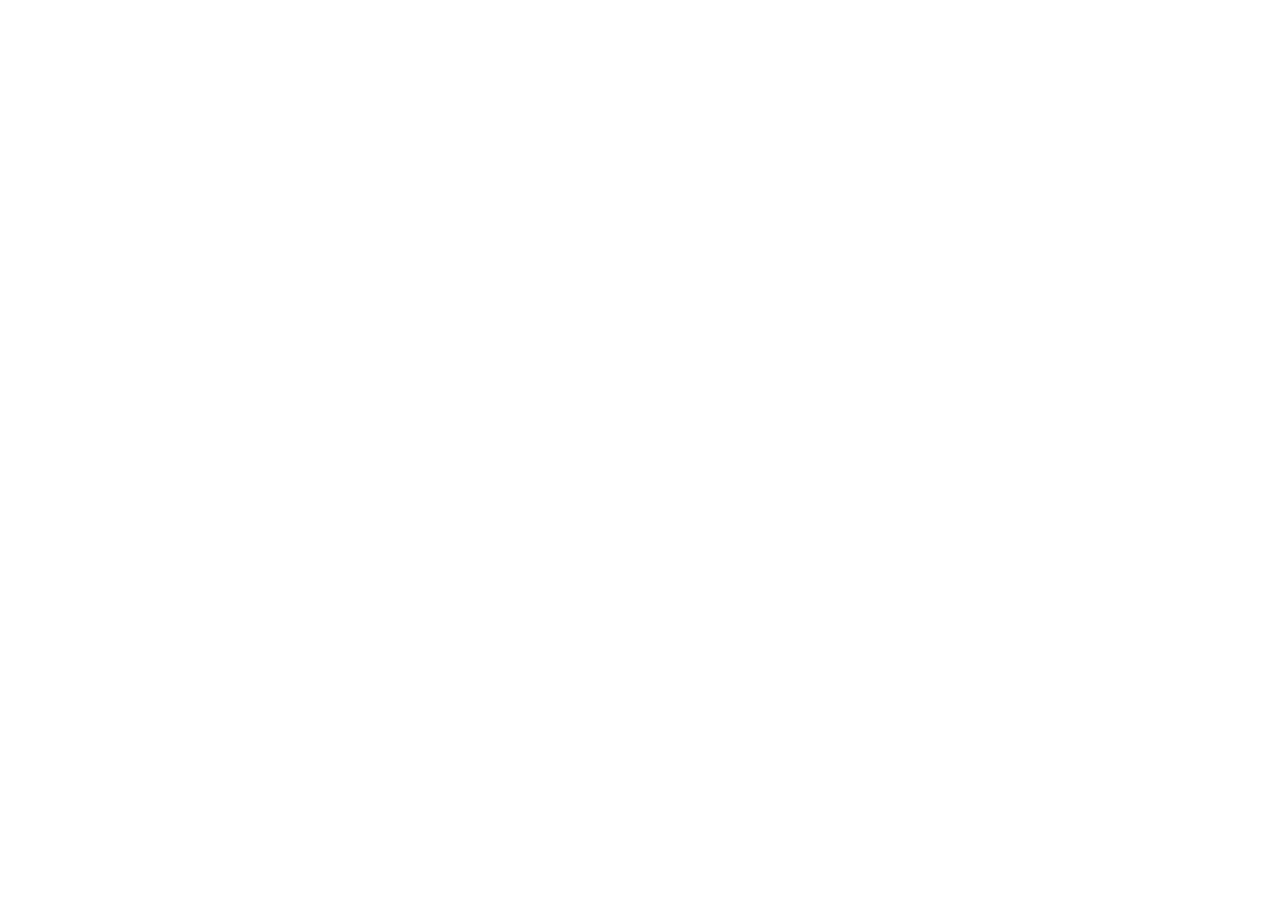
==== frontend/index.html @ 1f9ef104 "feat: frontend completo em React com identidade visual do Centro Paula Souza, mapa de reservas e pai" ====
<!doctype html>
<html lang="pt-BR">
  <head>
    <meta charset="UTF-8" />
    <meta name="viewport" content="width=device-width, initial-scale=1.0" />
    <meta name="description" content="Sistema Oficial de Agendamento de Laboratórios de Informática da Fatec Araçatuba - Centro Paula Souza / Governo do Estado de São Paulo." />
    <title>Agendamento de Laboratórios | Fatec Araçatuba - Centro Paula Souza</title>
    <link rel="preconnect" href="https://fonts.googleapis.com">
    <link rel="preconnect" href="https://fonts.gstatic.com" crossorigin>
    <link href="https://fonts.googleapis.com/css2?family=Inter:wght@300;400;500;600;700;800;900&display=swap" rel="stylesheet">
  </head>
  <body>
    <div id="root"></div>
    <script type="module" src="/src/main.jsx"></script>
  </body>
</html>
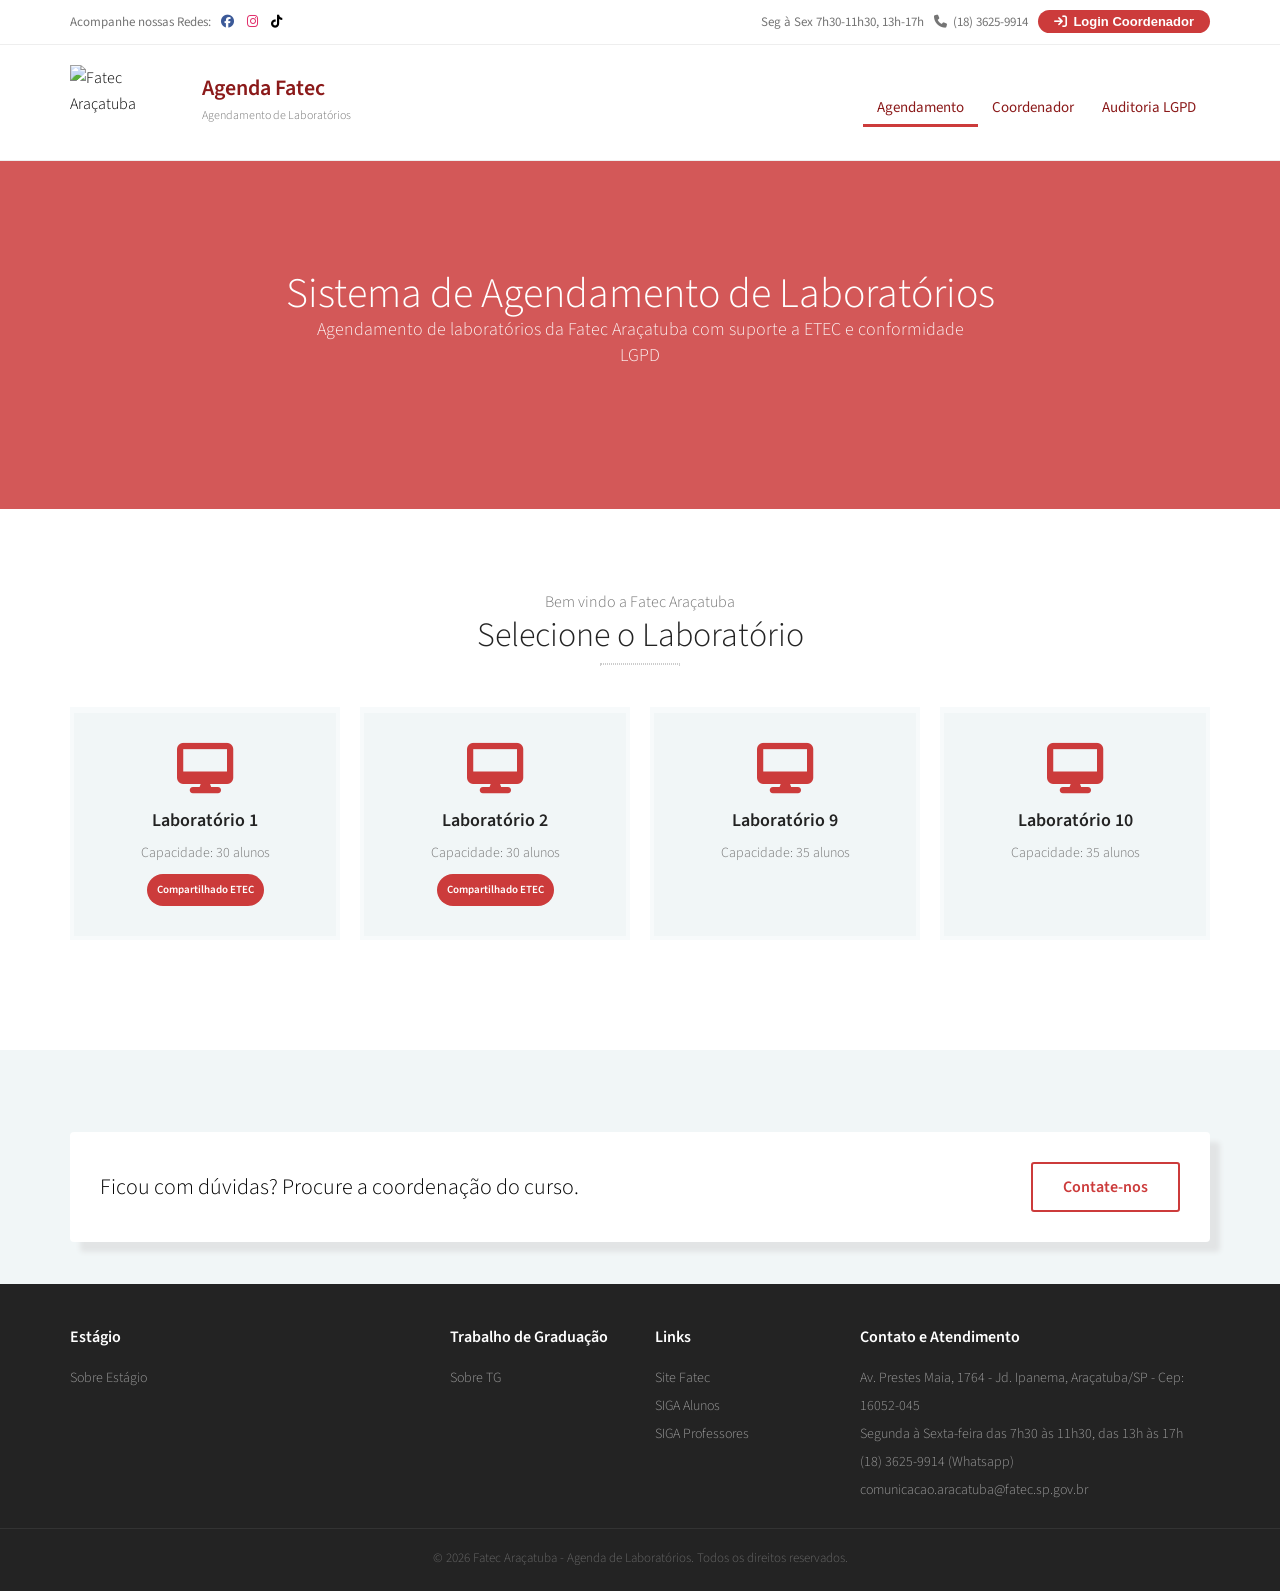
==== commit 8fcc9251: "feat(frontend): adiciona interface web com login do coordenador" ====
--- a/frontend/index.html
+++ b/frontend/index.html
@@ -1,16 +1,1028 @@
-<!doctype html>
+<!DOCTYPE html>
 <html lang="pt-BR">
-  <head>
-    <meta charset="UTF-8" />
-    <meta name="viewport" content="width=device-width, initial-scale=1.0" />
-    <meta name="description" content="Sistema Oficial de Agendamento de Laboratórios de Informática da Fatec Araçatuba - Centro Paula Souza / Governo do Estado de São Paulo." />
-    <title>Agendamento de Laboratórios | Fatec Araçatuba - Centro Paula Souza</title>
-    <link rel="preconnect" href="https://fonts.googleapis.com">
-    <link rel="preconnect" href="https://fonts.gstatic.com" crossorigin>
-    <link href="https://fonts.googleapis.com/css2?family=Inter:wght@300;400;500;600;700;800;900&display=swap" rel="stylesheet">
-  </head>
-  <body>
-    <div id="root"></div>
-    <script type="module" src="/src/main.jsx"></script>
-  </body>
+<head>
+  <meta charset="UTF-8">
+  <meta name="viewport" content="width=device-width, initial-scale=1.0">
+  <title>Agenda Fatec Araçatuba - Agendamento de Laboratórios</title>
+  <link rel="preconnect" href="https://fonts.googleapis.com">
+  <link href="https://fonts.googleapis.com/css?family=Source+Sans+Pro:300,400,400i,600,700" rel="stylesheet">
+  <link rel="stylesheet" href="https://cdnjs.cloudflare.com/ajax/libs/font-awesome/6.5.0/css/all.min.css">
+  <style>
+    * { margin: 0; padding: 0; box-sizing: border-box; }
+    body {
+      font-family: 'Source Sans Pro', sans-serif;
+      font-size: 16px;
+      font-weight: 300;
+      line-height: 26px;
+      color: #000;
+      background: #fff;
+    }
+    a { text-decoration: none !important; transition: all .3s ease-in-out; }
+    h1,h2,h3,h4,h5,h6 { color: #232323; font-family: 'Source Sans Pro', sans-serif; }
+
+    /* TOPBAR - identico ao site */
+    .topbar {
+      border-bottom: 1px solid #eee;
+      background-color: #fff;
+      padding: 9px 15px;
+    }
+    .topbar .container { display: flex; justify-content: space-between; align-items: center; flex-wrap: wrap; max-width: 1170px; margin: 0 auto; }
+    .topbar ul { list-style: none; margin: 0; padding: 0; display: flex; align-items: center; gap: 10px; }
+    .topbar li, .topbar a { color: #757575; font-size: 13px; font-weight: 400; }
+    .topbar .fa-facebook { color: #3b5998; }
+    .topbar .fa-instagram { color: #e1306c; }
+    .topbar .fa-tiktok { color: #000; }
+    .topbar i { margin-right: 3px; }
+    .buttonLogin {
+      background-color: #cc3b3b;
+      color: white;
+      padding: 4px 16px;
+      border: none;
+      border-radius: 20px;
+      font-size: 13px;
+      font-weight: bold;
+      cursor: pointer;
+      transition: background-color 0.3s;
+    }
+    .buttonLogin:hover { background-color: #8a0101; }
+
+    /* HEADER - identico ao site */
+    .site-header {
+      padding: 20px 0;
+      background-color: #fff;
+      border-bottom: 1px solid #eee;
+    }
+    .site-header .container { max-width: 1170px; margin: 0 auto; display: flex; align-items: center; justify-content: space-between; }
+    .logo-area { display: flex; align-items: center; gap: 12px; }
+    .logo-area img { height: 75px; width: 120px; }
+    .logo-text h1 { font-size: 22px; color: #8b1a1a; margin: 0; line-height: 1.1; font-weight: 600; }
+    .logo-text small { font-size: 12px; color: #757575; }
+    nav.main-nav { display: flex; gap: 0; }
+    nav.main-nav a {
+      color: #8b1a1a !important;
+      font-size: 15px;
+      font-weight: 400;
+      padding: 17px 14px 3px;
+      border-bottom: 3px solid transparent;
+      display: inline-block;
+      position: relative;
+    }
+    nav.main-nav a:hover, nav.main-nav a.active {
+      border-bottom-color: #cc3b3b;
+    }
+
+    /* HERO / SPOTLIGHT - estilo Fatec */
+    .hero {
+      background: url('https://fatecaracatuba.edu.br/novo/resources/img/fatec2.jpg') center/cover no-repeat;
+      position: relative;
+      padding: 120px 0;
+      text-align: center;
+    }
+    .hero::before {
+      content: '';
+      position: absolute;
+      inset: 0;
+      background: rgba(204,59,59,.85);
+    }
+    .hero .container { position: relative; z-index: 1; max-width: 1170px; margin: 0 auto; }
+    .hero h2 { color: #fff; font-size: 42px; font-weight: 300; margin-bottom: 10px; }
+    .hero p { color: rgba(255,255,255,.9); font-size: 18px; max-width: 650px; margin: 0 auto 20px; }
+
+    /* SECTIONS */
+    .section { padding: 80px 0; background: #fff; }
+    .section.lb { background: #f1f6f7; }
+    .section-title { text-align: center; margin-bottom: 42px; }
+    .section-title small { font-size: 16px; color: #767676; display: block; margin-bottom: 4px; }
+    .section-title h3 { font-size: 34px; font-weight: 300; margin: 0 0 10px; line-height: 1; }
+    .section-title hr { width: 80px; margin: 10px auto 20px; border: 1px dotted #ccc; }
+
+    /* CONTAINER */
+    .container { max-width: 1170px; margin: 0 auto; padding: 0 15px; }
+
+    /* LAB GRID */
+    .lab-grid { display: grid; grid-template-columns: repeat(4, 1fr); gap: 20px; margin-bottom: 30px; }
+    .lab-card {
+      background: #f1f6f7;
+      border: 4px solid #f7fafb;
+      border-top: 6px solid #f7fafb;
+      padding: 30px 20px;
+      text-align: center;
+      cursor: pointer;
+      transition: all .3s ease-in-out;
+      position: relative;
+      overflow: hidden;
+    }
+    .lab-card:hover {
+      border-color: #f7fafb;
+      border-top-color: #cc3b3b;
+      box-shadow: 0 10px 5px 0px rgba(226,228,229,.5);
+    }
+    .lab-card.selected {
+      border-color: #cc3b3b;
+      border-top-color: #cc3b3b;
+      background: #fff;
+      box-shadow: 0 10px 5px 0px rgba(226,228,229,.5);
+    }
+    .lab-card .lab-icon { font-size: 50px; color: #cc3b3b; margin-bottom: 15px; }
+    .lab-card h4 { color: #232323; margin: 0 0 6px; font-size: 18px; font-weight: 600; }
+    .lab-card p { color: #757575; font-size: 14px; margin: 0; }
+    .badge-etec {
+      background: #cc3b3b;
+      color: #fff;
+      font-size: 11px;
+      padding: 3px 10px;
+      border-radius: 20px;
+      margin-top: 8px;
+      display: inline-block;
+      font-weight: 600;
+    }
+
+    /* DATE BAR */
+    .date-bar {
+      display: flex;
+      align-items: center;
+      gap: 14px;
+      flex-wrap: wrap;
+      margin-bottom: 24px;
+      background: #f1f6f7;
+      padding: 16px 24px;
+      border-radius: 4px;
+    }
+    .date-bar label { font-weight: 600; color: #232323; font-size: 15px; }
+    .date-bar input[type="date"] {
+      border: 1px solid #e4e5e6;
+      border-radius: 4px;
+      padding: 8px 14px;
+      font-size: 14px;
+      font-family: inherit;
+      background: #fff;
+    }
+    .date-bar input[type="date"]:focus { outline: none; border-color: #8b1a1a; }
+
+    /* SCHEDULE TABLE */
+    .schedule-table { width: 100%; border-collapse: collapse; font-size: 14px; }
+    .schedule-table th {
+      background: #8b1a1a;
+      color: #fff;
+      padding: 12px 14px;
+      text-align: left;
+      font-weight: 600;
+      font-size: 14px;
+    }
+    .schedule-table td {
+      padding: 12px 14px;
+      border-bottom: 1px solid #f1f1f1;
+      vertical-align: middle;
+    }
+    .schedule-table tr:hover td { background: #f9f9f9; }
+    .status-badge {
+      padding: 4px 12px;
+      border-radius: 3px;
+      font-size: 12px;
+      font-weight: 600;
+      display: inline-block;
+    }
+    .status-livre { background: #fff3e0; color: #e65100; }
+    .status-ocupado { background: #fce4ec; color: #c62828; }
+    .status-conflito { background: #fce4ec; color: #b71c1c; }
+    .status-confirmada { background: #fbe9e7; color: #d84315; }
+    .btn-reservar {
+      background: #cc3b3b;
+      color: #fff;
+      border: none;
+      padding: 7px 16px;
+      border-radius: 3px;
+      cursor: pointer;
+      font-size: 13px;
+      font-weight: 600;
+      transition: background .2s;
+    }
+    .btn-reservar:hover { background: #a02e2e; }
+
+    /* CARD */
+    .card {
+      background: #fff;
+      border-radius: 4px;
+      box-shadow: 10px 10px 5px 0px rgba(226,228,229,1);
+      overflow: hidden;
+    }
+    .card-header {
+      background: #cc3b3b;
+      color: #fff;
+      padding: 16px 24px;
+      font-weight: 600;
+      font-size: 17px;
+      display: flex;
+      align-items: center;
+      gap: 10px;
+    }
+    .card-body { padding: 24px; }
+
+    /* MODAL */
+    .modal-overlay { display: none; position: fixed; inset: 0; background: rgba(0,0,0,.5); z-index: 1000; align-items: center; justify-content: center; }
+    .modal-overlay.active { display: flex; }
+    .modal {
+      background: #fff;
+      border-radius: 4px;
+      width: 90%;
+      max-width: 520px;
+      max-height: 90vh;
+      overflow-y: auto;
+      box-shadow: 0 10px 40px rgba(0,0,0,.25);
+    }
+    .modal-header {
+      background: #cc3b3b;
+      color: #fff;
+      padding: 18px 24px;
+      display: flex;
+      justify-content: space-between;
+      align-items: center;
+    }
+    .modal-header h3 { font-size: 18px; margin: 0; font-weight: 600; }
+    .modal-close { background: none; border: none; color: #fff; font-size: 24px; cursor: pointer; }
+    .modal-body { padding: 24px; }
+    .modal-body label { display: block; font-weight: 600; margin-bottom: 4px; color: #232323; font-size: 14px; }
+    .modal-body input, .modal-body select, .modal-body textarea {
+      width: 100%;
+      border: 1px solid #e4e5e6;
+      border-radius: 4px;
+      padding: 10px 14px;
+      font-size: 14px;
+      font-family: inherit;
+      margin-bottom: 16px;
+      background: #f1f6f7;
+    }
+    .modal-body input:focus, .modal-body select:focus, .modal-body textarea:focus { outline: none; border-color: #8b1a1a; background: #fff; }
+    .modal-footer { padding: 0 24px 24px; display: flex; gap: 10px; justify-content: flex-end; }
+    .btn-primary {
+      background: #cc3b3b;
+      color: #fff;
+      border: none;
+      padding: 10px 28px;
+      border-radius: 3px;
+      font-weight: 600;
+      cursor: pointer;
+      font-size: 14px;
+      transition: background .2s;
+    }
+    .btn-primary:hover { background: #a02e2e; }
+    .btn-secondary {
+      background: #e4e5e6;
+      color: #232323;
+      border: none;
+      padding: 10px 28px;
+      border-radius: 3px;
+      font-weight: 600;
+      cursor: pointer;
+      font-size: 14px;
+    }
+    .btn-secondary:hover { background: #d0d0d0; }
+
+    /* TABS */
+    .tabs { display: flex; gap: 0; border-bottom: 2px solid #e4e5e6; }
+    .tab-btn {
+      padding: 14px 28px;
+      border: none;
+      background: #f1f6f7;
+      color: #757575;
+      font-weight: 600;
+      cursor: pointer;
+      font-size: 15px;
+      transition: all .2s;
+      border-bottom: 3px solid transparent;
+      margin-bottom: -2px;
+    }
+    .tab-btn.active { background: #fff; color: #8b1a1a; border-bottom-color: #cc3b3b; }
+    .tab-content { display: none; background: #fff; padding: 24px; border-radius: 0 0 4px 4px; }
+    .tab-content.active { display: block; }
+
+    /* AUDIT TABLE */
+    .audit-table { width: 100%; border-collapse: collapse; font-size: 13px; }
+    .audit-table th { background: #8b1a1a; color: #fff; padding: 10px 14px; text-align: left; font-weight: 600; }
+    .audit-table td { padding: 10px 14px; border-bottom: 1px solid #f1f1f1; }
+    .audit-table tr:hover td { background: #f9f9f9; }
+
+    /* CONFLICT CARD */
+    .conflict-card {
+      border: 2px solid #c62828;
+      border-radius: 4px;
+      padding: 20px;
+      margin-bottom: 16px;
+      background: #fce4ec;
+    }
+    .conflict-card h4 { color: #b71c1c; margin: 0 0 10px; font-size: 17px; font-weight: 600; }
+    .conflict-card p { margin: 4px 0; font-size: 14px; color: #555; }
+    .conflict-actions { display: flex; gap: 8px; margin-top: 14px; }
+    .btn-approve { background: #2e7d32; color: #fff; border: none; padding: 7px 18px; border-radius: 3px; cursor: pointer; font-weight: 600; font-size: 13px; }
+    .btn-reject { background: #c62828; color: #fff; border: none; padding: 7px 18px; border-radius: 3px; cursor: pointer; font-weight: 600; font-size: 13px; }
+
+    /* FOOTER - identico ao site */
+    .footer {
+      background: #232323;
+      color: #ccc;
+      padding: 40px 0 20px;
+    }
+    .footer .container { max-width: 1170px; margin: 0 auto; display: grid; grid-template-columns: 2fr 1fr 1fr 2fr; gap: 30px; }
+    .footer h4 { color: #fff; font-size: 16px; margin-bottom: 14px; font-weight: 600; }
+    .footer p, .footer li { font-size: 14px; line-height: 2; color: #999; }
+    .footer ul { list-style: none; padding: 0; }
+    .footer a { color: #999; text-decoration: none; }
+    .footer a:hover { color: #fff; }
+    .footer-bottom {
+      text-align: center;
+      border-top: 1px solid #333;
+      margin-top: 24px;
+      padding-top: 16px;
+      font-size: 13px;
+      color: #666;
+    }
+
+    /* TOAST */
+    .toast {
+      position: fixed;
+      bottom: 24px;
+      right: 24px;
+      background: #cc3b3b;
+      color: #fff;
+      padding: 14px 28px;
+      border-radius: 4px;
+      font-weight: 600;
+      box-shadow: 0 4px 16px rgba(0,0,0,.2);
+      z-index: 2000;
+      display: none;
+    }
+    .toast.error { background: #c62828; }
+    .toast.show { display: block; animation: slideUp .3s ease; }
+    @keyframes slideUp { from { transform: translateY(20px); opacity: 0; } to { transform: translateY(0); opacity: 1; } }
+
+    /* CALLOUT */
+    .callout {
+      padding: 30px;
+      background-color: #fff;
+      box-shadow: 10px 10px 5px 0px rgba(226,228,229,1);
+      border-radius: 4px;
+      margin-top: 40px;
+    }
+    .callout p { font-size: 22px; margin: 0; }
+    .btn-transparent {
+      display: inline-block;
+      border: 2px solid #cc3b3b;
+      color: #cc3b3b;
+      padding: 10px 30px;
+      border-radius: 3px;
+      font-weight: 600;
+      transition: all .3s;
+    }
+    .btn-transparent:hover { background: #cc3b3b; color: #fff; }
+
+    /* RESPONSIVE */
+    @media (max-width: 992px) {
+      .lab-grid { grid-template-columns: repeat(2, 1fr); }
+      .footer .container { grid-template-columns: 1fr 1fr; }
+      nav.main-nav { display: none; }
+    }
+    @media (max-width: 576px) {
+      .lab-grid { grid-template-columns: 1fr; }
+      .hero h2 { font-size: 28px; }
+      .schedule-table { font-size: 12px; }
+      .footer .container { grid-template-columns: 1fr; }
+    }
+
+    /* LOGIN MODAL */
+    .login-icon { text-align: center; margin-bottom: 20px; }
+    .login-icon i { font-size: 60px; color: #cc3b3b; }
+    .login-error { background: #fce4ec; color: #c62828; padding: 10px 14px; border-radius: 4px; font-size: 13px; margin-bottom: 14px; display: none; border-left: 4px solid #c62828; }
+    .login-error.show { display: block; }
+    .login-hint { text-align: center; margin-top: 14px; font-size: 12px; color: #999; }
+
+    /* USER BADGE */
+    .user-badge {
+      display: flex;
+      align-items: center;
+      gap: 8px;
+      background: #fce4ec;
+      padding: 4px 14px 4px 10px;
+      border-radius: 20px;
+      font-size: 13px;
+      font-weight: 600;
+      color: #8b1a1a;
+    }
+    .user-badge i { font-size: 14px; }
+    .user-badge .btn-logout {
+      background: none;
+      border: none;
+      color: #c62828;
+      font-size: 12px;
+      cursor: pointer;
+      padding: 0 0 0 8px;
+      border-left: 1px solid #e4e5e6;
+      margin-left: 4px;
+    }
+    .user-badge .btn-logout:hover { color: #8a0101; }
+  </style>
+</head>
+<body>
+
+<!-- TOPBAR -->
+<div class="topbar">
+  <div class="container">
+    <ul>
+      <li>Acompanhe nossas Redes:</li>
+      <li><a href="https://www.facebook.com/fatecaracatuba/" target="_blank"><i class="fab fa-facebook"></i></a></li>
+      <li><a href="https://www.instagram.com/fatec177/" target="_blank"><i class="fab fa-instagram"></i></a></li>
+      <li><a href="https://www.tiktok.com/@fatec177" target="_blank"><i class="fab fa-tiktok"></i></a></li>
+    </ul>
+    <ul>
+      <li><i class="fa fa-clock-o"></i> Seg à Sex 7h30-11h30, 13h-17h</li>
+      <li><i class="fa fa-phone"></i> (18) 3625-9914</li>
+      <li id="loginArea"><button class="buttonLogin" onclick="abrirLogin()"><i class="fa fa-sign-in"></i> Login Coordenador</button></li>
+    </ul>
+  </div>
+</div>
+
+<!-- HEADER -->
+<header class="site-header">
+  <div class="container">
+    <div class="logo-area">
+      <img src="https://fatecaracatuba.edu.br/novo/resources/img/logo-fatec.png" alt="Fatec Araçatuba">
+      <div class="logo-text">
+        <h1>Agenda Fatec</h1>
+        <small>Agendamento de Laboratórios</small>
+      </div>
+    </div>
+    <nav class="main-nav">
+      <a href="#" class="active" onclick="showSection('agendamento')">Agendamento</a>
+      <a href="#" onclick="showSection('coordenador')">Coordenador</a>
+      <a href="#" onclick="showSection('auditoria')">Auditoria LGPD</a>
+    </nav>
+  </div>
+</header>
+
+<!-- HERO -->
+<section class="hero">
+  <div class="container">
+    <h2>Sistema de Agendamento de Laboratórios</h2>
+    <p>Agendamento de laboratórios da Fatec Araçatuba com suporte a ETEC e conformidade LGPD</p>
+  </div>
+</section>
+
+<!-- AGENDAMENTO -->
+<section class="section" id="sec-agendamento">
+  <div class="container">
+    <div class="section-title">
+      <small>Bem vindo a Fatec Araçatuba</small>
+      <h3>Selecione o Laboratório</h3>
+      <hr>
+    </div>
+    <div class="lab-grid" id="labGrid"></div>
+
+    <div class="date-bar" id="dateBar" style="display:none;">
+      <label><i class="fa fa-calendar"></i> Data:</label>
+      <input type="date" id="inputDate" onchange="carregarGrade()">
+      <span id="dateInfo" style="color:#757575; font-size:14px;"></span>
+    </div>
+
+    <div id="gradeContainer" style="display:none;">
+      <div class="card">
+        <div class="card-header"><i class="fa fa-table"></i> Grade de Horários - <span id="labNomeGrade"></span></div>
+        <div class="card-body" style="overflow-x:auto;">
+          <table class="schedule-table" id="scheduleTable">
+            <thead>
+              <tr>
+                <th>Horário</th>
+                <th>Turno</th>
+                <th>Status</th>
+                <th>Ocupação</th>
+                <th>Ação</th>
+              </tr>
+            </thead>
+            <tbody id="scheduleBody"></tbody>
+          </table>
+        </div>
+      </div>
+    </div>
+  </div>
+</section>
+
+<!-- PAINEL COORDENADOR -->
+<section class="section lb" id="sec-coordenador" style="display:none;">
+  <div class="container">
+    <div class="section-title">
+      <small>Gestão de Reservas</small>
+      <h3>Painel do Coordenador</h3>
+      <hr>
+    </div>
+    <div class="tabs">
+      <button class="tab-btn active" onclick="showTab(this, 'tab-conflitos')">Conflitos Pendentes</button>
+      <button class="tab-btn" onclick="showTab(this, 'tab-reservas')">Todas as Reservas</button>
+    </div>
+    <div class="tab-content active" id="tab-conflitos">
+      <div id="conflitosList"></div>
+    </div>
+    <div class="tab-content" id="tab-reservas">
+      <table class="audit-table">
+        <thead>
+          <tr><th>Laboratório</th><th>Professor</th><th>Disciplina</th><th>Data/Horário</th><th>Status</th></tr>
+        </thead>
+        <tbody id="reservasTable"></tbody>
+      </table>
+    </div>
+  </div>
+</section>
+
+<!-- AUDITORIA LGPD -->
+<section class="section" id="sec-auditoria" style="display:none;">
+  <div class="container">
+    <div class="section-title">
+      <small>Conformidade</small>
+      <h3>Trilha de Auditoria LGPD</h3>
+      <hr>
+    </div>
+    <div class="card">
+      <div class="card-body" style="overflow-x:auto;">
+        <table class="audit-table">
+          <thead>
+            <tr><th>Data/Hora</th><th>Usuário</th><th>Ação</th><th>Entidade</th><th>Detalhes</th><th>IP</th></tr>
+          </thead>
+          <tbody id="auditTable"></tbody>
+        </table>
+      </div>
+    </div>
+  </div>
+</section>
+
+<!-- CALLOUT -->
+<section class="section lb" style="padding: 42px 0 !important;">
+  <div class="container">
+    <div class="callout" style="display:flex; align-items:center; justify-content:space-between; flex-wrap:wrap; gap:20px;">
+      <p style="flex:1;">Ficou com dúvidas? Procure a coordenação do curso.</p>
+      <a href="https://fatecaracatuba.edu.br/novo/contato" class="btn-transparent" target="_blank">Contate-nos</a>
+    </div>
+  </div>
+</section>
+
+<!-- MODAL RESERVA -->
+<div class="modal-overlay" id="modalReserva">
+  <div class="modal">
+    <div class="modal-header">
+      <h3><i class="fa fa-plus-circle"></i> Nova Reserva</h3>
+      <button class="modal-close" onclick="fecharModal('modalReserva')">&times;</button>
+    </div>
+    <div class="modal-body">
+      <input type="hidden" id="reservaSlotId">
+      <input type="hidden" id="reservaData">
+      <p id="reservaInfo" style="background:#fce4ec; padding:12px; border-radius:4px; font-size:14px; margin-bottom:16px; border-left:4px solid #cc3b3b;"></p>
+      <label>Finalidade / Disciplina *</label>
+      <input type="text" id="reservaFinalidade" placeholder="Ex: Estruturas de Dados">
+      <label>Nome do Professor *</label>
+      <input type="text" id="reservaProfessor" placeholder="Ex: Prof. Carlos Eduardo">
+      <label>E-mail Institucional *</label>
+      <input type="email" id="reservaEmail" placeholder="Ex: carlos.eduardo@fatec.sp.gov.br">
+      <label>Observação</label>
+      <textarea id="reservaObs" rows="2" placeholder="Ex: Necessita projetor"></textarea>
+      <label style="display:flex; align-items:center; gap:8px; cursor:pointer;">
+        <input type="checkbox" id="reservaRecorrente" style="width:auto; margin:0;"> Agendamento Recorrente (semanal)
+      </label>
+      <div id="recorrenciaOpts" style="display:none; margin-top:8px;">
+        <label>Quantas semanas? (máx. 4)</label>
+        <input type="number" id="reservaSemanas" min="1" max="4" value="2">
+      </div>
+    </div>
+    <div class="modal-footer">
+      <button class="btn-secondary" onclick="fecharModal('modalReserva')">Cancelar</button>
+      <button class="btn-primary" onclick="confirmarReserva()"><i class="fa fa-check"></i> Confirmar</button>
+    </div>
+  </div>
+</div>
+
+<!-- MODAL CONFLITO -->
+<div class="modal-overlay" id="modalConflito">
+  <div class="modal">
+    <div class="modal-header" style="background:#c62828;">
+      <h3><i class="fa fa-exclamation-triangle"></i> Resolver Conflito</h3>
+      <button class="modal-close" onclick="fecharModal('modalConflito')">&times;</button>
+    </div>
+    <div class="modal-body">
+      <input type="hidden" id="conflitoReservaId">
+      <p id="conflitoInfo" style="background:#fce4ec; padding:12px; border-radius:4px; font-size:14px; margin-bottom:16px; border-left:4px solid #c62828;"></p>
+      <label>Decisão *</label>
+      <select id="conflitoDecisao">
+        <option value="">Selecione...</option>
+        <option value="1">Confirmar Reserva</option>
+        <option value="3">Cancelar Reserva</option>
+      </select>
+      <label>Justificativa *</label>
+      <textarea id="conflitoJustificativa" rows="3" placeholder="Descreva o motivo da decisão..."></textarea>
+    </div>
+    <div class="modal-footer">
+      <button class="btn-secondary" onclick="fecharModal('modalConflito')">Fechar</button>
+      <button class="btn-primary" style="background:#c62828;" onclick="resolverConflito()"><i class="fa fa-gavel"></i> Aplicar</button>
+    </div>
+  </div>
+</div>
+
+<!-- MODAL LOGIN COORDENADOR -->
+<div class="modal-overlay" id="modalLogin">
+  <div class="modal" style="max-width:400px;">
+    <div class="modal-header">
+      <h3><i class="fa fa-lock"></i> Acesso Coordenador</h3>
+      <button class="modal-close" onclick="fecharModal('modalLogin')">&times;</button>
+    </div>
+    <div class="modal-body">
+      <div class="login-icon"><i class="fa fa-user-shield"></i></div>
+      <div class="login-error" id="loginError">E-mail ou senha inválidos.</div>
+      <label>E-mail Institucional *</label>
+      <input type="email" id="loginEmail" placeholder="Ex: coordenador@fatec.sp.gov.br">
+      <label>Senha *</label>
+      <input type="password" id="loginSenha" placeholder="Digite sua senha">
+      <button class="btn-primary" style="width:100%; margin-top:8px;" onclick="fazerLogin()"><i class="fa fa-sign-in"></i> Entrar</button>
+      <p class="login-hint">Para teste: <strong>coordenador@fatec.sp.gov.br</strong> / <strong>123456</strong></p>
+    </div>
+  </div>
+</div>
+
+<!-- TOAST -->
+<div class="toast" id="toast"></div>
+
+<!-- FOOTER -->
+<footer class="footer">
+  <div class="container">
+    <div>
+      <h4>Estágio</h4>
+      <ul>
+        <li><a href="https://fatecaracatuba.edu.br/novo/estagio" target="_blank">Sobre Estágio</a></li>
+      </ul>
+    </div>
+    <div>
+      <h4>Trabalho de Graduação</h4>
+      <ul>
+        <li><a href="https://fatecaracatuba.edu.br/novo/trabalho-de-graduacao" target="_blank">Sobre TG</a></li>
+      </ul>
+    </div>
+    <div>
+      <h4>Links</h4>
+      <ul>
+        <li><a href="https://fatecaracatuba.edu.br/novo" target="_blank">Site Fatec</a></li>
+        <li><a href="https://siga.cps.sp.gov.br/sigaaluno/applogin.aspx" target="_blank">SIGA Alunos</a></li>
+        <li><a href="https://siga.cps.sp.gov.br/fatec/login.aspx" target="_blank">SIGA Professores</a></li>
+      </ul>
+    </div>
+    <div>
+      <h4>Contato e Atendimento</h4>
+      <p><i class="glyphicon glyphicon-pushpin"></i> Av. Prestes Maia, 1764 - Jd. Ipanema, Araçatuba/SP - Cep: 16052-045</p>
+      <p><i class="glyphicon glyphicon-time"></i> Segunda à Sexta-feira das 7h30 às 11h30, das 13h às 17h</p>
+      <p><i class="glyphicon glyphicon-phone"></i> (18) 3625-9914 (Whatsapp)</p>
+      <p><i class="glyphicon glyphicon-envelope"></i> comunicacao.aracatuba@fatec.sp.gov.br</p>
+    </div>
+  </div>
+  <div class="footer-bottom">
+    &copy; 2026 Fatec Araçatuba - Agenda de Laboratórios. Todos os direitos reservados.
+  </div>
+</footer>
+
+<script>
+const API = 'http://localhost:5000/api';
+
+const laboratorios = [
+  { id: 1, nome: 'Laboratório 1', compartilhadoEtec: true, capacidade: 30, ativo: true },
+  { id: 2, nome: 'Laboratório 2', compartilhadoEtec: true, capacidade: 30, ativo: true },
+  { id: 9, nome: 'Laboratório 9', compartilhadoEtec: false, capacidade: 35, ativo: true },
+  { id: 10, nome: 'Laboratório 10', compartilhadoEtec: false, capacidade: 35, ativo: true },
+];
+
+const slotsPadrao = [
+  { id: 1, turno: 'Manhã', horaInicio: '07:30', horaFim: '08:20', descricao: 'Manhã - Bloco 1' },
+  { id: 2, turno: 'Manhã', horaInicio: '08:20', horaFim: '09:10', descricao: 'Manhã - Bloco 2' },
+  { id: 3, turno: 'Manhã', horaInicio: '09:20', horaFim: '10:10', descricao: 'Manhã - Bloco 3' },
+  { id: 4, turno: 'Manhã', horaInicio: '10:10', horaFim: '11:00', descricao: 'Manhã - Bloco 4' },
+  { id: 5, turno: 'Manhã', horaInicio: '11:10', horaFim: '12:00', descricao: 'Manhã - Bloco 5' },
+  { id: 6, turno: 'Manhã', horaInicio: '12:00', horaFim: '12:50', descricao: 'Manhã - Bloco 6' },
+  { id: 7, turno: 'Noite', horaInicio: '18:40', horaFim: '19:30', descricao: 'Noite - Bloco 1' },
+  { id: 8, turno: 'Noite', horaInicio: '19:30', horaFim: '20:20', descricao: 'Noite - Bloco 2' },
+  { id: 9, turno: 'Noite', horaInicio: '20:20', horaFim: '21:10', descricao: 'Noite - Bloco 3' },
+  { id: 10, turno: 'Noite', horaInicio: '21:20', horaFim: '22:10', descricao: 'Noite - Bloco 4' },
+  { id: 11, turno: 'Noite', horaInicio: '22:10', horaFim: '23:00', descricao: 'Noite - Bloco 5' },
+];
+
+const slotsEtec = [
+  { id: 101, turno: 'Tarde', horaInicio: '13:15', horaFim: '14:05', descricao: 'ETEC - Bloco 1' },
+  { id: 102, turno: 'Tarde', horaInicio: '14:05', horaFim: '14:55', descricao: 'ETEC - Bloco 2' },
+  { id: 103, turno: 'Tarde', horaInicio: '15:10', horaFim: '16:00', descricao: 'ETEC - Bloco 3' },
+];
+
+let reservas = [
+  { id: '1', laboratorioId: 1, usuarioNome: 'Prof. Carlos Eduardo', finalidade: 'Estruturas de Dados', dataInicio: hojeStr() + 'T07:30:00', dataFim: hojeStr() + 'T08:20:00', status: 1 },
+  { id: '2', laboratorioId: 2, usuarioNome: 'Profa. Juliana Santos', finalidade: 'Banco de Dados SQL', dataInicio: hojeStr() + 'T19:30:00', dataFim: hojeStr() + 'T21:10:00', status: 1 },
+  { id: '3', laboratorioId: 9, usuarioNome: 'Prof. Carlos Eduardo', finalidade: 'Inteligência Artificial', dataInicio: hojeStr() + 'T20:20:00', dataFim: hojeStr() + 'T22:10:00', status: 2 },
+];
+
+let auditorias = [
+  { id: 1, usuarioEmail: 'carlos.eduardo@fatec.sp.gov.br', acao: 'CRIACAO_RESERVA', entidadeAfetada: 'Reserva', registroId: '1', detalhes: 'Reserva criada para Lab 1 (Estruturas de Dados).', ipOrigem: '189.19.45.12', dataHoraUtc: new Date(Date.now() - 3600000).toISOString() },
+  { id: 2, usuarioEmail: 'marcelo.oliveira@fatec.sp.gov.br', acao: 'RESOLUCAO_CONFLITO', entidadeAfetada: 'Reserva', registroId: '3', detalhes: 'Conflito identificado para deliberação institucional.', ipOrigem: '189.19.45.2', dataHoraUtc: new Date().toISOString() },
+];
+
+let labSelecionado = null;
+let coordenadorLogado = false;
+let coordenadorEmail = '';
+const SESSAO_DURACAO = 24 * 60 * 60 * 1000; // 1 dia
+
+// Usuários mock (simula o SIGA)
+const usuariosCoord = [
+  { email: 'coordenador@fatec.sp.gov.br', senha: '123456', nome: 'Prof. Marcelo Oliveira', perfil: 'Coordenador' },
+  { email: 'admin@fatec.sp.gov.br', senha: 'admin', nome: 'Admin Sistema', perfil: 'Administrador' },
+];
+
+function hojeStr() { return new Date().toISOString().split('T')[0]; }
+
+// Verifica se a sessão ainda é válida
+function verificarSessao() {
+  const loginTime = localStorage.getItem('fatec_login_time');
+  if (!loginTime) return false;
+  if (Date.now() - parseInt(loginTime) > SESSAO_DURACAO) {
+    localStorage.removeItem('fatec_login_time');
+    localStorage.removeItem('fatec_user');
+    return false;
+  }
+  return true;
+}
+
+// Restaura sessão salva se ainda válida
+function restaurarSessao() {
+  if (verificarSessao()) {
+    const user = JSON.parse(localStorage.getItem('fatec_user'));
+    if (user) {
+      coordenadorLogado = true;
+      coordenadorEmail = user.email;
+    }
+  }
+}
+
+// === LOGIN ===
+function abrirLogin() {
+  document.getElementById('loginEmail').value = localStorage.getItem('fatec_email') || '';
+  document.getElementById('loginSenha').value = '';
+  document.getElementById('loginError').classList.remove('show');
+  document.getElementById('modalLogin').classList.add('active');
+  setTimeout(() => {
+    const emailSalvo = localStorage.getItem('fatec_email');
+    if (emailSalvo) document.getElementById('loginSenha').focus();
+    else document.getElementById('loginEmail').focus();
+  }, 100);
+}
+
+function fazerLogin() {
+  const email = document.getElementById('loginEmail').value.trim().toLowerCase();
+  const senha = document.getElementById('loginSenha').value;
+  const user = usuariosCoord.find(u => u.email === email && u.senha === senha);
+
+  if (!user) {
+    document.getElementById('loginError').classList.add('show');
+    return;
+  }
+
+  localStorage.setItem('fatec_email', email);
+  localStorage.setItem('fatec_user', JSON.stringify(user));
+  localStorage.setItem('fatec_login_time', String(Date.now()));
+
+  coordenadorLogado = true;
+  coordenadorEmail = user.email;
+  fecharModal('modalLogin');
+  renderUserBadge();
+  showToast(`Bem-vindo, ${user.nome}!`);
+  showSection('coordenador');
+  document.querySelectorAll('nav.main-nav a').forEach(a => a.classList.remove('active'));
+  document.querySelectorAll('nav.main-nav a')[1].classList.add('active');
+}
+
+function logout() {
+  coordenadorLogado = false;
+  coordenadorEmail = '';
+  localStorage.removeItem('fatec_user');
+  localStorage.removeItem('fatec_login_time');
+  renderUserBadge();
+  showSection('agendamento');
+  document.querySelectorAll('nav.main-nav a').forEach(a => a.classList.remove('active'));
+  document.querySelectorAll('nav.main-nav a')[0].classList.add('active');
+  showToast('Logout realizado com sucesso.');
+}
+
+function renderUserBadge() {
+  const area = document.getElementById('loginArea');
+  if (coordenadorLogado) {
+    const user = usuariosCoord.find(u => u.email === coordenadorEmail);
+    area.innerHTML = `<span class="user-badge"><i class="fa fa-user-shield"></i> ${user?.nome || coordenadorEmail} <button class="btn-logout" onclick="logout()" title="Sair"><i class="fa fa-sign-out"></i></button></span>`;
+  } else {
+    const emailSalvo = localStorage.getItem('fatec_email');
+    const label = emailSalvo ? 'Entrar' : 'Login Coordenador';
+    area.innerHTML = `<button class="buttonLogin" onclick="abrirLogin()"><i class="fa fa-sign-in"></i> ${label}</button>`;
+  }
+}
+
+// Enter no login
+document.getElementById('loginSenha').addEventListener('keydown', function(e) { if (e.key === 'Enter') fazerLogin(); });
+
+function renderLabs() {
+  document.getElementById('labGrid').innerHTML = laboratorios.map(l => `
+    <div class="lab-card ${labSelecionado === l.id ? 'selected' : ''}" onclick="selecionarLab(${l.id})">
+      <div class="lab-icon"><i class="fa fa-desktop"></i></div>
+      <h4>${l.nome}</h4>
+      <p>Capacidade: ${l.capacidade} alunos</p>
+      ${l.compartilhadoEtec ? '<span class="badge-etec">Compartilhado ETEC</span>' : ''}
+    </div>
+  `).join('');
+}
+
+function selecionarLab(id) {
+  labSelecionado = id;
+  renderLabs();
+  document.getElementById('dateBar').style.display = 'flex';
+  document.getElementById('gradeContainer').style.display = 'none';
+  document.getElementById('inputDate').value = hojeStr();
+  carregarGrade();
+}
+
+function carregarGrade() {
+  if (!labSelecionado) return;
+  const data = document.getElementById('inputDate').value;
+  if (!data) return;
+  const lab = laboratorios.find(l => l.id === labSelecionado);
+  let slots = [...slotsPadrao];
+  if (lab.compartilhadoEtec) slots = [...slots, ...slotsEtec];
+
+  document.getElementById('gradeContainer').style.display = 'block';
+  document.getElementById('labNomeGrade').textContent = lab.nome;
+  document.getElementById('dateInfo').textContent = new Date(data + 'T12:00:00').toLocaleDateString('pt-BR', { weekday: 'long', day: '2-digit', month: 'long', year: 'numeric' });
+
+  document.getElementById('scheduleBody').innerHTML = slots.map(s => {
+    const ini = data + 'T' + s.horaInicio + ':00';
+    const fim = data + 'T' + s.horaFim + ':00';
+    const r = reservas.find(r => r.laboratorioId === labSelecionado && r.status !== 3 && r.dataInicio < fim && r.dataFim > ini);
+    const livre = !r;
+    const sClass = livre ? 'status-livre' : (r.status === 2 ? 'status-conflito' : 'status-ocupado');
+    const sText = livre ? 'Livre' : (r.status === 2 ? 'Conflito' : 'Ocupado');
+    return `<tr>
+      <td><strong>${s.horaInicio} - ${s.horaFim}</strong></td>
+      <td>${s.turno}</td>
+      <td><span class="status-badge ${sClass}">${sText}</span></td>
+      <td>${livre ? '-' : r.usuarioNome + ' - ' + r.finalidade}</td>
+      <td>${livre
+        ? `<button class="btn-reservar" onclick="abrirModalReserva(${s.id},'${data}','${s.horaInicio}','${s.horaFim}','${s.descricao}')"><i class="fa fa-plus"></i> Reservar</button>`
+        : r.status === 2
+          ? `<button class="btn-reservar" style="background:#c62828;" onclick="verConflito('${r.id}')"><i class="fa fa-exclamation"></i> Ver</button>`
+          : '<span style="color:#999;">-</span>'
+      }</td>
+    </tr>`;
+  }).join('');
+}
+
+function abrirModalReserva(slotId, data, hI, hF, desc) {
+  document.getElementById('reservaSlotId').value = slotId;
+  document.getElementById('reservaData').value = data;
+  document.getElementById('reservaInfo').innerHTML = `<i class="fa fa-calendar"></i> <strong>${data}</strong> | <strong>${hI} - ${hF}</strong> | ${desc}`;
+  document.getElementById('reservaFinalidade').value = '';
+  document.getElementById('reservaProfessor').value = '';
+  document.getElementById('reservaEmail').value = '';
+  document.getElementById('reservaObs').value = '';
+  document.getElementById('reservaRecorrente').checked = false;
+  document.getElementById('recorrenciaOpts').style.display = 'none';
+  document.getElementById('modalReserva').classList.add('active');
+}
+
+document.getElementById('reservaRecorrente').addEventListener('change', function() {
+  document.getElementById('recorrenciaOpts').style.display = this.checked ? 'block' : 'none';
+});
+
+function confirmarReserva() {
+  const fin = document.getElementById('reservaFinalidade').value.trim();
+  const prof = document.getElementById('reservaProfessor').value.trim();
+  const email = document.getElementById('reservaEmail').value.trim();
+  if (!fin || !prof || !email) { showToast('Preencha todos os campos obrigatórios.', true); return; }
+
+  const data = document.getElementById('reservaData').value;
+  const slotId = parseInt(document.getElementById('reservaSlotId').value);
+  const slots = laboratorios.find(l => l.id === labSelecionado)?.compartilhadoEtec ? [...slotsPadrao, ...slotsEtec] : [...slotsPadrao];
+  const slot = slots.find(s => s.id === slotId);
+  if (!slot) return;
+
+  const rec = document.getElementById('reservaRecorrente').checked;
+  const sem = rec ? parseInt(document.getElementById('reservaSemanas').value) || 1 : 1;
+  if (sem > 4) { showToast('Máximo de 4 semanas para recorrência.', true); return; }
+
+  for (let i = 0; i < sem; i++) {
+    const d = new Date(data + 'T12:00:00');
+    d.setDate(d.getDate() + (i * 7));
+    const ds = d.toISOString().split('T')[0];
+    const ini = ds + 'T' + slot.horaInicio + ':00';
+    const fim = ds + 'T' + slot.horaFim + ':00';
+    if (reservas.some(r => r.laboratorioId === labSelecionado && r.status !== 3 && r.dataInicio < fim && r.dataFim > ini)) {
+      showToast(`Conflito no dia ${d.toLocaleDateString('pt-BR')}: horário já ocupado.`, true); return;
+    }
+    reservas.push({ id: String(Date.now()+i), laboratorioId: labSelecionado, usuarioNome: prof, usuarioEmail: email, finalidade: fin, dataInicio: ini, dataFim: fim, status: 1, observacao: document.getElementById('reservaObs').value });
+    auditorias.unshift({ id: Date.now()+i, usuarioEmail: email, acao: 'CRIACAO_RESERVA', entidadeAfetada: 'Reserva', registroId: String(Date.now()+i), detalhes: `Reserva criada para Lab ${labSelecionado} (${fin}) - ${ds}.`, ipOrigem: '127.0.0.1', dataHoraUtc: new Date().toISOString() });
+  }
+  fecharModal('modalReserva');
+  showToast(`Reserva confirmada!${sem > 1 ? ' ' + sem + ' semanas.' : ''}`);
+  carregarGrade(); renderCoordenador(); renderAuditoria();
+}
+
+function renderCoordenador() {
+  const conflitos = reservas.filter(r => r.status === 2);
+  document.getElementById('conflitosList').innerHTML = conflitos.length === 0
+    ? '<p style="color:#888;text-align:center;padding:30px;">Nenhum conflito pendente.</p>'
+    : conflitos.map(r => {
+      const lab = laboratorios.find(l => l.id === r.laboratorioId);
+      const df = new Date(r.dataInicio).toLocaleDateString('pt-BR');
+      const hf = r.dataInicio.split('T')[1].substring(0,5) + ' - ' + r.dataFim.split('T')[1].substring(0,5);
+      return `<div class="conflict-card">
+        <h4><i class="fa fa-exclamation-triangle"></i> Conflito - ${lab?.nome || 'Lab '+r.laboratorioId}</h4>
+        <p><strong>Professor:</strong> ${r.usuarioNome}</p>
+        <p><strong>Disciplina:</strong> ${r.finalidade}</p>
+        <p><strong>Data:</strong> ${df} | ${hf}</p>
+        <div class="conflict-actions">
+          <button class="btn-approve" onclick="abrirModalConflito('${r.id}','${r.usuarioNome}','${r.finalidade}','${df}')"><i class="fa fa-check"></i> Resolver</button>
+        </div>
+      </div>`;
+    }).join('');
+
+  document.getElementById('reservasTable').innerHTML = reservas.map(r => {
+    const lab = laboratorios.find(l => l.id === r.laboratorioId);
+    const df = new Date(r.dataInicio).toLocaleDateString('pt-BR');
+    const hf = r.dataInicio.split('T')[1].substring(0,5)+' - '+r.dataFim.split('T')[1].substring(0,5);
+    const sm = {1:['Confirmada','status-confirmada'],2:['Conflito','status-conflito'],3:['Cancelada','status-ocupado']};
+    const [st,sc] = sm[r.status]||['?',''];
+    return `<tr><td>${lab?.nome||'Lab '+r.laboratorioId}</td><td>${r.usuarioNome}</td><td>${r.finalidade}</td><td>${df} ${hf}</td><td><span class="status-badge ${sc}">${st}</span></td></tr>`;
+  }).join('');
+}
+
+function verConflito() {
+  if (!coordenadorLogado) { abrirLogin(); return; }
+  showSection('coordenador');
+  setTimeout(()=>document.querySelector('.tab-btn').click(),100);
+}
+
+function abrirModalConflito(id, prof, fin, data) {
+  document.getElementById('conflitoReservaId').value = id;
+  document.getElementById('conflitoInfo').innerHTML = `<strong>${prof}</strong> - ${fin} em ${data}`;
+  document.getElementById('conflitoDecisao').value = '';
+  document.getElementById('conflitoJustificativa').value = '';
+  document.getElementById('modalConflito').classList.add('active');
+}
+
+function resolverConflito() {
+  const id = document.getElementById('conflitoReservaId').value;
+  const dec = document.getElementById('conflitoDecisao').value;
+  const just = document.getElementById('conflitoJustificativa').value.trim();
+  if (!dec || !just) { showToast('Preencha decisão e justificativa.', true); return; }
+  const r = reservas.find(r => r.id === id);
+  if (r) { r.status = parseInt(dec); r.justificativa = just; auditorias.unshift({id:Date.now(),usuarioEmail:'coordenador@fatec.sp.gov.br',acao:'RESOLUCAO_CONFLITO',entidadeAfetada:'Reserva',registroId:id,detalhes:`Conflito resolvido: status ${dec}. ${just}`,ipOrigem:'127.0.0.1',dataHoraUtc:new Date().toISOString()}); }
+  fecharModal('modalConflito');
+  showToast('Conflito resolvido com sucesso!');
+  carregarGrade(); renderCoordenador(); renderAuditoria();
+}
+
+function renderAuditoria() {
+  document.getElementById('auditTable').innerHTML = auditorias.map(a => {
+    const dt = new Date(a.dataHoraUtc).toLocaleString('pt-BR');
+    return `<tr><td>${dt}</td><td>${a.usuarioEmail}</td><td><span class="status-badge status-confirmada">${a.acao}</span></td><td>${a.entidadeAfetada}</td><td>${a.detalhes}</td><td>${a.ipOrigem}</td></tr>`;
+  }).join('');
+}
+
+function showSection(name) {
+  if (name === 'coordenador' && !coordenadorLogado) {
+    abrirLogin();
+    return;
+  }
+  document.querySelectorAll('.section').forEach(s => s.style.display = 'none');
+  document.getElementById('sec-' + name).style.display = 'block';
+  document.querySelectorAll('nav.main-nav a').forEach(a => a.classList.remove('active'));
+  event.target.classList.add('active');
+  if (name === 'coordenador') renderCoordenador();
+  if (name === 'auditoria') renderAuditoria();
+}
+
+function showTab(btn, tabId) {
+  document.querySelectorAll('.tab-btn').forEach(b => b.classList.remove('active'));
+  document.querySelectorAll('.tab-content').forEach(t => t.classList.remove('active'));
+  btn.classList.add('active');
+  document.getElementById(tabId).classList.add('active');
+}
+
+function fecharModal(id) { document.getElementById(id).classList.remove('active'); }
+
+function showToast(msg, err) {
+  const t = document.getElementById('toast');
+  t.textContent = msg;
+  t.className = 'toast show' + (err ? ' error' : '');
+  setTimeout(() => t.className = 'toast', 3500);
+}
+
+restaurarSessao();
+renderLabs(); renderAuditoria(); renderCoordenador(); renderUserBadge();
+
+fetch(API + '/laboratorios', { signal: AbortSignal.timeout(2000) })
+  .then(r => r.json())
+  .then(d => { if (d?.length) { laboratorios.length = 0; d.forEach(l => laboratorios.push(l)); renderLabs(); } })
+  .catch(() => {});
+</script>
+</body>
 </html>
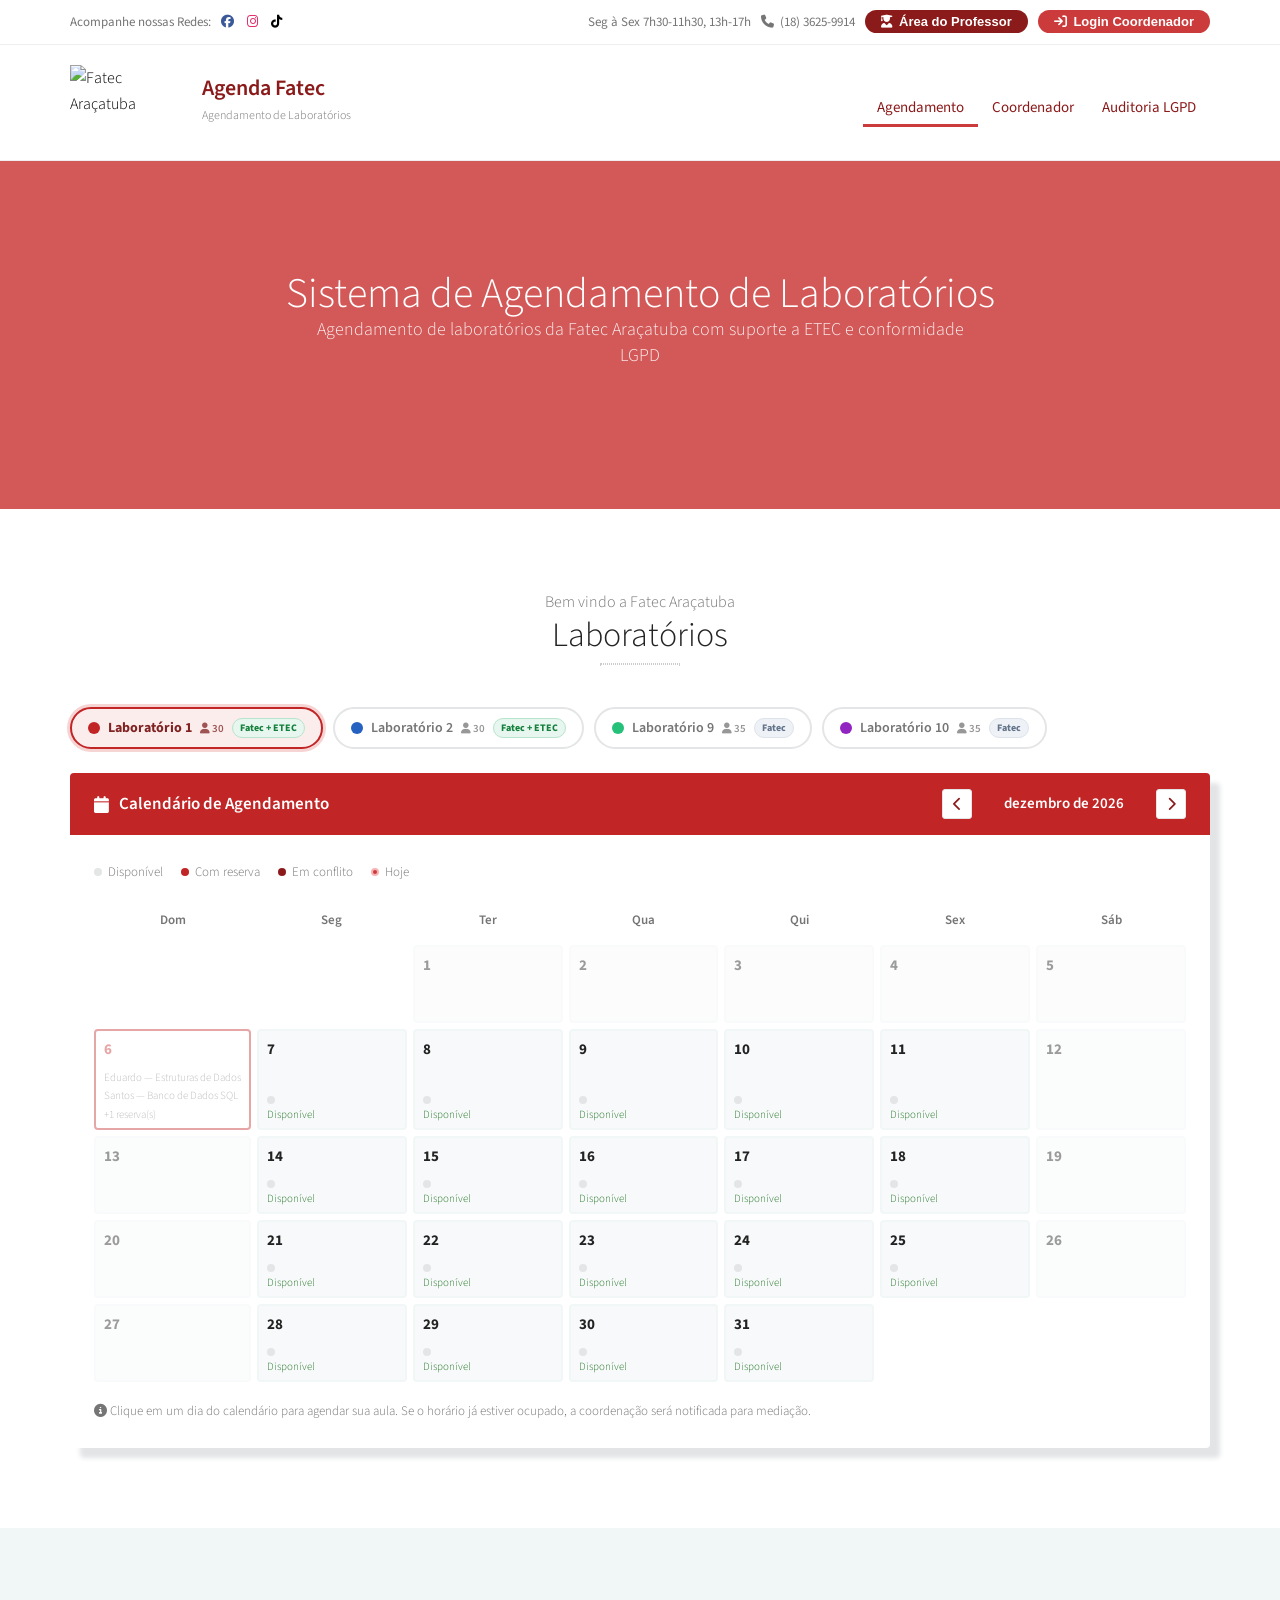
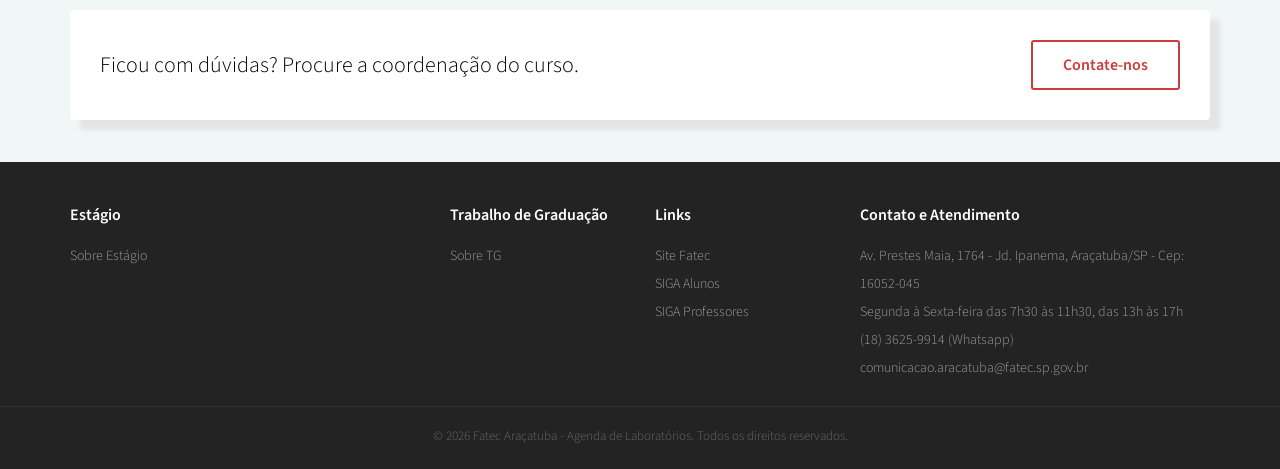
==== commit 0305b780: "feat(frontend): espelha o calendário no index.html e cria painel do admin com perfis - calendário se" ====
--- a/frontend/index.html
+++ b/frontend/index.html
@@ -159,8 +159,160 @@
     }
     .date-bar input[type="date"]:focus { outline: none; border-color: #8b1a1a; }
 
+    /* CHIPS DE LABORATÓRIO (filtro colorido) */
+    .lab-chips { display:flex; flex-wrap:wrap; gap:10px; margin-bottom:24px; }
+    .lab-chip {
+      display:inline-flex; align-items:center; gap:8px;
+      padding:9px 16px; border-radius:999px;
+      border:2px solid #e4e5e6; background:#fff; color:#757575;
+      font-size:14px; font-weight:600; cursor:pointer;
+      transition:all .15s ease; font-family:inherit;
+    }
+    .lab-chip:hover { border-color:var(--lab-border); color:var(--lab-text); }
+    .lab-chip.selected {
+      border-color:var(--lab-solid); background:var(--lab-soft); color:var(--lab-text);
+      font-weight:700; box-shadow:0 0 0 3px var(--lab-ring);
+    }
+    .lab-chip .chip-dot {
+      width:12px; height:12px; border-radius:50%;
+      background:var(--lab-solid); flex-shrink:0;
+    }
+    .lab-chip .chip-cap { font-size:11px; opacity:.75; font-weight:600; }
+    .lab-chip .chip-etec {
+      font-size:10px; font-weight:800; padding:2px 7px; border-radius:999px;
+      background:#fdeede; color:#b45309; border:1px solid #f5d0a9;
+    }
+    /* Badges de perfil de cadastro */
+    .lab-chip .chip-perfil {
+      font-size:10px; font-weight:800; padding:2px 7px; border-radius:999px;
+      background:#eef2f7; color:#64748b; border:1px solid #dde3ea;
+    }
+    .lab-chip .chip-etec-ambos {
+      font-size:10px; font-weight:800; padding:2px 7px; border-radius:999px;
+      background:#e7f6ee; color:#15803d; border:1px solid #b7e4cd;
+    }
+    .lab-chip.chip-bloqueado { opacity:.55; }
+    .lab-chip.chip-bloqueado .chip-dot { filter:grayscale(.7); }
+
+    /* PAINEL DO ADMIN (modal) */
+    .adm-form-grid { display:grid; grid-template-columns:repeat(auto-fit,minmax(150px,1fr)); gap:0 12px; align-items:end; }
+    .adm-lista { display:flex; flex-direction:column; gap:8px; }
+    .adm-linha {
+      display:flex; align-items:center; gap:10px; flex-wrap:wrap;
+      padding:10px 12px; border:1px solid #e4e5e6; border-radius:4px; background:#f8fafb;
+    }
+    .adm-linha .adm-dot { width:11px; height:11px; border-radius:50%; flex-shrink:0; }
+    .adm-linha .adm-nome { font-weight:700; color:#232323; font-size:14px; }
+    .adm-linha .adm-meta { color:#757575; font-size:12.5px; }
+    .adm-linha .adm-acoes { margin-left:auto; display:flex; gap:6px; }
+    .btn-mini {
+      border:none; border-radius:3px; padding:5px 12px; font-size:12px;
+      font-weight:700; cursor:pointer; font-family:inherit; transition:background .15s;
+    }
+    .btn-editar { background:#e8f0fe; color:#1d4ed8; }
+    .btn-editar:hover { background:#d3e3fd; }
+    .btn-excluir { background:#fdecec; color:#b91c1c; }
+    .btn-excluir:hover { background:#fadcdc; }
+    .btn-perfil {
+      font-size:10px; font-weight:800; padding:2px 8px; border-radius:999px;
+      background:#eef2f7; color:#64748b; border:1px solid #dde3ea; white-space:nowrap;
+    }
+    .btn-perfil.p-etec { background:#fdeede; color:#b45309; border-color:#f5d0a9; }
+    .btn-perfil.p-ambos { background:#e7f6ee; color:#15803d; border-color:#b7e4cd; }
+    .btn-perfil.p-admin { background:#ede9fe; color:#6d28d9; border-color:#ddd6fe; }
+    .adm-vazio { text-align:center; color:#888; padding:22px; font-size:13.5px; }
+
+    /* CALENDÁRIO MENSAL */
+    .cal-nav-btn {
+      background: #fff;
+      border: 1px solid #e4e5e6;
+      border-radius: 3px;
+      width: 30px;
+      height: 30px;
+      cursor: pointer;
+      color: #8b1a1a;
+      font-size: 14px;
+      transition: all .2s;
+    }
+    .cal-nav-btn:hover { background: #cc3b3b; color: #fff; border-color: #cc3b3b; }
+    .calendar-grid {
+      display: grid;
+      grid-template-columns: repeat(7, 1fr);
+      gap: 6px;
+    }
+    .cal-weekday {
+      text-align: center;
+      font-weight: 600;
+      font-size: 13px;
+      color: #757575;
+      padding: 6px 0;
+      text-transform: capitalize;
+    }
+    .cal-day {
+      min-height: 78px;
+      background: #f8f9fa;
+      border: 2px solid #f1f6f7;
+      border-radius: 4px;
+      padding: 6px 8px;
+      cursor: pointer;
+      transition: all .2s;
+      position: relative;
+      display: flex;
+      flex-direction: column;
+      gap: 4px;
+    }
+    .cal-day:hover { border-color: #cc3b3b; background: #fff; box-shadow: 0 4px 10px rgba(204,59,59,.12); }
+    .cal-day.empty { background: transparent; border-color: transparent; cursor: default; }
+    .cal-day.empty:hover { box-shadow: none; background: transparent; }
+    .cal-day.outro-mes .cal-day-num { color: #bbb; }
+    .cal-day.past { opacity: .45; cursor: not-allowed; }
+    .cal-day.past:hover { border-color: #f1f6f7; box-shadow: none; background: #f8f9fa; }
+    .cal-day.hoje { border-color: #cc3b3b; background: #fff; }
+    .cal-day-num { font-weight: 700; font-size: 15px; color: #232323; }
+    .cal-day.hoje .cal-day-num { color: #cc3b3b; }
+    .cal-day-status { display: flex; flex-wrap: wrap; gap: 3px; margin-top: auto; }
+    .cal-dot {
+      display: inline-block;
+      width: 8px;
+      height: 8px;
+      border-radius: 50%;
+    }
+    .cal-dot-livre { background: #e4e5e6; }
+    .cal-dot-ocupado { background: #c62828; }
+    .cal-dot-conflito { background: #8b1a1a; }
+    .cal-dot-hoje { background: #cc3b3b; border: 2px solid #f8b4b4; }
+    .cal-ocupacao-resumo {
+      font-size: 11px;
+      color: #757575;
+      line-height: 1.3;
+      overflow: hidden;
+      text-overflow: ellipsis;
+      white-space: nowrap;
+    }
+    .cal-legend {
+      display: flex;
+      gap: 18px;
+      flex-wrap: wrap;
+      margin-bottom: 16px;
+      font-size: 13px;
+      color: #757575;
+    }
+    .cal-legend span { display: flex; align-items: center; gap: 6px; }
+    .campo-travado {
+      background: #f1f6f7 !important;
+      color: #757575 !important;
+      border: 1px dashed #e4e5e6 !important;
+      cursor: not-allowed;
+    }
+
     /* SCHEDULE TABLE */
-    .schedule-table { width: 100%; border-collapse: collapse; font-size: 14px; }
+    .schedule-table { width: 100%; border-collapse: collapse; font-size: 14px; table-layout: fixed; }
+    .schedule-table th:nth-child(1), .schedule-table td:nth-child(1) { width: 18%; }
+    .schedule-table th:nth-child(2), .schedule-table td:nth-child(2) { width: 14%; }
+    .schedule-table th:nth-child(3), .schedule-table td:nth-child(3) { width: 14%; }
+    .schedule-table th:nth-child(4), .schedule-table td:nth-child(4) { width: 36%; }
+    .schedule-table th:nth-child(5), .schedule-table td:nth-child(5) { width: 18%; text-align: center; }
+    .schedule-table th:nth-child(5) { text-align: center; }
     .schedule-table th {
       background: #8b1a1a;
       color: #fff;
@@ -377,12 +529,13 @@
 
     /* RESPONSIVE */
     @media (max-width: 992px) {
-      .lab-grid { grid-template-columns: repeat(2, 1fr); }
+      .lab-chips { gap: 8px; }
+      .lab-chip { flex: 1 1 45%; justify-content: center; }
       .footer .container { grid-template-columns: 1fr 1fr; }
       nav.main-nav { display: none; }
     }
     @media (max-width: 576px) {
-      .lab-grid { grid-template-columns: 1fr; }
+      .lab-chip { flex: 1 1 100%; }
       .hero h2 { font-size: 28px; }
       .schedule-table { font-size: 12px; }
       .footer .container { grid-template-columns: 1fr; }
@@ -435,6 +588,7 @@
     <ul>
       <li><i class="fa fa-clock-o"></i> Seg à Sex 7h30-11h30, 13h-17h</li>
       <li><i class="fa fa-phone"></i> (18) 3625-9914</li>
+      <li id="professorArea"><button class="buttonLogin" style="background:#8b1a1a;" onclick="abrirLoginProfessor()"><i class="fa fa-user-graduate"></i> Área do Professor</button></li>
       <li id="loginArea"><button class="buttonLogin" onclick="abrirLogin()"><i class="fa fa-sign-in"></i> Login Coordenador</button></li>
     </ul>
   </div>
@@ -452,7 +606,7 @@
     </div>
     <nav class="main-nav">
       <a href="#" class="active" onclick="showSection('agendamento')">Agendamento</a>
-      <a href="#" onclick="showSection('coordenador')">Coordenador</a>
+      <a href="#" onclick="acessoCoordenador()">Coordenador</a>
       <a href="#" onclick="showSection('auditoria')">Auditoria LGPD</a>
     </nav>
   </div>
@@ -471,33 +625,32 @@
   <div class="container">
     <div class="section-title">
       <small>Bem vindo a Fatec Araçatuba</small>
-      <h3>Selecione o Laboratório</h3>
+      <h3>Laboratórios</h3>
       <hr>
     </div>
-    <div class="lab-grid" id="labGrid"></div>
-
-    <div class="date-bar" id="dateBar" style="display:none;">
-      <label><i class="fa fa-calendar"></i> Data:</label>
-      <input type="date" id="inputDate" onchange="carregarGrade()">
-      <span id="dateInfo" style="color:#757575; font-size:14px;"></span>
-    </div>
-
-    <div id="gradeContainer" style="display:none;">
+    <div class="lab-chips" id="labGrid"></div>
+
+    <div id="calendarioContainer">
       <div class="card">
-        <div class="card-header"><i class="fa fa-table"></i> Grade de Horários - <span id="labNomeGrade"></span></div>
-        <div class="card-body" style="overflow-x:auto;">
-          <table class="schedule-table" id="scheduleTable">
-            <thead>
-              <tr>
-                <th>Horário</th>
-                <th>Turno</th>
-                <th>Status</th>
-                <th>Ocupação</th>
-                <th>Ação</th>
-              </tr>
-            </thead>
-            <tbody id="scheduleBody"></tbody>
-          </table>
+        <div class="card-header" id="calHeader">
+          <i class="fa fa-calendar"></i> Calendário de Agendamento
+          <span style="margin-left:auto; display:flex; align-items:center; gap:12px;">
+            <button class="cal-nav-btn" onclick="mudarMes(-1)" title="Mês anterior"><i class="fa fa-chevron-left"></i></button>
+            <span id="calTituloMes" style="font-size:15px; min-width:160px; text-align:center;"></span>
+            <button class="cal-nav-btn" onclick="mudarMes(1)" title="Próximo mês"><i class="fa fa-chevron-right"></i></button>
+          </span>
+        </div>
+        <div class="card-body">
+          <div class="cal-legend">
+            <span><i class="cal-dot cal-dot-livre"></i> Disponível</span>
+            <span><i class="cal-dot cal-dot-ocupado"></i> Com reserva</span>
+            <span><i class="cal-dot cal-dot-conflito"></i> Em conflito</span>
+            <span><i class="cal-dot cal-dot-hoje"></i> Hoje</span>
+          </div>
+          <div class="calendar-grid" id="calendarGrid"></div>
+          <p style="margin-top:16px; color:#757575; font-size:13px;">
+            <i class="fa fa-info-circle"></i> Clique em um dia do calendário para agendar sua aula. Se o horário já estiver ocupado, a coordenação será notificada para mediação.
+          </p>
         </div>
       </div>
     </div>
@@ -569,15 +722,21 @@
       <button class="modal-close" onclick="fecharModal('modalReserva')">&times;</button>
     </div>
     <div class="modal-body">
-      <input type="hidden" id="reservaSlotId">
       <input type="hidden" id="reservaData">
       <p id="reservaInfo" style="background:#fce4ec; padding:12px; border-radius:4px; font-size:14px; margin-bottom:16px; border-left:4px solid #cc3b3b;"></p>
-      <label>Finalidade / Disciplina *</label>
+      <label>Matéria / Disciplina *</label>
       <input type="text" id="reservaFinalidade" placeholder="Ex: Estruturas de Dados">
-      <label>Nome do Professor *</label>
-      <input type="text" id="reservaProfessor" placeholder="Ex: Prof. Carlos Eduardo">
-      <label>E-mail Institucional *</label>
-      <input type="email" id="reservaEmail" placeholder="Ex: carlos.eduardo@fatec.sp.gov.br">
+      <label>Horário da Aula *</label>
+      <select id="reservaSlot"></select>
+      <label id="reservaLabelProf">Professor (puxado do cadastro SIGA)</label>
+      <input type="text" id="reservaProfessor" class="campo-travado" readonly tabindex="-1">
+      <label>E-mail Institucional</label>
+      <input type="email" id="reservaEmail" class="campo-travado" readonly tabindex="-1">
+      <p id="reservaDicaSiga" style="display:none; background:#fff8e1; padding:9px 12px; border-radius:4px; font-size:12.5px; margin-top:-6px; border-left:4px solid #f59e0b;">
+        <i class="fa fa-info-circle"></i> Preencha seu nome e e-mail acima, ou
+        <a href="#" onclick="abrirLoginProfessor(); return false;" style="color:#8b1a1a; font-weight:700;">entre com o SIGA</a>
+        para puxar do cadastro automaticamente.
+      </p>
       <label>Observação</label>
       <textarea id="reservaObs" rows="2" placeholder="Ex: Necessita projetor"></textarea>
       <label style="display:flex; align-items:center; gap:8px; cursor:pointer;">
@@ -636,7 +795,114 @@
       <label>Senha *</label>
       <input type="password" id="loginSenha" placeholder="Digite sua senha">
       <button class="btn-primary" style="width:100%; margin-top:8px;" onclick="fazerLogin()"><i class="fa fa-sign-in"></i> Entrar</button>
-      <p class="login-hint">Para teste: <strong>coordenador@fatec.sp.gov.br</strong> / <strong>123456</strong></p>
+      <p class="login-hint">Para teste: <strong>coordenador@fatec.sp.gov.br</strong> / <strong>123456</strong><br>Admin: <strong>admin@fatec.sp.gov.br</strong> / <strong>admin</strong></p>
+    </div>
+  </div>
+</div>
+
+<!-- MODAL LOGIN PROFESSOR (SIGA) -->
+<div class="modal-overlay" id="modalLoginProf">
+  <div class="modal" style="max-width:400px;">
+    <div class="modal-header" style="background:#8b1a1a;">
+      <h3><i class="fa fa-user-graduate"></i> Área do Professor</h3>
+      <button class="modal-close" onclick="fecharModal('modalLoginProf')">&times;</button>
+    </div>
+    <div class="modal-body">
+      <div class="login-icon"><i class="fa fa-graduation-cap"></i></div>
+      <div class="login-error" id="loginProfError">E-mail ou senha inválidos.</div>
+      <label>E-mail SIGA *</label>
+      <input type="email" id="loginProfEmail" placeholder="Ex: carlos.eduardo@fatec.sp.gov.br">
+      <label>Senha *</label>
+      <input type="password" id="loginProfSenha" placeholder="Digite sua senha do SIGA">
+      <button class="btn-primary" style="width:100%; margin-top:8px; background:#8b1a1a;" onclick="fazerLoginProfessor()"><i class="fa fa-sign-in"></i> Entrar</button>
+      <p class="login-hint">Para teste: <strong>carlos.eduardo@fatec.sp.gov.br</strong> / <strong>123456</strong></p>
+    </div>
+  </div>
+</div>
+
+<!-- MODAL PAINEL DO ADMIN -->
+<div class="modal-overlay" id="modalAdmin">
+  <div class="modal" style="max-width:720px;">
+    <div class="modal-header" style="background:#4c1d95;">
+      <h3><i class="fa fa-user-secret"></i> Painel do Admin</h3>
+      <button class="modal-close" onclick="fecharModal('modalAdmin')">&times;</button>
+    </div>
+    <div class="modal-body">
+      <div class="tabs">
+        <button class="tab-btn active" onclick="showTab(this,'tab-adm-salas','modalAdmin')">Salas</button>
+        <button class="tab-btn" onclick="showTab(this,'tab-adm-professores','modalAdmin')">Professores</button>
+        <button class="tab-btn" onclick="showTab(this,'tab-adm-paineis','modalAdmin')">Painéis</button>
+      </div>
+
+      <!-- ABA: SALAS -->
+      <div class="tab-content active" id="tab-adm-salas" style="background:transparent; padding:18px 0 0;">
+        <div id="admLabEditInfo" style="display:none; background:#ede9fe; color:#5b21b6; border-left:4px solid #7c3aed; padding:8px 12px; border-radius:4px; font-size:13px; font-weight:700; margin-bottom:12px;">
+          <i class="fa fa-pencil"></i> Editando sala existente...
+        </div>
+        <label>Nome da sala *</label>
+        <input id="admLabNome" placeholder="Ex: Laboratório 3">
+        <div class="adm-form-grid">
+          <div>
+            <label>Capacidade *</label>
+            <input type="number" id="admLabCap" min="1" value="30">
+          </div>
+          <div>
+            <label>Perfil de uso</label>
+            <select id="admLabPerfil"></select>
+          </div>
+          <div style="display:flex; gap:8px; padding-bottom:16px;">
+            <button class="btn-primary" id="admLabBtn" onclick="salvarLabAdmin()"><i class="fa fa-save"></i> Cadastrar</button>
+            <button class="btn-secondary" id="admLabCancel" style="display:none;" onclick="cancelarEdicaoLab()">Cancelar</button>
+          </div>
+        </div>
+        <p style="font-size:12px; color:#757575; margin:0 0 14px; line-height:1.5;">
+          Perfis: <b>Fatec</b> (só professores Fatec) · <b>ETEC</b> (só ETEC) · <b>Fatec/ETEC</b> (ambos). Só quem tem o perfil compatível consegue reservar a sala.
+        </p>
+        <div class="adm-lista" id="admListaLabs"></div>
+      </div>
+
+      <!-- ABA: PROFESSORES -->
+      <div class="tab-content" id="tab-adm-professores" style="background:transparent; padding:18px 0 0;">
+        <div class="adm-form-grid">
+          <div>
+            <label>Nome *</label>
+            <input id="admProfNome" placeholder="Ex: Prof. Ana Souza">
+          </div>
+          <div>
+            <label>E-mail institucional *</label>
+            <input type="email" id="admProfEmail" placeholder="nome@fatec.sp.gov.br">
+          </div>
+          <div>
+            <label>Senha *</label>
+            <input type="password" id="admProfSenha" placeholder="Senha de acesso">
+          </div>
+          <div>
+            <label>Perfil *</label>
+            <select id="admProfPerfil"></select>
+          </div>
+        </div>
+        <button class="btn-primary" style="margin-bottom:14px;" onclick="salvarProfAdmin()"><i class="fa fa-user-plus"></i> Cadastrar professor</button>
+        <div class="adm-lista" id="admListaProfs"></div>
+      </div>
+
+      <!-- ABA: PAINÉIS -->
+      <div class="tab-content" id="tab-adm-paineis" style="background:transparent; padding:18px 0 0;">
+        <div class="adm-linha" style="flex-direction:column; align-items:flex-start; gap:8px;">
+          <span class="adm-nome"><i class="fa fa-gavel"></i> Painel do Coordenador</span>
+          <span class="adm-meta">Conflitos pendentes, todas as reservas e decisão sobre conflitos.</span>
+          <button class="btn-mini btn-editar" onclick="fecharModal('modalAdmin'); showSection('coordenador');">Abrir Painel do Coordenador</button>
+        </div>
+        <div class="adm-linha" style="flex-direction:column; align-items:flex-start; gap:8px;">
+          <span class="adm-nome"><i class="fa fa-clipboard"></i> Auditoria LGPD</span>
+          <span class="adm-meta">Trilha de auditoria com todas as ações registradas no sistema.</span>
+          <button class="btn-mini btn-editar" onclick="fecharModal('modalAdmin'); showSection('auditoria');">Abrir Auditoria</button>
+        </div>
+        <div class="adm-linha" style="flex-direction:column; align-items:flex-start; gap:8px;">
+          <span class="adm-nome"><i class="fa fa-calendar"></i> Agendamento</span>
+          <span class="adm-meta">Voltar ao calendário mensal de reservas.</span>
+          <button class="btn-mini btn-editar" onclick="fecharModal('modalAdmin'); showSection('agendamento');">Voltar ao Calendário</button>
+        </div>
+      </div>
     </div>
   </div>
 </div>
@@ -683,12 +949,73 @@
 <script>
 const API = 'http://localhost:5000/api';
 
-const laboratorios = [
-  { id: 1, nome: 'Laboratório 1', compartilhadoEtec: true, capacidade: 30, ativo: true },
-  { id: 2, nome: 'Laboratório 2', compartilhadoEtec: true, capacidade: 30, ativo: true },
-  { id: 9, nome: 'Laboratório 9', compartilhadoEtec: false, capacidade: 35, ativo: true },
-  { id: 10, nome: 'Laboratório 10', compartilhadoEtec: false, capacidade: 35, ativo: true },
+// Perfis de cadastro: professor/sala é Fatec, ETEC, Fatec/ETEC ou Admin
+const PERFIS_CADASTRO = ['Fatec', 'ETEC', 'Fatec/ETEC', 'Admin'];
+const PERFIS_LAB = ['Fatec', 'ETEC', 'Fatec/ETEC'];
+
+// Cadastro base de salas (sobrescrito pelo que o admin salvar no popup)
+const laboratoriosBase = [
+  { id: 1, nome: 'Laboratório 1', compartilhadoEtec: true, capacidade: 30, ativo: true, perfil: 'Fatec/ETEC' },
+  { id: 2, nome: 'Laboratório 2', compartilhadoEtec: true, capacidade: 30, ativo: true, perfil: 'Fatec/ETEC' },
+  { id: 9, nome: 'Laboratório 9', compartilhadoEtec: false, capacidade: 35, ativo: true, perfil: 'Fatec' },
+  { id: 10, nome: 'Laboratório 10', compartilhadoEtec: false, capacidade: 35, ativo: true, perfil: 'Fatec' },
 ];
+
+const laboratorios = [];
+let laboratoriosRemovidos = [];
+
+// Perfil de uso de uma sala (compatível com cadastros antigos sem `perfil`)
+function perfilLab(l) {
+  if (!l) return 'Fatec';
+  return l.perfil || (l.compartilhadoEtec ? 'Fatec/ETEC' : 'Fatec');
+}
+
+// Um professor só reserva salas do próprio perfil (Fatec/ETEC e Admin usam todas)
+function podeReservarLab(l) {
+  if (!professorLogado) return true; // sem login, o fluxo de reserva é livre
+  const pp = professorLogado.perfil || 'Fatec/ETEC';
+  if (pp === 'Admin' || pp === 'Fatec/ETEC') return true;
+  const lp = perfilLab(l);
+  return lp === 'Fatec/ETEC' || lp === pp;
+}
+
+function persistirLabs() {
+  localStorage.setItem('fatec_labs', JSON.stringify(laboratorios));
+  localStorage.setItem('fatec_labs_removidos', JSON.stringify(laboratoriosRemovidos));
+}
+
+function carregarLabsPersistidos() {
+  try {
+    laboratoriosRemovidos = JSON.parse(localStorage.getItem('fatec_labs_removidos') || '[]');
+    const salvos = JSON.parse(localStorage.getItem('fatec_labs') || 'null');
+    const lista = Array.isArray(salvos) && salvos.length ? salvos : laboratoriosBase;
+    laboratorios.length = 0;
+    lista.forEach(l => laboratorios.push(l));
+  } catch (e) {
+    laboratorios.length = 0;
+    laboratoriosBase.forEach(l => laboratorios.push(l));
+  }
+}
+
+// Cada laboratório tem sua cor de identificação (mesmo padrão da versão React)
+const CORES_LAB = {
+  1:  { hue: '0'    }, // vermelho (padrão CPS)
+  2:  { hue: '217'  }, // azul
+  9:  { hue: '152'  }, // verde
+  10: { hue: '282'  }, // roxo
+};
+
+function estiloLab(id) {
+  // Salas novas (cadastradas pelo admin) ganham uma cor automática pelo id
+  const hue = CORES_LAB[id] ? CORES_LAB[id].hue : String((Number(id) * 53) % 360);
+  return {
+    solid:  `hsl(${hue} 68% 45%)`,
+    soft:   `hsl(${hue} 72% 96%)`,
+    border: `hsl(${hue} 62% 80%)`,
+    text:   `hsl(${hue} 58% 32%)`,
+    ring:   `hsl(${hue} 70% 90%)`,
+  };
+}
 
 const slotsPadrao = [
   { id: 1, turno: 'Manhã', horaInicio: '07:30', horaFim: '08:20', descricao: 'Manhã - Bloco 1' },
@@ -732,6 +1059,36 @@
   { email: 'admin@fatec.sp.gov.br', senha: 'admin', nome: 'Admin Sistema', perfil: 'Administrador' },
 ];
 
+// Professores mock (simula cadastro SIGA) — senha padrão: 123456
+// Professores mock (simula cadastro SIGA) — senha padrão: 123456
+// Cada professor tem perfil de cadastro: Fatec, ETEC, Fatec/ETEC ou Admin
+const usuariosProfBase = [
+  { email: 'carlos.eduardo@fatec.sp.gov.br', senha: '123456', nome: 'Prof. Carlos Eduardo', sigaId: 'SIGA-PROF-1001', perfil: 'Fatec' },
+  { email: 'juliana.santos@fatec.sp.gov.br', senha: '123456', nome: 'Profa. Juliana Santos', sigaId: 'SIGA-PROF-1002', perfil: 'Fatec/ETEC' },
+  { email: 'paulo.mendonca@fatec.sp.gov.br', senha: '123456', nome: 'Prof. Paulo Mendonça', sigaId: 'SIGA-PROF-1003', perfil: 'ETEC' },
+];
+
+const usuariosProf = [];
+
+function persistirProfessores() {
+  localStorage.setItem('fatec_users_prof', JSON.stringify(usuariosProf));
+}
+
+function carregarProfessoresPersistidos() {
+  try {
+    const salvos = JSON.parse(localStorage.getItem('fatec_users_prof') || 'null');
+    const lista = Array.isArray(salvos) && salvos.length ? salvos : usuariosProfBase;
+    usuariosProf.length = 0;
+    lista.forEach(u => usuariosProf.push(u));
+  } catch (e) {
+    usuariosProf.length = 0;
+    usuariosProfBase.forEach(u => usuariosProf.push(u));
+  }
+}
+
+let professorLogado = null; // { nome, email, sigaId }
+let mesAtual = new Date();  // mês exibido no calendário
+
 function hojeStr() { return new Date().toISOString().split('T')[0]; }
 
 // Verifica se a sessão ainda é válida
@@ -788,10 +1145,15 @@
   coordenadorEmail = user.email;
   fecharModal('modalLogin');
   renderUserBadge();
-  showToast(`Bem-vindo, ${user.nome}!`);
   showSection('coordenador');
   document.querySelectorAll('nav.main-nav a').forEach(a => a.classList.remove('active'));
   document.querySelectorAll('nav.main-nav a')[1].classList.add('active');
+  if (user.perfil === 'Administrador') {
+    showToast(`Bem-vindo, ${user.nome}! Painel do Admin aberto.`);
+    abrirModalAdmin();
+  } else {
+    showToast(`Bem-vindo, ${user.nome}!`);
+  }
 }
 
 function logout() {
@@ -810,7 +1172,9 @@
   const area = document.getElementById('loginArea');
   if (coordenadorLogado) {
     const user = usuariosCoord.find(u => u.email === coordenadorEmail);
-    area.innerHTML = `<span class="user-badge"><i class="fa fa-user-shield"></i> ${user?.nome || coordenadorEmail} <button class="btn-logout" onclick="logout()" title="Sair"><i class="fa fa-sign-out"></i></button></span>`;
+    const isAdmin = user?.perfil === 'Administrador';
+    const tagAdmin = isAdmin ? '<small style="background:#4c1d95; color:#fff; border-radius:999px; padding:1px 8px; font-size:10px; font-weight:800;">Admin</small>' : '';
+    area.innerHTML = `<span class="user-badge"><i class="fa fa-user-shield"></i> ${user?.nome || coordenadorEmail} ${tagAdmin} <button class="btn-logout" onclick="logout()" title="Sair"><i class="fa fa-sign-out"></i></button></span>`;
   } else {
     const emailSalvo = localStorage.getItem('fatec_email');
     const label = emailSalvo ? 'Entrar' : 'Login Coordenador';
@@ -821,67 +1185,446 @@
 // Enter no login
 document.getElementById('loginSenha').addEventListener('keydown', function(e) { if (e.key === 'Enter') fazerLogin(); });
 
+// === LOGIN PROFESSOR (SIGA) ===
+function abrirLoginProfessor() {
+  document.getElementById('loginProfEmail').value = localStorage.getItem('fatec_prof_email') || '';
+  document.getElementById('loginProfSenha').value = '';
+  document.getElementById('loginProfError').classList.remove('show');
+  document.getElementById('modalLoginProf').classList.add('active');
+  setTimeout(() => {
+    const salvo = localStorage.getItem('fatec_prof_email');
+    if (salvo) document.getElementById('loginProfSenha').focus();
+    else document.getElementById('loginProfEmail').focus();
+  }, 100);
+}
+
+function fazerLoginProfessor() {
+  const email = document.getElementById('loginProfEmail').value.trim().toLowerCase();
+  const senha = document.getElementById('loginProfSenha').value;
+  const prof = usuariosProf.find(u => u.email === email && u.senha === senha);
+
+  if (!prof) {
+    document.getElementById('loginProfError').classList.add('show');
+    return;
+  }
+
+  localStorage.setItem('fatec_prof_email', email);
+  localStorage.setItem('fatec_prof', JSON.stringify(prof));
+  localStorage.setItem('fatec_prof_login_time', String(Date.now()));
+
+  professorLogado = { nome: prof.nome, email: prof.email, sigaId: prof.sigaId, perfil: prof.perfil || 'Fatec' };
+  fecharModal('modalLoginProf');
+  renderProfessorBadge();
+  renderLabs();
+
+  // Se o popup de reserva estava aberto, reabre com nome/e-mail travados
+  if (document.getElementById('modalReserva').classList.contains('active') && ultimaDataClicada) {
+    abrirModalReservaDia(ultimaDataClicada);
+  }
+  showToast(`Bem-vindo, ${prof.nome}!`);
+}
+
+function logoutProfessor() {
+  professorLogado = null;
+  localStorage.removeItem('fatec_prof');
+  localStorage.removeItem('fatec_prof_login_time');
+  renderProfessorBadge();
+  renderLabs();
+  showToast('Você saiu da área do professor.');
+}
+
+function restaurarSessaoProfessor() {
+  const loginTime = localStorage.getItem('fatec_prof_login_time');
+  if (!loginTime || Date.now() - parseInt(loginTime) > SESSAO_DURACAO) {
+    localStorage.removeItem('fatec_prof');
+    localStorage.removeItem('fatec_prof_login_time');
+    return;
+  }
+  const prof = JSON.parse(localStorage.getItem('fatec_prof') || 'null');
+  if (prof) professorLogado = { nome: prof.nome, email: prof.email, sigaId: prof.sigaId, perfil: prof.perfil || 'Fatec' };
+}
+
+function renderProfessorBadge() {
+  const area = document.getElementById('professorArea');
+  if (professorLogado) {
+    const p = professorLogado.perfil || 'Fatec';
+    const corPerfil = p === 'Admin' ? '#6d28d9' : p === 'ETEC' ? '#b45309' : p === 'Fatec/ETEC' ? '#15803d' : '#64748b';
+    area.innerHTML = `<span class="user-badge" style="background:#f1f6f7; color:#8b1a1a;"><i class="fa fa-user-graduate"></i> ${professorLogado.nome} <small style="background:${corPerfil}; color:#fff; border-radius:999px; padding:1px 8px; font-size:10px; font-weight:800;">${p}</small> <button class="btn-logout" onclick="logoutProfessor()" title="Sair"><i class="fa fa-sign-out"></i></button></span>`;
+  } else {
+    area.innerHTML = `<button class="buttonLogin" style="background:#8b1a1a;" onclick="abrirLoginProfessor()"><i class="fa fa-user-graduate"></i> Área do Professor</button>`;
+  }
+}
+
+document.getElementById('loginProfSenha').addEventListener('keydown', function(e) { if (e.key === 'Enter') fazerLoginProfessor(); });
+
+// === PAINEL DO ADMIN (popup) ===
+let editandoLabId = null;
+
+function ehAdminLogado() {
+  if (!coordenadorLogado) return false;
+  const user = usuariosCoord.find(u => u.email === coordenadorEmail);
+  return user?.perfil === 'Administrador';
+}
+
+// Menu "Coordenador": admin abre o painel, coordenador vê a seção, sem login pede login
+function acessoCoordenador() {
+  if (!coordenadorLogado) { abrirLogin(); return; }
+  if (ehAdminLogado()) abrirModalAdmin();
+  else showSection('coordenador');
+}
+
+function abrirModalAdmin() {
+  if (!ehAdminLogado()) {
+    showToast('Acesso restrito ao administrador.', true);
+    abrirLogin();
+    return;
+  }
+  document.getElementById('admLabPerfil').innerHTML =
+    PERFIS_LAB.map(p => `<option value="${p}">${p}</option>`).join('');
+  document.getElementById('admProfPerfil').innerHTML =
+    PERFIS_CADASTRO.map(p => `<option value="${p}">${p}</option>`).join('');
+  renderAdminSalas();
+  renderAdminProfessores();
+  document.getElementById('modalAdmin').classList.add('active');
+}
+
+function renderAdminSalas() {
+  const box = document.getElementById('admListaLabs');
+  if (!box) return;
+  if (laboratorios.length === 0) {
+    box.innerHTML = '<div class="adm-vazio">Nenhuma sala cadastrada.</div>';
+    return;
+  }
+  box.innerHTML = laboratorios.map(l => {
+    const c = estiloLab(l.id);
+    const lp = perfilLab(l);
+    const cls = lp === 'ETEC' ? 'p-etec' : lp === 'Fatec/ETEC' ? 'p-ambos' : '';
+    return `<div class="adm-linha">
+      <span class="adm-dot" style="background:${c.solid}"></span>
+      <span class="adm-nome">${l.nome}</span>
+      <span class="adm-meta"><i class="fa fa-user"></i> ${l.capacidade} alunos</span>
+      <span class="btn-perfil ${cls}">${lp}</span>
+      <span class="adm-acoes">
+        <button class="btn-mini btn-editar" onclick="editarLabAdmin(${l.id})"><i class="fa fa-pencil"></i> Editar</button>
+        <button class="btn-mini btn-excluir" onclick="excluirLabAdmin(${l.id})"><i class="fa fa-trash"></i> Excluir</button>
+      </span>
+    </div>`;
+  }).join('');
+}
+
+function salvarLabAdmin() {
+  const nome = document.getElementById('admLabNome').value.trim();
+  const cap = parseInt(document.getElementById('admLabCap').value);
+  const perfil = document.getElementById('admLabPerfil').value;
+
+  if (!nome) { showToast('Informe o nome da sala.', true); return; }
+  if (!cap || cap < 1) { showToast('Informe a capacidade da sala.', true); return; }
+
+  if (editandoLabId !== null) {
+    const l = laboratorios.find(x => x.id === editandoLabId);
+    if (l) {
+      l.nome = nome;
+      l.capacidade = cap;
+      l.perfil = perfil;
+      l.compartilhadoEtec = perfil !== 'Fatec';
+    }
+    showToast(`Sala "${nome}" atualizada (${perfil}).`);
+    cancelarEdicaoLab();
+  } else {
+    const novoId = laboratorios.reduce((m, l) => Math.max(m, l.id), 0) + 1;
+    laboratorios.push({ id: novoId, nome: nome, capacidade: cap, perfil: perfil, compartilhadoEtec: perfil !== 'Fatec', ativo: true });
+    showToast(`Sala "${nome}" cadastrada no perfil ${perfil}.`);
+    document.getElementById('admLabNome').value = '';
+    document.getElementById('admLabCap').value = '30';
+  }
+
+  persistirLabs();
+  renderAdminSalas();
+  renderLabs();
+  aplicarCorCalendario();
+  renderCalendario();
+}
+
+function editarLabAdmin(id) {
+  const l = laboratorios.find(x => x.id === id);
+  if (!l) return;
+  editandoLabId = id;
+  document.getElementById('admLabNome').value = l.nome;
+  document.getElementById('admLabCap').value = l.capacidade;
+  document.getElementById('admLabPerfil').value = perfilLab(l);
+  document.getElementById('admLabBtn').innerHTML = '<i class="fa fa-save"></i> Salvar alterações';
+  document.getElementById('admLabCancel').style.display = 'inline-block';
+  document.getElementById('admLabEditInfo').style.display = 'block';
+  document.getElementById('admLabNome').focus();
+}
+
+function cancelarEdicaoLab() {
+  editandoLabId = null;
+  document.getElementById('admLabNome').value = '';
+  document.getElementById('admLabCap').value = '30';
+  document.getElementById('admLabBtn').innerHTML = '<i class="fa fa-save"></i> Cadastrar';
+  document.getElementById('admLabCancel').style.display = 'none';
+  document.getElementById('admLabEditInfo').style.display = 'none';
+}
+
+function excluirLabAdmin(id) {
+  const l = laboratorios.find(x => x.id === id);
+  if (!l) return;
+  if (!confirm(`Excluir a sala "${l.nome}"?`)) return;
+
+  laboratorios.splice(laboratorios.findIndex(x => x.id === id), 1);
+  if (!laboratoriosRemovidos.includes(id)) laboratoriosRemovidos.push(id);
+  if (editandoLabId === id) cancelarEdicaoLab();
+  if (labSelecionado === id) labSelecionado = laboratorios[0]?.id ?? null;
+
+  persistirLabs();
+  renderAdminSalas();
+  renderLabs();
+  aplicarCorCalendario();
+  renderCalendario();
+  showToast(`Sala "${l.nome}" excluída.`);
+}
+
+function renderAdminProfessores() {
+  const box = document.getElementById('admListaProfs');
+  if (!box) return;
+  if (usuariosProf.length === 0) {
+    box.innerHTML = '<div class="adm-vazio">Nenhum professor cadastrado.</div>';
+    return;
+  }
+  box.innerHTML = usuariosProf.map((u, i) => {
+    const p = u.perfil || 'Fatec';
+    const cls = p === 'Admin' ? 'p-admin' : p === 'ETEC' ? 'p-etec' : p === 'Fatec/ETEC' ? 'p-ambos' : '';
+    const logado = professorLogado && professorLogado.email === u.email;
+    return `<div class="adm-linha">
+      <span class="adm-nome">${u.nome}</span>
+      <span class="adm-meta"><i class="fa fa-envelope"></i> ${u.email}</span>
+      <span class="btn-perfil ${cls}">${p}</span>
+      <span class="adm-acoes">
+        ${logado
+          ? '<span class="adm-meta"><i class="fa fa-circle" style="color:#10b981;"></i> sessão ativa</span>'
+          : `<button class="btn-mini btn-excluir" onclick="excluirProfAdmin(${i})"><i class="fa fa-trash"></i> Remover</button>`}
+      </span>
+    </div>`;
+  }).join('');
+}
+
+function salvarProfAdmin() {
+  const nome = document.getElementById('admProfNome').value.trim();
+  const email = document.getElementById('admProfEmail').value.trim().toLowerCase();
+  const senha = document.getElementById('admProfSenha').value;
+  const perfil = document.getElementById('admProfPerfil').value;
+
+  if (!nome || !email || !senha) { showToast('Preencha nome, e-mail e senha.', true); return; }
+  if (usuariosProf.some(u => u.email === email)) { showToast('Já existe um professor com este e-mail.', true); return; }
+
+  usuariosProf.push({ email: email, senha: senha, nome: nome, sigaId: 'CAD-' + Date.now(), perfil: perfil });
+  persistirProfessores();
+
+  document.getElementById('admProfNome').value = '';
+  document.getElementById('admProfEmail').value = '';
+  document.getElementById('admProfSenha').value = '';
+  renderAdminProfessores();
+  showToast(`${nome} cadastrado no perfil ${perfil}.`);
+}
+
+function excluirProfAdmin(idx) {
+  const u = usuariosProf[idx];
+  if (!u) return;
+  if (!confirm(`Remover o cadastro de ${u.nome}?`)) return;
+  usuariosProf.splice(idx, 1);
+  persistirProfessores();
+  renderAdminProfessores();
+  showToast(`Cadastro de ${u.nome} removido.`);
+}
+
+// Badge do perfil da sala no chip
+function badgePerfilLab(l) {
+  const lp = perfilLab(l);
+  if (lp === 'ETEC') return '<span class="chip-etec">ETEC</span>';
+  if (lp === 'Fatec/ETEC') return '<span class="chip-etec-ambos">Fatec + ETEC</span>';
+  return '<span class="chip-perfil">Fatec</span>';
+}
+
 function renderLabs() {
-  document.getElementById('labGrid').innerHTML = laboratorios.map(l => `
-    <div class="lab-card ${labSelecionado === l.id ? 'selected' : ''}" onclick="selecionarLab(${l.id})">
-      <div class="lab-icon"><i class="fa fa-desktop"></i></div>
-      <h4>${l.nome}</h4>
-      <p>Capacidade: ${l.capacidade} alunos</p>
-      ${l.compartilhadoEtec ? '<span class="badge-etec">Compartilhado ETEC</span>' : ''}
-    </div>
-  `).join('');
+  document.getElementById('labGrid').innerHTML = laboratorios.map(l => {
+    const c = estiloLab(l.id);
+    const vars = `--lab-solid:${c.solid};--lab-soft:${c.soft};--lab-border:${c.border};--lab-text:${c.text};--lab-ring:${c.ring};`;
+    const lp = perfilLab(l);
+    const bloqueado = !podeReservarLab(l);
+    const titulo = bloqueado
+      ? `${l.nome} — exclusivo para perfil ${lp}. Seu perfil (${professorLogado?.perfil}) não pode reservar aqui.`
+      : `Ver calendário do ${l.nome} · perfil ${lp}`;
+    return `
+    <button type="button" class="lab-chip ${labSelecionado === l.id ? 'selected' : ''} ${bloqueado ? 'chip-bloqueado' : ''}" style="${vars}" onclick="selecionarLab(${l.id})" title="${titulo}">
+      <span class="chip-dot"></span>
+      ${l.nome}
+      <span class="chip-cap"><i class="fa fa-user"></i> ${l.capacidade}</span>
+      ${badgePerfilLab(l)}
+      ${bloqueado ? '<span class="chip-cap" title="Sem permissão"><i class="fa fa-lock"></i></span>' : ''}
+    </button>`;
+  }).join('');
 }
 
 function selecionarLab(id) {
   labSelecionado = id;
   renderLabs();
-  document.getElementById('dateBar').style.display = 'flex';
-  document.getElementById('gradeContainer').style.display = 'none';
-  document.getElementById('inputDate').value = hojeStr();
-  carregarGrade();
-}
-
-function carregarGrade() {
-  if (!labSelecionado) return;
-  const data = document.getElementById('inputDate').value;
-  if (!data) return;
+  aplicarCorCalendario();
+  renderCalendario();
+}
+
+// Pinta o cabeçalho e a legenda do calendário com a cor do lab selecionado
+function aplicarCorCalendario() {
+  const c = estiloLab(labSelecionado);
+  const card = document.querySelector('#calendarioContainer .card');
+  const header = document.querySelector('#calendarioContainer .card-header');
+  const legenda = document.querySelector('#calendarioContainer .cal-legend .cal-dot-ocupado');
+  if (header) {
+    header.style.background = c.solid;
+    header.style.setProperty('--lab-solid', c.solid);
+  }
+  if (card) card.style.borderColor = c.border;
+  if (legenda) legenda.style.background = c.solid;
+}
+
+// === CALENDÁRIO MENSAL ===
+function strData(d) {
+  return `${d.getFullYear()}-${String(d.getMonth() + 1).padStart(2, '0')}-${String(d.getDate()).padStart(2, '0')}`;
+}
+
+function slotsDoLab() {
   const lab = laboratorios.find(l => l.id === labSelecionado);
-  let slots = [...slotsPadrao];
-  if (lab.compartilhadoEtec) slots = [...slots, ...slotsEtec];
-
-  document.getElementById('gradeContainer').style.display = 'block';
-  document.getElementById('labNomeGrade').textContent = lab.nome;
-  document.getElementById('dateInfo').textContent = new Date(data + 'T12:00:00').toLocaleDateString('pt-BR', { weekday: 'long', day: '2-digit', month: 'long', year: 'numeric' });
-
-  document.getElementById('scheduleBody').innerHTML = slots.map(s => {
+  return lab?.compartilhadoEtec ? [...slotsPadrao, ...slotsEtec] : [...slotsPadrao];
+}
+
+function reservasDoDia(data) {
+  return reservas.filter(r => r.status !== 3 && r.dataInicio.startsWith(data));
+}
+
+function mudarMes(delta) {
+  mesAtual = new Date(mesAtual.getFullYear(), mesAtual.getMonth() + delta, 1);
+  renderCalendario();
+}
+
+function renderCalendario() {
+  const grid = document.getElementById('calendarGrid');
+  const hoje = hojeStr();
+
+  document.getElementById('calTituloMes').textContent =
+    mesAtual.toLocaleDateString('pt-BR', { month: 'long', year: 'numeric' });
+
+  const diasSemana = ['Dom', 'Seg', 'Ter', 'Qua', 'Qui', 'Sex', 'Sáb'];
+  let html = diasSemana.map(d => `<div class="cal-weekday">${d}</div>`).join('');
+
+  const primeiroDia = new Date(mesAtual.getFullYear(), mesAtual.getMonth(), 1).getDay();
+  const totalDias = new Date(mesAtual.getFullYear(), mesAtual.getMonth() + 1, 0).getDate();
+
+  for (let i = 0; i < primeiroDia; i++) html += '<div class="cal-day empty"></div>';
+
+  for (let d = 1; d <= totalDias; d++) {
+    const data = strData(new Date(mesAtual.getFullYear(), mesAtual.getMonth(), d));
+    const diaDate = new Date(data + 'T12:00:00');
+    const diaSemana = diaDate.getDay();
+    const ehFimDeSemana = diaSemana === 0 || diaSemana === 6;
+    const ehPassado = data < hoje;
+    const ehHoje = data === hoje;
+
+    const reservasDia = ehPassado ? [] : reservasDoDia(data);
+
+    const classes = ['cal-day'];
+    if (ehHoje) classes.push('hoje');
+    if (ehPassado || ehFimDeSemana) classes.push('past');
+    const clicavel = !ehPassado && !ehFimDeSemana;
+
+    let resumo = '';
+    if (reservasDia.length > 0) {
+      resumo = reservasDia.slice(0, 2).map(r =>
+        `<span class="cal-ocupacao-resumo">${r.usuarioNome.split(' ').pop()} — ${r.finalidade}</span>`
+      ).join('');
+      if (reservasDia.length > 2) resumo += `<span class="cal-ocupacao-resumo">+${reservasDia.length - 2} reserva(s)</span>`;
+    } else if (clicavel) {
+      resumo = '<span class="cal-ocupacao-resumo" style="color:#2e7d32;">Disponível</span>';
+    }
+
+    const pontos = clicavel
+      ? (reservasDia.length === 0
+        ? '<i class="cal-dot cal-dot-livre"></i>'
+        : reservasDia.slice(0, 4).map(r => {
+            const rc = r.status === 2 ? null : estiloLab(r.laboratorioId);
+            return `<i class="cal-dot" title="${r.usuarioNome} — ${r.finalidade} (Lab ${r.laboratorioId})" style="background:${rc ? rc.solid : '#b45309'}"></i>`;
+          }).join(''))
+      : '';
+
+    html += `<div class="${classes.join(' ')}" ${clicavel ? `onclick="abrirModalReservaDia('${data}')"` : ''}
+        title="${clicavel ? (reservasDia.length ? `${reservasDia.length} reserva(s) neste dia — clique para agendar` : 'Clique para agendar') : (ehFimDeSemana ? 'Fim de semana — sem aulas' : 'Dia já passou')}">
+      <span class="cal-day-num">${d}</span>
+      <div class="cal-day-status">${pontos}</div>
+      ${resumo}
+    </div>`;
+  }
+
+  grid.innerHTML = html;
+}
+
+// === RESERVA PELO CALENDÁRIO ===
+let ultimaDataClicada = null;
+
+function abrirModalReservaDia(data) {
+  const lab = laboratorios.find(l => l.id === labSelecionado);
+  if (!lab) { showToast('Nenhuma sala selecionada.', true); return; }
+
+  // Perfil do professor x perfil da sala (Fatec / ETEC / Fatec/ETEC)
+  if (!podeReservarLab(lab)) {
+    showToast(`Sala do perfil ${perfilLab(lab)}: seu perfil (${professorLogado?.perfil}) não pode reservar aqui.`, true);
+    return;
+  }
+
+  ultimaDataClicada = data;
+  const reservasDia = reservasDoDia(data);
+
+  document.getElementById('reservaData').value = data;
+  document.getElementById('reservaInfo').innerHTML =
+    `<i class="fa fa-calendar"></i> <strong>${new Date(data + 'T12:00:00').toLocaleDateString('pt-BR', { weekday: 'long', day: '2-digit', month: 'long' })}</strong> | ${lab.nome} · perfil ${perfilLab(lab)}`;
+
+  const inpProf = document.getElementById('reservaProfessor');
+  const inpEmail = document.getElementById('reservaEmail');
+  const dica = document.getElementById('reservaDicaSiga');
+  document.getElementById('reservaLabelProf').textContent = professorLogado
+    ? `Professor (puxado do cadastro SIGA — perfil ${professorLogado.perfil || 'Fatec'})`
+    : 'Seu nome *';
+
+  if (professorLogado) {
+    // Logado: nome e e-mail puxados do cadastro (SIGA) — travados
+    inpProf.value = professorLogado.nome;
+    inpEmail.value = professorLogado.email;
+    inpProf.readOnly = true; inpEmail.readOnly = true;
+    inpProf.classList.add('campo-travado'); inpEmail.classList.add('campo-travado');
+    dica.style.display = 'none';
+  } else {
+    // Sem login: abre direto, campos livres para preencher
+    inpProf.value = ''; inpEmail.value = '';
+    inpProf.readOnly = false; inpEmail.readOnly = false;
+    inpProf.classList.remove('campo-travado'); inpEmail.classList.remove('campo-travado');
+    dica.style.display = 'block';
+  }
+
+  // Preenche o seletor de horários com os blocos livres do dia
+  const sel = document.getElementById('reservaSlot');
+  const livres = slotsDoLab().filter(s => {
     const ini = data + 'T' + s.horaInicio + ':00';
     const fim = data + 'T' + s.horaFim + ':00';
-    const r = reservas.find(r => r.laboratorioId === labSelecionado && r.status !== 3 && r.dataInicio < fim && r.dataFim > ini);
-    const livre = !r;
-    const sClass = livre ? 'status-livre' : (r.status === 2 ? 'status-conflito' : 'status-ocupado');
-    const sText = livre ? 'Livre' : (r.status === 2 ? 'Conflito' : 'Ocupado');
-    return `<tr>
-      <td><strong>${s.horaInicio} - ${s.horaFim}</strong></td>
-      <td>${s.turno}</td>
-      <td><span class="status-badge ${sClass}">${sText}</span></td>
-      <td>${livre ? '-' : r.usuarioNome + ' - ' + r.finalidade}</td>
-      <td>${livre
-        ? `<button class="btn-reservar" onclick="abrirModalReserva(${s.id},'${data}','${s.horaInicio}','${s.horaFim}','${s.descricao}')"><i class="fa fa-plus"></i> Reservar</button>`
-        : r.status === 2
-          ? `<button class="btn-reservar" style="background:#c62828;" onclick="verConflito('${r.id}')"><i class="fa fa-exclamation"></i> Ver</button>`
-          : '<span style="color:#999;">-</span>'
-      }</td>
-    </tr>`;
-  }).join('');
-}
-
-function abrirModalReserva(slotId, data, hI, hF, desc) {
-  document.getElementById('reservaSlotId').value = slotId;
-  document.getElementById('reservaData').value = data;
-  document.getElementById('reservaInfo').innerHTML = `<i class="fa fa-calendar"></i> <strong>${data}</strong> | <strong>${hI} - ${hF}</strong> | ${desc}`;
+    return !reservasDia.some(r => r.dataInicio < fim && r.dataFim > ini);
+  });
+
+  if (livres.length === 0) {
+    sel.innerHTML = '<option value="">— Todos os horários ocupados —</option>';
+  } else {
+    sel.innerHTML = '<option value="">Selecione o horário...</option>' + livres.map(s =>
+      `<option value="${s.id}">${s.horaInicio} - ${s.horaFim} (${s.descricao})</option>`
+    ).join('');
+  }
+
   document.getElementById('reservaFinalidade').value = '';
-  document.getElementById('reservaProfessor').value = '';
-  document.getElementById('reservaEmail').value = '';
   document.getElementById('reservaObs').value = '';
   document.getElementById('reservaRecorrente').checked = false;
   document.getElementById('recorrenciaOpts').style.display = 'none';
@@ -894,15 +1637,24 @@
 
 function confirmarReserva() {
   const fin = document.getElementById('reservaFinalidade').value.trim();
-  const prof = document.getElementById('reservaProfessor').value.trim();
-  const email = document.getElementById('reservaEmail').value.trim();
-  if (!fin || !prof || !email) { showToast('Preencha todos os campos obrigatórios.', true); return; }
-
+  const slotId = parseInt(document.getElementById('reservaSlot').value);
   const data = document.getElementById('reservaData').value;
-  const slotId = parseInt(document.getElementById('reservaSlotId').value);
-  const slots = laboratorios.find(l => l.id === labSelecionado)?.compartilhadoEtec ? [...slotsPadrao, ...slotsEtec] : [...slotsPadrao];
-  const slot = slots.find(s => s.id === slotId);
+
+  if (!fin) { showToast('Informe a matéria/disciplina da aula.', true); return; }
+  if (!slotId) { showToast('Selecione o horário da aula.', true); return; }
+
+  const slot = slotsDoLab().find(s => s.id === slotId);
   if (!slot) return;
+
+  // Logado → dados travados do SIGA; sem login → usa o que foi digitado no popup
+  const prof = professorLogado || {
+    nome: document.getElementById('reservaProfessor').value.trim(),
+    email: document.getElementById('reservaEmail').value.trim(),
+  };
+
+  if (!prof.nome || !prof.email) {
+    showToast('Informe seu nome e e-mail institucional.', true); return;
+  }
 
   const rec = document.getElementById('reservaRecorrente').checked;
   const sem = rec ? parseInt(document.getElementById('reservaSemanas').value) || 1 : 1;
@@ -911,18 +1663,18 @@
   for (let i = 0; i < sem; i++) {
     const d = new Date(data + 'T12:00:00');
     d.setDate(d.getDate() + (i * 7));
-    const ds = d.toISOString().split('T')[0];
+    const ds = strData(d);
     const ini = ds + 'T' + slot.horaInicio + ':00';
     const fim = ds + 'T' + slot.horaFim + ':00';
     if (reservas.some(r => r.laboratorioId === labSelecionado && r.status !== 3 && r.dataInicio < fim && r.dataFim > ini)) {
       showToast(`Conflito no dia ${d.toLocaleDateString('pt-BR')}: horário já ocupado.`, true); return;
     }
-    reservas.push({ id: String(Date.now()+i), laboratorioId: labSelecionado, usuarioNome: prof, usuarioEmail: email, finalidade: fin, dataInicio: ini, dataFim: fim, status: 1, observacao: document.getElementById('reservaObs').value });
-    auditorias.unshift({ id: Date.now()+i, usuarioEmail: email, acao: 'CRIACAO_RESERVA', entidadeAfetada: 'Reserva', registroId: String(Date.now()+i), detalhes: `Reserva criada para Lab ${labSelecionado} (${fin}) - ${ds}.`, ipOrigem: '127.0.0.1', dataHoraUtc: new Date().toISOString() });
+    reservas.push({ id: String(Date.now()+i), laboratorioId: labSelecionado, usuarioNome: prof.nome, usuarioEmail: prof.email, finalidade: fin, dataInicio: ini, dataFim: fim, status: 1, observacao: document.getElementById('reservaObs').value });
+    auditorias.unshift({ id: Date.now()+i, usuarioEmail: prof.email, acao: 'CRIACAO_RESERVA', entidadeAfetada: 'Reserva', registroId: String(Date.now()+i), detalhes: `Reserva criada para Lab ${labSelecionado} (${fin}) - ${ds}.`, ipOrigem: '127.0.0.1', dataHoraUtc: new Date().toISOString() });
   }
   fecharModal('modalReserva');
-  showToast(`Reserva confirmada!${sem > 1 ? ' ' + sem + ' semanas.' : ''}`);
-  carregarGrade(); renderCoordenador(); renderAuditoria();
+  showToast(`Reserva confirmada para ${prof.nome}!${sem > 1 ? ' ' + sem + ' semanas.' : ''}`);
+  renderCalendario(); renderCoordenador(); renderAuditoria();
 }
 
 function renderCoordenador() {
@@ -955,7 +1707,6 @@
 }
 
 function verConflito() {
-  if (!coordenadorLogado) { abrirLogin(); return; }
   showSection('coordenador');
   setTimeout(()=>document.querySelector('.tab-btn').click(),100);
 }
@@ -977,7 +1728,7 @@
   if (r) { r.status = parseInt(dec); r.justificativa = just; auditorias.unshift({id:Date.now(),usuarioEmail:'coordenador@fatec.sp.gov.br',acao:'RESOLUCAO_CONFLITO',entidadeAfetada:'Reserva',registroId:id,detalhes:`Conflito resolvido: status ${dec}. ${just}`,ipOrigem:'127.0.0.1',dataHoraUtc:new Date().toISOString()}); }
   fecharModal('modalConflito');
   showToast('Conflito resolvido com sucesso!');
-  carregarGrade(); renderCoordenador(); renderAuditoria();
+  renderCalendario(); renderCoordenador(); renderAuditoria();
 }
 
 function renderAuditoria() {
@@ -988,21 +1739,19 @@
 }
 
 function showSection(name) {
-  if (name === 'coordenador' && !coordenadorLogado) {
-    abrirLogin();
-    return;
-  }
   document.querySelectorAll('.section').forEach(s => s.style.display = 'none');
   document.getElementById('sec-' + name).style.display = 'block';
-  document.querySelectorAll('nav.main-nav a').forEach(a => a.classList.remove('active'));
-  event.target.classList.add('active');
+  const idx = { agendamento: 0, coordenador: 1, auditoria: 2 }[name];
+  document.querySelectorAll('nav.main-nav a').forEach((a, i) => a.classList.toggle('active', i === idx));
   if (name === 'coordenador') renderCoordenador();
   if (name === 'auditoria') renderAuditoria();
 }
 
-function showTab(btn, tabId) {
-  document.querySelectorAll('.tab-btn').forEach(b => b.classList.remove('active'));
-  document.querySelectorAll('.tab-content').forEach(t => t.classList.remove('active'));
+function showTab(btn, tabId, scopeId) {
+  // scopeId: restringe a troca de abas a um container (ex.: modal do admin)
+  const root = scopeId ? document.getElementById(scopeId) : document;
+  root.querySelectorAll('.tab-btn').forEach(b => b.classList.remove('active'));
+  root.querySelectorAll('.tab-content').forEach(t => t.classList.remove('active'));
   btn.classList.add('active');
   document.getElementById(tabId).classList.add('active');
 }
@@ -1016,12 +1765,28 @@
   setTimeout(() => t.className = 'toast', 3500);
 }
 
+carregarLabsPersistidos();
+carregarProfessoresPersistidos();
 restaurarSessao();
-renderLabs(); renderAuditoria(); renderCoordenador(); renderUserBadge();
+restaurarSessaoProfessor();
+labSelecionado = laboratorios[0]?.id || null;
+renderLabs(); renderAuditoria(); renderCoordenador(); renderUserBadge(); renderProfessorBadge();
+aplicarCorCalendario(); renderCalendario();
 
 fetch(API + '/laboratorios', { signal: AbortSignal.timeout(2000) })
   .then(r => r.json())
-  .then(d => { if (d?.length) { laboratorios.length = 0; d.forEach(l => laboratorios.push(l)); renderLabs(); } })
+  .then(d => {
+    if (!d?.length) return;
+    // O cadastro do admin (local) prevalece: só adiciona salas que ainda não existem
+    d.forEach(apiLab => {
+      if (laboratoriosRemovidos.includes(apiLab.id)) return;
+      if (laboratorios.some(l => l.id === apiLab.id)) return;
+      laboratorios.push({ ...apiLab, perfil: apiLab.compartilhadoEtec ? 'Fatec/ETEC' : 'Fatec' });
+    });
+    if (!laboratorios.some(l => l.id === labSelecionado)) labSelecionado = laboratorios[0]?.id || null;
+    renderLabs(); aplicarCorCalendario(); renderCalendario();
+    if (document.getElementById('modalAdmin').classList.contains('active')) renderAdminSalas();
+  })
   .catch(() => {});
 </script>
 </body>
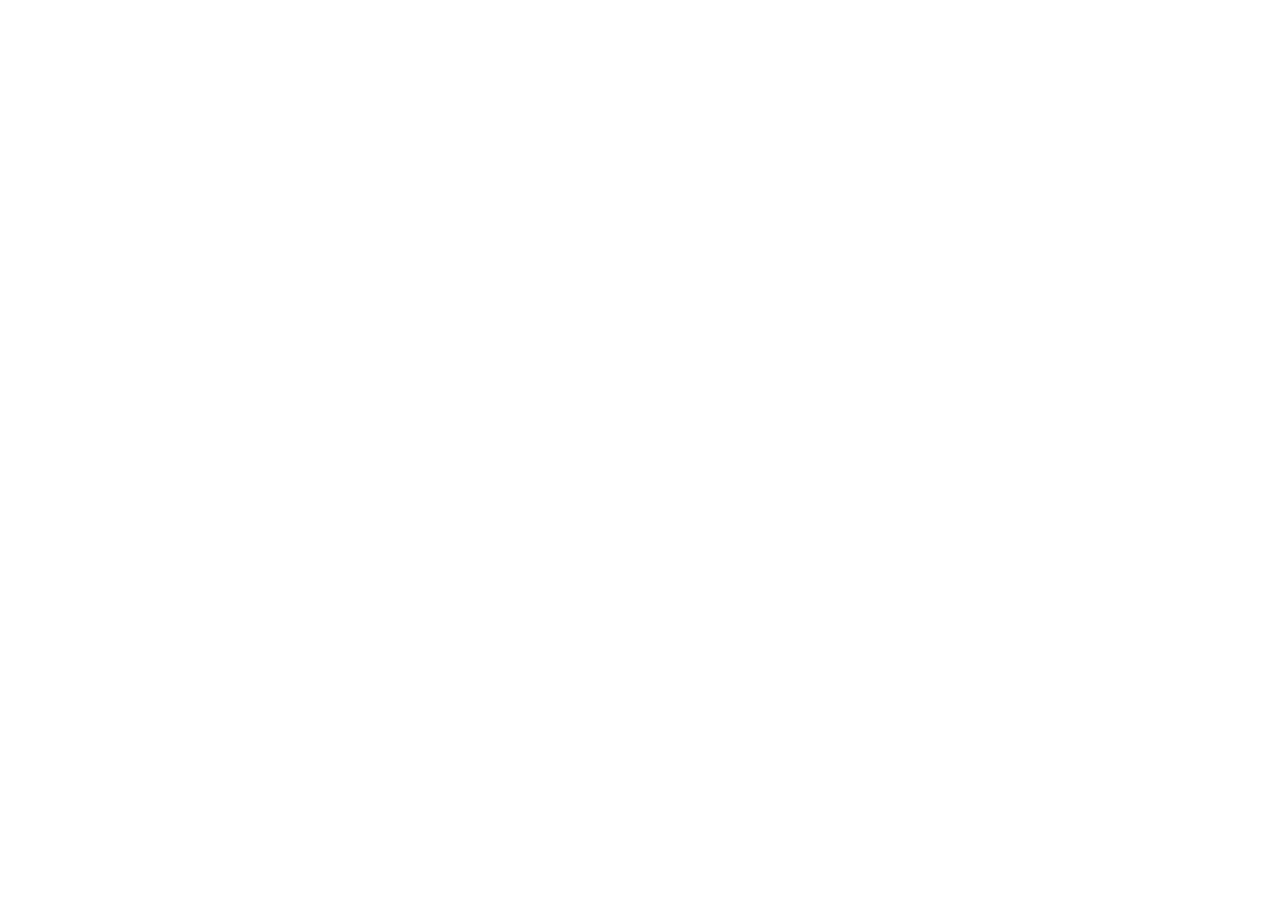
==== commit d39356dc: "refactor: remove local login for SIGA identity handoff" ====
--- a/frontend/index.html
+++ b/frontend/index.html
@@ -1,1793 +1,13 @@
 <!DOCTYPE html>
 <html lang="pt-BR">
-<head>
-  <meta charset="UTF-8">
-  <meta name="viewport" content="width=device-width, initial-scale=1.0">
-  <title>Agenda Fatec Araçatuba - Agendamento de Laboratórios</title>
-  <link rel="preconnect" href="https://fonts.googleapis.com">
-  <link href="https://fonts.googleapis.com/css?family=Source+Sans+Pro:300,400,400i,600,700" rel="stylesheet">
-  <link rel="stylesheet" href="https://cdnjs.cloudflare.com/ajax/libs/font-awesome/6.5.0/css/all.min.css">
-  <style>
-    * { margin: 0; padding: 0; box-sizing: border-box; }
-    body {
-      font-family: 'Source Sans Pro', sans-serif;
-      font-size: 16px;
-      font-weight: 300;
-      line-height: 26px;
-      color: #000;
-      background: #fff;
-    }
-    a { text-decoration: none !important; transition: all .3s ease-in-out; }
-    h1,h2,h3,h4,h5,h6 { color: #232323; font-family: 'Source Sans Pro', sans-serif; }
-
-    /* TOPBAR - identico ao site */
-    .topbar {
-      border-bottom: 1px solid #eee;
-      background-color: #fff;
-      padding: 9px 15px;
-    }
-    .topbar .container { display: flex; justify-content: space-between; align-items: center; flex-wrap: wrap; max-width: 1170px; margin: 0 auto; }
-    .topbar ul { list-style: none; margin: 0; padding: 0; display: flex; align-items: center; gap: 10px; }
-    .topbar li, .topbar a { color: #757575; font-size: 13px; font-weight: 400; }
-    .topbar .fa-facebook { color: #3b5998; }
-    .topbar .fa-instagram { color: #e1306c; }
-    .topbar .fa-tiktok { color: #000; }
-    .topbar i { margin-right: 3px; }
-    .buttonLogin {
-      background-color: #cc3b3b;
-      color: white;
-      padding: 4px 16px;
-      border: none;
-      border-radius: 20px;
-      font-size: 13px;
-      font-weight: bold;
-      cursor: pointer;
-      transition: background-color 0.3s;
-    }
-    .buttonLogin:hover { background-color: #8a0101; }
-
-    /* HEADER - identico ao site */
-    .site-header {
-      padding: 20px 0;
-      background-color: #fff;
-      border-bottom: 1px solid #eee;
-    }
-    .site-header .container { max-width: 1170px; margin: 0 auto; display: flex; align-items: center; justify-content: space-between; }
-    .logo-area { display: flex; align-items: center; gap: 12px; }
-    .logo-area img { height: 75px; width: 120px; }
-    .logo-text h1 { font-size: 22px; color: #8b1a1a; margin: 0; line-height: 1.1; font-weight: 600; }
-    .logo-text small { font-size: 12px; color: #757575; }
-    nav.main-nav { display: flex; gap: 0; }
-    nav.main-nav a {
-      color: #8b1a1a !important;
-      font-size: 15px;
-      font-weight: 400;
-      padding: 17px 14px 3px;
-      border-bottom: 3px solid transparent;
-      display: inline-block;
-      position: relative;
-    }
-    nav.main-nav a:hover, nav.main-nav a.active {
-      border-bottom-color: #cc3b3b;
-    }
-
-    /* HERO / SPOTLIGHT - estilo Fatec */
-    .hero {
-      background: url('https://fatecaracatuba.edu.br/novo/resources/img/fatec2.jpg') center/cover no-repeat;
-      position: relative;
-      padding: 120px 0;
-      text-align: center;
-    }
-    .hero::before {
-      content: '';
-      position: absolute;
-      inset: 0;
-      background: rgba(204,59,59,.85);
-    }
-    .hero .container { position: relative; z-index: 1; max-width: 1170px; margin: 0 auto; }
-    .hero h2 { color: #fff; font-size: 42px; font-weight: 300; margin-bottom: 10px; }
-    .hero p { color: rgba(255,255,255,.9); font-size: 18px; max-width: 650px; margin: 0 auto 20px; }
-
-    /* SECTIONS */
-    .section { padding: 80px 0; background: #fff; }
-    .section.lb { background: #f1f6f7; }
-    .section-title { text-align: center; margin-bottom: 42px; }
-    .section-title small { font-size: 16px; color: #767676; display: block; margin-bottom: 4px; }
-    .section-title h3 { font-size: 34px; font-weight: 300; margin: 0 0 10px; line-height: 1; }
-    .section-title hr { width: 80px; margin: 10px auto 20px; border: 1px dotted #ccc; }
-
-    /* CONTAINER */
-    .container { max-width: 1170px; margin: 0 auto; padding: 0 15px; }
-
-    /* LAB GRID */
-    .lab-grid { display: grid; grid-template-columns: repeat(4, 1fr); gap: 20px; margin-bottom: 30px; }
-    .lab-card {
-      background: #f1f6f7;
-      border: 4px solid #f7fafb;
-      border-top: 6px solid #f7fafb;
-      padding: 30px 20px;
-      text-align: center;
-      cursor: pointer;
-      transition: all .3s ease-in-out;
-      position: relative;
-      overflow: hidden;
-    }
-    .lab-card:hover {
-      border-color: #f7fafb;
-      border-top-color: #cc3b3b;
-      box-shadow: 0 10px 5px 0px rgba(226,228,229,.5);
-    }
-    .lab-card.selected {
-      border-color: #cc3b3b;
-      border-top-color: #cc3b3b;
-      background: #fff;
-      box-shadow: 0 10px 5px 0px rgba(226,228,229,.5);
-    }
-    .lab-card .lab-icon { font-size: 50px; color: #cc3b3b; margin-bottom: 15px; }
-    .lab-card h4 { color: #232323; margin: 0 0 6px; font-size: 18px; font-weight: 600; }
-    .lab-card p { color: #757575; font-size: 14px; margin: 0; }
-    .badge-etec {
-      background: #cc3b3b;
-      color: #fff;
-      font-size: 11px;
-      padding: 3px 10px;
-      border-radius: 20px;
-      margin-top: 8px;
-      display: inline-block;
-      font-weight: 600;
-    }
-
-    /* DATE BAR */
-    .date-bar {
-      display: flex;
-      align-items: center;
-      gap: 14px;
-      flex-wrap: wrap;
-      margin-bottom: 24px;
-      background: #f1f6f7;
-      padding: 16px 24px;
-      border-radius: 4px;
-    }
-    .date-bar label { font-weight: 600; color: #232323; font-size: 15px; }
-    .date-bar input[type="date"] {
-      border: 1px solid #e4e5e6;
-      border-radius: 4px;
-      padding: 8px 14px;
-      font-size: 14px;
-      font-family: inherit;
-      background: #fff;
-    }
-    .date-bar input[type="date"]:focus { outline: none; border-color: #8b1a1a; }
-
-    /* CHIPS DE LABORATÓRIO (filtro colorido) */
-    .lab-chips { display:flex; flex-wrap:wrap; gap:10px; margin-bottom:24px; }
-    .lab-chip {
-      display:inline-flex; align-items:center; gap:8px;
-      padding:9px 16px; border-radius:999px;
-      border:2px solid #e4e5e6; background:#fff; color:#757575;
-      font-size:14px; font-weight:600; cursor:pointer;
-      transition:all .15s ease; font-family:inherit;
-    }
-    .lab-chip:hover { border-color:var(--lab-border); color:var(--lab-text); }
-    .lab-chip.selected {
-      border-color:var(--lab-solid); background:var(--lab-soft); color:var(--lab-text);
-      font-weight:700; box-shadow:0 0 0 3px var(--lab-ring);
-    }
-    .lab-chip .chip-dot {
-      width:12px; height:12px; border-radius:50%;
-      background:var(--lab-solid); flex-shrink:0;
-    }
-    .lab-chip .chip-cap { font-size:11px; opacity:.75; font-weight:600; }
-    .lab-chip .chip-etec {
-      font-size:10px; font-weight:800; padding:2px 7px; border-radius:999px;
-      background:#fdeede; color:#b45309; border:1px solid #f5d0a9;
-    }
-    /* Badges de perfil de cadastro */
-    .lab-chip .chip-perfil {
-      font-size:10px; font-weight:800; padding:2px 7px; border-radius:999px;
-      background:#eef2f7; color:#64748b; border:1px solid #dde3ea;
-    }
-    .lab-chip .chip-etec-ambos {
-      font-size:10px; font-weight:800; padding:2px 7px; border-radius:999px;
-      background:#e7f6ee; color:#15803d; border:1px solid #b7e4cd;
-    }
-    .lab-chip.chip-bloqueado { opacity:.55; }
-    .lab-chip.chip-bloqueado .chip-dot { filter:grayscale(.7); }
-
-    /* PAINEL DO ADMIN (modal) */
-    .adm-form-grid { display:grid; grid-template-columns:repeat(auto-fit,minmax(150px,1fr)); gap:0 12px; align-items:end; }
-    .adm-lista { display:flex; flex-direction:column; gap:8px; }
-    .adm-linha {
-      display:flex; align-items:center; gap:10px; flex-wrap:wrap;
-      padding:10px 12px; border:1px solid #e4e5e6; border-radius:4px; background:#f8fafb;
-    }
-    .adm-linha .adm-dot { width:11px; height:11px; border-radius:50%; flex-shrink:0; }
-    .adm-linha .adm-nome { font-weight:700; color:#232323; font-size:14px; }
-    .adm-linha .adm-meta { color:#757575; font-size:12.5px; }
-    .adm-linha .adm-acoes { margin-left:auto; display:flex; gap:6px; }
-    .btn-mini {
-      border:none; border-radius:3px; padding:5px 12px; font-size:12px;
-      font-weight:700; cursor:pointer; font-family:inherit; transition:background .15s;
-    }
-    .btn-editar { background:#e8f0fe; color:#1d4ed8; }
-    .btn-editar:hover { background:#d3e3fd; }
-    .btn-excluir { background:#fdecec; color:#b91c1c; }
-    .btn-excluir:hover { background:#fadcdc; }
-    .btn-perfil {
-      font-size:10px; font-weight:800; padding:2px 8px; border-radius:999px;
-      background:#eef2f7; color:#64748b; border:1px solid #dde3ea; white-space:nowrap;
-    }
-    .btn-perfil.p-etec { background:#fdeede; color:#b45309; border-color:#f5d0a9; }
-    .btn-perfil.p-ambos { background:#e7f6ee; color:#15803d; border-color:#b7e4cd; }
-    .btn-perfil.p-admin { background:#ede9fe; color:#6d28d9; border-color:#ddd6fe; }
-    .adm-vazio { text-align:center; color:#888; padding:22px; font-size:13.5px; }
-
-    /* CALENDÁRIO MENSAL */
-    .cal-nav-btn {
-      background: #fff;
-      border: 1px solid #e4e5e6;
-      border-radius: 3px;
-      width: 30px;
-      height: 30px;
-      cursor: pointer;
-      color: #8b1a1a;
-      font-size: 14px;
-      transition: all .2s;
-    }
-    .cal-nav-btn:hover { background: #cc3b3b; color: #fff; border-color: #cc3b3b; }
-    .calendar-grid {
-      display: grid;
-      grid-template-columns: repeat(7, 1fr);
-      gap: 6px;
-    }
-    .cal-weekday {
-      text-align: center;
-      font-weight: 600;
-      font-size: 13px;
-      color: #757575;
-      padding: 6px 0;
-      text-transform: capitalize;
-    }
-    .cal-day {
-      min-height: 78px;
-      background: #f8f9fa;
-      border: 2px solid #f1f6f7;
-      border-radius: 4px;
-      padding: 6px 8px;
-      cursor: pointer;
-      transition: all .2s;
-      position: relative;
-      display: flex;
-      flex-direction: column;
-      gap: 4px;
-    }
-    .cal-day:hover { border-color: #cc3b3b; background: #fff; box-shadow: 0 4px 10px rgba(204,59,59,.12); }
-    .cal-day.empty { background: transparent; border-color: transparent; cursor: default; }
-    .cal-day.empty:hover { box-shadow: none; background: transparent; }
-    .cal-day.outro-mes .cal-day-num { color: #bbb; }
-    .cal-day.past { opacity: .45; cursor: not-allowed; }
-    .cal-day.past:hover { border-color: #f1f6f7; box-shadow: none; background: #f8f9fa; }
-    .cal-day.hoje { border-color: #cc3b3b; background: #fff; }
-    .cal-day-num { font-weight: 700; font-size: 15px; color: #232323; }
-    .cal-day.hoje .cal-day-num { color: #cc3b3b; }
-    .cal-day-status { display: flex; flex-wrap: wrap; gap: 3px; margin-top: auto; }
-    .cal-dot {
-      display: inline-block;
-      width: 8px;
-      height: 8px;
-      border-radius: 50%;
-    }
-    .cal-dot-livre { background: #e4e5e6; }
-    .cal-dot-ocupado { background: #c62828; }
-    .cal-dot-conflito { background: #8b1a1a; }
-    .cal-dot-hoje { background: #cc3b3b; border: 2px solid #f8b4b4; }
-    .cal-ocupacao-resumo {
-      font-size: 11px;
-      color: #757575;
-      line-height: 1.3;
-      overflow: hidden;
-      text-overflow: ellipsis;
-      white-space: nowrap;
-    }
-    .cal-legend {
-      display: flex;
-      gap: 18px;
-      flex-wrap: wrap;
-      margin-bottom: 16px;
-      font-size: 13px;
-      color: #757575;
-    }
-    .cal-legend span { display: flex; align-items: center; gap: 6px; }
-    .campo-travado {
-      background: #f1f6f7 !important;
-      color: #757575 !important;
-      border: 1px dashed #e4e5e6 !important;
-      cursor: not-allowed;
-    }
-
-    /* SCHEDULE TABLE */
-    .schedule-table { width: 100%; border-collapse: collapse; font-size: 14px; table-layout: fixed; }
-    .schedule-table th:nth-child(1), .schedule-table td:nth-child(1) { width: 18%; }
-    .schedule-table th:nth-child(2), .schedule-table td:nth-child(2) { width: 14%; }
-    .schedule-table th:nth-child(3), .schedule-table td:nth-child(3) { width: 14%; }
-    .schedule-table th:nth-child(4), .schedule-table td:nth-child(4) { width: 36%; }
-    .schedule-table th:nth-child(5), .schedule-table td:nth-child(5) { width: 18%; text-align: center; }
-    .schedule-table th:nth-child(5) { text-align: center; }
-    .schedule-table th {
-      background: #8b1a1a;
-      color: #fff;
-      padding: 12px 14px;
-      text-align: left;
-      font-weight: 600;
-      font-size: 14px;
-    }
-    .schedule-table td {
-      padding: 12px 14px;
-      border-bottom: 1px solid #f1f1f1;
-      vertical-align: middle;
-    }
-    .schedule-table tr:hover td { background: #f9f9f9; }
-    .status-badge {
-      padding: 4px 12px;
-      border-radius: 3px;
-      font-size: 12px;
-      font-weight: 600;
-      display: inline-block;
-    }
-    .status-livre { background: #fff3e0; color: #e65100; }
-    .status-ocupado { background: #fce4ec; color: #c62828; }
-    .status-conflito { background: #fce4ec; color: #b71c1c; }
-    .status-confirmada { background: #fbe9e7; color: #d84315; }
-    .btn-reservar {
-      background: #cc3b3b;
-      color: #fff;
-      border: none;
-      padding: 7px 16px;
-      border-radius: 3px;
-      cursor: pointer;
-      font-size: 13px;
-      font-weight: 600;
-      transition: background .2s;
-    }
-    .btn-reservar:hover { background: #a02e2e; }
-
-    /* CARD */
-    .card {
-      background: #fff;
-      border-radius: 4px;
-      box-shadow: 10px 10px 5px 0px rgba(226,228,229,1);
-      overflow: hidden;
-    }
-    .card-header {
-      background: #cc3b3b;
-      color: #fff;
-      padding: 16px 24px;
-      font-weight: 600;
-      font-size: 17px;
-      display: flex;
-      align-items: center;
-      gap: 10px;
-    }
-    .card-body { padding: 24px; }
-
-    /* MODAL */
-    .modal-overlay { display: none; position: fixed; inset: 0; background: rgba(0,0,0,.5); z-index: 1000; align-items: center; justify-content: center; }
-    .modal-overlay.active { display: flex; }
-    .modal {
-      background: #fff;
-      border-radius: 4px;
-      width: 90%;
-      max-width: 520px;
-      max-height: 90vh;
-      overflow-y: auto;
-      box-shadow: 0 10px 40px rgba(0,0,0,.25);
-    }
-    .modal-header {
-      background: #cc3b3b;
-      color: #fff;
-      padding: 18px 24px;
-      display: flex;
-      justify-content: space-between;
-      align-items: center;
-    }
-    .modal-header h3 { font-size: 18px; margin: 0; font-weight: 600; }
-    .modal-close { background: none; border: none; color: #fff; font-size: 24px; cursor: pointer; }
-    .modal-body { padding: 24px; }
-    .modal-body label { display: block; font-weight: 600; margin-bottom: 4px; color: #232323; font-size: 14px; }
-    .modal-body input, .modal-body select, .modal-body textarea {
-      width: 100%;
-      border: 1px solid #e4e5e6;
-      border-radius: 4px;
-      padding: 10px 14px;
-      font-size: 14px;
-      font-family: inherit;
-      margin-bottom: 16px;
-      background: #f1f6f7;
-    }
-    .modal-body input:focus, .modal-body select:focus, .modal-body textarea:focus { outline: none; border-color: #8b1a1a; background: #fff; }
-    .modal-footer { padding: 0 24px 24px; display: flex; gap: 10px; justify-content: flex-end; }
-    .btn-primary {
-      background: #cc3b3b;
-      color: #fff;
-      border: none;
-      padding: 10px 28px;
-      border-radius: 3px;
-      font-weight: 600;
-      cursor: pointer;
-      font-size: 14px;
-      transition: background .2s;
-    }
-    .btn-primary:hover { background: #a02e2e; }
-    .btn-secondary {
-      background: #e4e5e6;
-      color: #232323;
-      border: none;
-      padding: 10px 28px;
-      border-radius: 3px;
-      font-weight: 600;
-      cursor: pointer;
-      font-size: 14px;
-    }
-    .btn-secondary:hover { background: #d0d0d0; }
-
-    /* TABS */
-    .tabs { display: flex; gap: 0; border-bottom: 2px solid #e4e5e6; }
-    .tab-btn {
-      padding: 14px 28px;
-      border: none;
-      background: #f1f6f7;
-      color: #757575;
-      font-weight: 600;
-      cursor: pointer;
-      font-size: 15px;
-      transition: all .2s;
-      border-bottom: 3px solid transparent;
-      margin-bottom: -2px;
-    }
-    .tab-btn.active { background: #fff; color: #8b1a1a; border-bottom-color: #cc3b3b; }
-    .tab-content { display: none; background: #fff; padding: 24px; border-radius: 0 0 4px 4px; }
-    .tab-content.active { display: block; }
-
-    /* AUDIT TABLE */
-    .audit-table { width: 100%; border-collapse: collapse; font-size: 13px; }
-    .audit-table th { background: #8b1a1a; color: #fff; padding: 10px 14px; text-align: left; font-weight: 600; }
-    .audit-table td { padding: 10px 14px; border-bottom: 1px solid #f1f1f1; }
-    .audit-table tr:hover td { background: #f9f9f9; }
-
-    /* CONFLICT CARD */
-    .conflict-card {
-      border: 2px solid #c62828;
-      border-radius: 4px;
-      padding: 20px;
-      margin-bottom: 16px;
-      background: #fce4ec;
-    }
-    .conflict-card h4 { color: #b71c1c; margin: 0 0 10px; font-size: 17px; font-weight: 600; }
-    .conflict-card p { margin: 4px 0; font-size: 14px; color: #555; }
-    .conflict-actions { display: flex; gap: 8px; margin-top: 14px; }
-    .btn-approve { background: #2e7d32; color: #fff; border: none; padding: 7px 18px; border-radius: 3px; cursor: pointer; font-weight: 600; font-size: 13px; }
-    .btn-reject { background: #c62828; color: #fff; border: none; padding: 7px 18px; border-radius: 3px; cursor: pointer; font-weight: 600; font-size: 13px; }
-
-    /* FOOTER - identico ao site */
-    .footer {
-      background: #232323;
-      color: #ccc;
-      padding: 40px 0 20px;
-    }
-    .footer .container { max-width: 1170px; margin: 0 auto; display: grid; grid-template-columns: 2fr 1fr 1fr 2fr; gap: 30px; }
-    .footer h4 { color: #fff; font-size: 16px; margin-bottom: 14px; font-weight: 600; }
-    .footer p, .footer li { font-size: 14px; line-height: 2; color: #999; }
-    .footer ul { list-style: none; padding: 0; }
-    .footer a { color: #999; text-decoration: none; }
-    .footer a:hover { color: #fff; }
-    .footer-bottom {
-      text-align: center;
-      border-top: 1px solid #333;
-      margin-top: 24px;
-      padding-top: 16px;
-      font-size: 13px;
-      color: #666;
-    }
-
-    /* TOAST */
-    .toast {
-      position: fixed;
-      bottom: 24px;
-      right: 24px;
-      background: #cc3b3b;
-      color: #fff;
-      padding: 14px 28px;
-      border-radius: 4px;
-      font-weight: 600;
-      box-shadow: 0 4px 16px rgba(0,0,0,.2);
-      z-index: 2000;
-      display: none;
-    }
-    .toast.error { background: #c62828; }
-    .toast.show { display: block; animation: slideUp .3s ease; }
-    @keyframes slideUp { from { transform: translateY(20px); opacity: 0; } to { transform: translateY(0); opacity: 1; } }
-
-    /* CALLOUT */
-    .callout {
-      padding: 30px;
-      background-color: #fff;
-      box-shadow: 10px 10px 5px 0px rgba(226,228,229,1);
-      border-radius: 4px;
-      margin-top: 40px;
-    }
-    .callout p { font-size: 22px; margin: 0; }
-    .btn-transparent {
-      display: inline-block;
-      border: 2px solid #cc3b3b;
-      color: #cc3b3b;
-      padding: 10px 30px;
-      border-radius: 3px;
-      font-weight: 600;
-      transition: all .3s;
-    }
-    .btn-transparent:hover { background: #cc3b3b; color: #fff; }
-
-    /* RESPONSIVE */
-    @media (max-width: 992px) {
-      .lab-chips { gap: 8px; }
-      .lab-chip { flex: 1 1 45%; justify-content: center; }
-      .footer .container { grid-template-columns: 1fr 1fr; }
-      nav.main-nav { display: none; }
-    }
-    @media (max-width: 576px) {
-      .lab-chip { flex: 1 1 100%; }
-      .hero h2 { font-size: 28px; }
-      .schedule-table { font-size: 12px; }
-      .footer .container { grid-template-columns: 1fr; }
-    }
-
-    /* LOGIN MODAL */
-    .login-icon { text-align: center; margin-bottom: 20px; }
-    .login-icon i { font-size: 60px; color: #cc3b3b; }
-    .login-error { background: #fce4ec; color: #c62828; padding: 10px 14px; border-radius: 4px; font-size: 13px; margin-bottom: 14px; display: none; border-left: 4px solid #c62828; }
-    .login-error.show { display: block; }
-    .login-hint { text-align: center; margin-top: 14px; font-size: 12px; color: #999; }
-
-    /* USER BADGE */
-    .user-badge {
-      display: flex;
-      align-items: center;
-      gap: 8px;
-      background: #fce4ec;
-      padding: 4px 14px 4px 10px;
-      border-radius: 20px;
-      font-size: 13px;
-      font-weight: 600;
-      color: #8b1a1a;
-    }
-    .user-badge i { font-size: 14px; }
-    .user-badge .btn-logout {
-      background: none;
-      border: none;
-      color: #c62828;
-      font-size: 12px;
-      cursor: pointer;
-      padding: 0 0 0 8px;
-      border-left: 1px solid #e4e5e6;
-      margin-left: 4px;
-    }
-    .user-badge .btn-logout:hover { color: #8a0101; }
-  </style>
-</head>
-<body>
-
-<!-- TOPBAR -->
-<div class="topbar">
-  <div class="container">
-    <ul>
-      <li>Acompanhe nossas Redes:</li>
-      <li><a href="https://www.facebook.com/fatecaracatuba/" target="_blank"><i class="fab fa-facebook"></i></a></li>
-      <li><a href="https://www.instagram.com/fatec177/" target="_blank"><i class="fab fa-instagram"></i></a></li>
-      <li><a href="https://www.tiktok.com/@fatec177" target="_blank"><i class="fab fa-tiktok"></i></a></li>
-    </ul>
-    <ul>
-      <li><i class="fa fa-clock-o"></i> Seg à Sex 7h30-11h30, 13h-17h</li>
-      <li><i class="fa fa-phone"></i> (18) 3625-9914</li>
-      <li id="professorArea"><button class="buttonLogin" style="background:#8b1a1a;" onclick="abrirLoginProfessor()"><i class="fa fa-user-graduate"></i> Área do Professor</button></li>
-      <li id="loginArea"><button class="buttonLogin" onclick="abrirLogin()"><i class="fa fa-sign-in"></i> Login Coordenador</button></li>
-    </ul>
-  </div>
-</div>
-
-<!-- HEADER -->
-<header class="site-header">
-  <div class="container">
-    <div class="logo-area">
-      <img src="https://fatecaracatuba.edu.br/novo/resources/img/logo-fatec.png" alt="Fatec Araçatuba">
-      <div class="logo-text">
-        <h1>Agenda Fatec</h1>
-        <small>Agendamento de Laboratórios</small>
-      </div>
-    </div>
-    <nav class="main-nav">
-      <a href="#" class="active" onclick="showSection('agendamento')">Agendamento</a>
-      <a href="#" onclick="acessoCoordenador()">Coordenador</a>
-      <a href="#" onclick="showSection('auditoria')">Auditoria LGPD</a>
-    </nav>
-  </div>
-</header>
-
-<!-- HERO -->
-<section class="hero">
-  <div class="container">
-    <h2>Sistema de Agendamento de Laboratórios</h2>
-    <p>Agendamento de laboratórios da Fatec Araçatuba com suporte a ETEC e conformidade LGPD</p>
-  </div>
-</section>
-
-<!-- AGENDAMENTO -->
-<section class="section" id="sec-agendamento">
-  <div class="container">
-    <div class="section-title">
-      <small>Bem vindo a Fatec Araçatuba</small>
-      <h3>Laboratórios</h3>
-      <hr>
-    </div>
-    <div class="lab-chips" id="labGrid"></div>
-
-    <div id="calendarioContainer">
-      <div class="card">
-        <div class="card-header" id="calHeader">
-          <i class="fa fa-calendar"></i> Calendário de Agendamento
-          <span style="margin-left:auto; display:flex; align-items:center; gap:12px;">
-            <button class="cal-nav-btn" onclick="mudarMes(-1)" title="Mês anterior"><i class="fa fa-chevron-left"></i></button>
-            <span id="calTituloMes" style="font-size:15px; min-width:160px; text-align:center;"></span>
-            <button class="cal-nav-btn" onclick="mudarMes(1)" title="Próximo mês"><i class="fa fa-chevron-right"></i></button>
-          </span>
-        </div>
-        <div class="card-body">
-          <div class="cal-legend">
-            <span><i class="cal-dot cal-dot-livre"></i> Disponível</span>
-            <span><i class="cal-dot cal-dot-ocupado"></i> Com reserva</span>
-            <span><i class="cal-dot cal-dot-conflito"></i> Em conflito</span>
-            <span><i class="cal-dot cal-dot-hoje"></i> Hoje</span>
-          </div>
-          <div class="calendar-grid" id="calendarGrid"></div>
-          <p style="margin-top:16px; color:#757575; font-size:13px;">
-            <i class="fa fa-info-circle"></i> Clique em um dia do calendário para agendar sua aula. Se o horário já estiver ocupado, a coordenação será notificada para mediação.
-          </p>
-        </div>
-      </div>
-    </div>
-  </div>
-</section>
-
-<!-- PAINEL COORDENADOR -->
-<section class="section lb" id="sec-coordenador" style="display:none;">
-  <div class="container">
-    <div class="section-title">
-      <small>Gestão de Reservas</small>
-      <h3>Painel do Coordenador</h3>
-      <hr>
-    </div>
-    <div class="tabs">
-      <button class="tab-btn active" onclick="showTab(this, 'tab-conflitos')">Conflitos Pendentes</button>
-      <button class="tab-btn" onclick="showTab(this, 'tab-reservas')">Todas as Reservas</button>
-    </div>
-    <div class="tab-content active" id="tab-conflitos">
-      <div id="conflitosList"></div>
-    </div>
-    <div class="tab-content" id="tab-reservas">
-      <table class="audit-table">
-        <thead>
-          <tr><th>Laboratório</th><th>Professor</th><th>Disciplina</th><th>Data/Horário</th><th>Status</th></tr>
-        </thead>
-        <tbody id="reservasTable"></tbody>
-      </table>
-    </div>
-  </div>
-</section>
-
-<!-- AUDITORIA LGPD -->
-<section class="section" id="sec-auditoria" style="display:none;">
-  <div class="container">
-    <div class="section-title">
-      <small>Conformidade</small>
-      <h3>Trilha de Auditoria LGPD</h3>
-      <hr>
-    </div>
-    <div class="card">
-      <div class="card-body" style="overflow-x:auto;">
-        <table class="audit-table">
-          <thead>
-            <tr><th>Data/Hora</th><th>Usuário</th><th>Ação</th><th>Entidade</th><th>Detalhes</th><th>IP</th></tr>
-          </thead>
-          <tbody id="auditTable"></tbody>
-        </table>
-      </div>
-    </div>
-  </div>
-</section>
-
-<!-- CALLOUT -->
-<section class="section lb" style="padding: 42px 0 !important;">
-  <div class="container">
-    <div class="callout" style="display:flex; align-items:center; justify-content:space-between; flex-wrap:wrap; gap:20px;">
-      <p style="flex:1;">Ficou com dúvidas? Procure a coordenação do curso.</p>
-      <a href="https://fatecaracatuba.edu.br/novo/contato" class="btn-transparent" target="_blank">Contate-nos</a>
-    </div>
-  </div>
-</section>
-
-<!-- MODAL RESERVA -->
-<div class="modal-overlay" id="modalReserva">
-  <div class="modal">
-    <div class="modal-header">
-      <h3><i class="fa fa-plus-circle"></i> Nova Reserva</h3>
-      <button class="modal-close" onclick="fecharModal('modalReserva')">&times;</button>
-    </div>
-    <div class="modal-body">
-      <input type="hidden" id="reservaData">
-      <p id="reservaInfo" style="background:#fce4ec; padding:12px; border-radius:4px; font-size:14px; margin-bottom:16px; border-left:4px solid #cc3b3b;"></p>
-      <label>Matéria / Disciplina *</label>
-      <input type="text" id="reservaFinalidade" placeholder="Ex: Estruturas de Dados">
-      <label>Horário da Aula *</label>
-      <select id="reservaSlot"></select>
-      <label id="reservaLabelProf">Professor (puxado do cadastro SIGA)</label>
-      <input type="text" id="reservaProfessor" class="campo-travado" readonly tabindex="-1">
-      <label>E-mail Institucional</label>
-      <input type="email" id="reservaEmail" class="campo-travado" readonly tabindex="-1">
-      <p id="reservaDicaSiga" style="display:none; background:#fff8e1; padding:9px 12px; border-radius:4px; font-size:12.5px; margin-top:-6px; border-left:4px solid #f59e0b;">
-        <i class="fa fa-info-circle"></i> Preencha seu nome e e-mail acima, ou
-        <a href="#" onclick="abrirLoginProfessor(); return false;" style="color:#8b1a1a; font-weight:700;">entre com o SIGA</a>
-        para puxar do cadastro automaticamente.
-      </p>
-      <label>Observação</label>
-      <textarea id="reservaObs" rows="2" placeholder="Ex: Necessita projetor"></textarea>
-      <label style="display:flex; align-items:center; gap:8px; cursor:pointer;">
-        <input type="checkbox" id="reservaRecorrente" style="width:auto; margin:0;"> Agendamento Recorrente (semanal)
-      </label>
-      <div id="recorrenciaOpts" style="display:none; margin-top:8px;">
-        <label>Quantas semanas? (máx. 4)</label>
-        <input type="number" id="reservaSemanas" min="1" max="4" value="2">
-      </div>
-    </div>
-    <div class="modal-footer">
-      <button class="btn-secondary" onclick="fecharModal('modalReserva')">Cancelar</button>
-      <button class="btn-primary" onclick="confirmarReserva()"><i class="fa fa-check"></i> Confirmar</button>
-    </div>
-  </div>
-</div>
-
-<!-- MODAL CONFLITO -->
-<div class="modal-overlay" id="modalConflito">
-  <div class="modal">
-    <div class="modal-header" style="background:#c62828;">
-      <h3><i class="fa fa-exclamation-triangle"></i> Resolver Conflito</h3>
-      <button class="modal-close" onclick="fecharModal('modalConflito')">&times;</button>
-    </div>
-    <div class="modal-body">
-      <input type="hidden" id="conflitoReservaId">
-      <p id="conflitoInfo" style="background:#fce4ec; padding:12px; border-radius:4px; font-size:14px; margin-bottom:16px; border-left:4px solid #c62828;"></p>
-      <label>Decisão *</label>
-      <select id="conflitoDecisao">
-        <option value="">Selecione...</option>
-        <option value="1">Confirmar Reserva</option>
-        <option value="3">Cancelar Reserva</option>
-      </select>
-      <label>Justificativa *</label>
-      <textarea id="conflitoJustificativa" rows="3" placeholder="Descreva o motivo da decisão..."></textarea>
-    </div>
-    <div class="modal-footer">
-      <button class="btn-secondary" onclick="fecharModal('modalConflito')">Fechar</button>
-      <button class="btn-primary" style="background:#c62828;" onclick="resolverConflito()"><i class="fa fa-gavel"></i> Aplicar</button>
-    </div>
-  </div>
-</div>
-
-<!-- MODAL LOGIN COORDENADOR -->
-<div class="modal-overlay" id="modalLogin">
-  <div class="modal" style="max-width:400px;">
-    <div class="modal-header">
-      <h3><i class="fa fa-lock"></i> Acesso Coordenador</h3>
-      <button class="modal-close" onclick="fecharModal('modalLogin')">&times;</button>
-    </div>
-    <div class="modal-body">
-      <div class="login-icon"><i class="fa fa-user-shield"></i></div>
-      <div class="login-error" id="loginError">E-mail ou senha inválidos.</div>
-      <label>E-mail Institucional *</label>
-      <input type="email" id="loginEmail" placeholder="Ex: coordenador@fatec.sp.gov.br">
-      <label>Senha *</label>
-      <input type="password" id="loginSenha" placeholder="Digite sua senha">
-      <button class="btn-primary" style="width:100%; margin-top:8px;" onclick="fazerLogin()"><i class="fa fa-sign-in"></i> Entrar</button>
-      <p class="login-hint">Para teste: <strong>coordenador@fatec.sp.gov.br</strong> / <strong>123456</strong><br>Admin: <strong>admin@fatec.sp.gov.br</strong> / <strong>admin</strong></p>
-    </div>
-  </div>
-</div>
-
-<!-- MODAL LOGIN PROFESSOR (SIGA) -->
-<div class="modal-overlay" id="modalLoginProf">
-  <div class="modal" style="max-width:400px;">
-    <div class="modal-header" style="background:#8b1a1a;">
-      <h3><i class="fa fa-user-graduate"></i> Área do Professor</h3>
-      <button class="modal-close" onclick="fecharModal('modalLoginProf')">&times;</button>
-    </div>
-    <div class="modal-body">
-      <div class="login-icon"><i class="fa fa-graduation-cap"></i></div>
-      <div class="login-error" id="loginProfError">E-mail ou senha inválidos.</div>
-      <label>E-mail SIGA *</label>
-      <input type="email" id="loginProfEmail" placeholder="Ex: carlos.eduardo@fatec.sp.gov.br">
-      <label>Senha *</label>
-      <input type="password" id="loginProfSenha" placeholder="Digite sua senha do SIGA">
-      <button class="btn-primary" style="width:100%; margin-top:8px; background:#8b1a1a;" onclick="fazerLoginProfessor()"><i class="fa fa-sign-in"></i> Entrar</button>
-      <p class="login-hint">Para teste: <strong>carlos.eduardo@fatec.sp.gov.br</strong> / <strong>123456</strong></p>
-    </div>
-  </div>
-</div>
-
-<!-- MODAL PAINEL DO ADMIN -->
-<div class="modal-overlay" id="modalAdmin">
-  <div class="modal" style="max-width:720px;">
-    <div class="modal-header" style="background:#4c1d95;">
-      <h3><i class="fa fa-user-secret"></i> Painel do Admin</h3>
-      <button class="modal-close" onclick="fecharModal('modalAdmin')">&times;</button>
-    </div>
-    <div class="modal-body">
-      <div class="tabs">
-        <button class="tab-btn active" onclick="showTab(this,'tab-adm-salas','modalAdmin')">Salas</button>
-        <button class="tab-btn" onclick="showTab(this,'tab-adm-professores','modalAdmin')">Professores</button>
-        <button class="tab-btn" onclick="showTab(this,'tab-adm-paineis','modalAdmin')">Painéis</button>
-      </div>
-
-      <!-- ABA: SALAS -->
-      <div class="tab-content active" id="tab-adm-salas" style="background:transparent; padding:18px 0 0;">
-        <div id="admLabEditInfo" style="display:none; background:#ede9fe; color:#5b21b6; border-left:4px solid #7c3aed; padding:8px 12px; border-radius:4px; font-size:13px; font-weight:700; margin-bottom:12px;">
-          <i class="fa fa-pencil"></i> Editando sala existente...
-        </div>
-        <label>Nome da sala *</label>
-        <input id="admLabNome" placeholder="Ex: Laboratório 3">
-        <div class="adm-form-grid">
-          <div>
-            <label>Capacidade *</label>
-            <input type="number" id="admLabCap" min="1" value="30">
-          </div>
-          <div>
-            <label>Perfil de uso</label>
-            <select id="admLabPerfil"></select>
-          </div>
-          <div style="display:flex; gap:8px; padding-bottom:16px;">
-            <button class="btn-primary" id="admLabBtn" onclick="salvarLabAdmin()"><i class="fa fa-save"></i> Cadastrar</button>
-            <button class="btn-secondary" id="admLabCancel" style="display:none;" onclick="cancelarEdicaoLab()">Cancelar</button>
-          </div>
-        </div>
-        <p style="font-size:12px; color:#757575; margin:0 0 14px; line-height:1.5;">
-          Perfis: <b>Fatec</b> (só professores Fatec) · <b>ETEC</b> (só ETEC) · <b>Fatec/ETEC</b> (ambos). Só quem tem o perfil compatível consegue reservar a sala.
-        </p>
-        <div class="adm-lista" id="admListaLabs"></div>
-      </div>
-
-      <!-- ABA: PROFESSORES -->
-      <div class="tab-content" id="tab-adm-professores" style="background:transparent; padding:18px 0 0;">
-        <div class="adm-form-grid">
-          <div>
-            <label>Nome *</label>
-            <input id="admProfNome" placeholder="Ex: Prof. Ana Souza">
-          </div>
-          <div>
-            <label>E-mail institucional *</label>
-            <input type="email" id="admProfEmail" placeholder="nome@fatec.sp.gov.br">
-          </div>
-          <div>
-            <label>Senha *</label>
-            <input type="password" id="admProfSenha" placeholder="Senha de acesso">
-          </div>
-          <div>
-            <label>Perfil *</label>
-            <select id="admProfPerfil"></select>
-          </div>
-        </div>
-        <button class="btn-primary" style="margin-bottom:14px;" onclick="salvarProfAdmin()"><i class="fa fa-user-plus"></i> Cadastrar professor</button>
-        <div class="adm-lista" id="admListaProfs"></div>
-      </div>
-
-      <!-- ABA: PAINÉIS -->
-      <div class="tab-content" id="tab-adm-paineis" style="background:transparent; padding:18px 0 0;">
-        <div class="adm-linha" style="flex-direction:column; align-items:flex-start; gap:8px;">
-          <span class="adm-nome"><i class="fa fa-gavel"></i> Painel do Coordenador</span>
-          <span class="adm-meta">Conflitos pendentes, todas as reservas e decisão sobre conflitos.</span>
-          <button class="btn-mini btn-editar" onclick="fecharModal('modalAdmin'); showSection('coordenador');">Abrir Painel do Coordenador</button>
-        </div>
-        <div class="adm-linha" style="flex-direction:column; align-items:flex-start; gap:8px;">
-          <span class="adm-nome"><i class="fa fa-clipboard"></i> Auditoria LGPD</span>
-          <span class="adm-meta">Trilha de auditoria com todas as ações registradas no sistema.</span>
-          <button class="btn-mini btn-editar" onclick="fecharModal('modalAdmin'); showSection('auditoria');">Abrir Auditoria</button>
-        </div>
-        <div class="adm-linha" style="flex-direction:column; align-items:flex-start; gap:8px;">
-          <span class="adm-nome"><i class="fa fa-calendar"></i> Agendamento</span>
-          <span class="adm-meta">Voltar ao calendário mensal de reservas.</span>
-          <button class="btn-mini btn-editar" onclick="fecharModal('modalAdmin'); showSection('agendamento');">Voltar ao Calendário</button>
-        </div>
-      </div>
-    </div>
-  </div>
-</div>
-
-<!-- TOAST -->
-<div class="toast" id="toast"></div>
-
-<!-- FOOTER -->
-<footer class="footer">
-  <div class="container">
-    <div>
-      <h4>Estágio</h4>
-      <ul>
-        <li><a href="https://fatecaracatuba.edu.br/novo/estagio" target="_blank">Sobre Estágio</a></li>
-      </ul>
-    </div>
-    <div>
-      <h4>Trabalho de Graduação</h4>
-      <ul>
-        <li><a href="https://fatecaracatuba.edu.br/novo/trabalho-de-graduacao" target="_blank">Sobre TG</a></li>
-      </ul>
-    </div>
-    <div>
-      <h4>Links</h4>
-      <ul>
-        <li><a href="https://fatecaracatuba.edu.br/novo" target="_blank">Site Fatec</a></li>
-        <li><a href="https://siga.cps.sp.gov.br/sigaaluno/applogin.aspx" target="_blank">SIGA Alunos</a></li>
-        <li><a href="https://siga.cps.sp.gov.br/fatec/login.aspx" target="_blank">SIGA Professores</a></li>
-      </ul>
-    </div>
-    <div>
-      <h4>Contato e Atendimento</h4>
-      <p><i class="glyphicon glyphicon-pushpin"></i> Av. Prestes Maia, 1764 - Jd. Ipanema, Araçatuba/SP - Cep: 16052-045</p>
-      <p><i class="glyphicon glyphicon-time"></i> Segunda à Sexta-feira das 7h30 às 11h30, das 13h às 17h</p>
-      <p><i class="glyphicon glyphicon-phone"></i> (18) 3625-9914 (Whatsapp)</p>
-      <p><i class="glyphicon glyphicon-envelope"></i> comunicacao.aracatuba@fatec.sp.gov.br</p>
-    </div>
-  </div>
-  <div class="footer-bottom">
-    &copy; 2026 Fatec Araçatuba - Agenda de Laboratórios. Todos os direitos reservados.
-  </div>
-</footer>
-
-<script>
-const API = 'http://localhost:5000/api';
-
-// Perfis de cadastro: professor/sala é Fatec, ETEC, Fatec/ETEC ou Admin
-const PERFIS_CADASTRO = ['Fatec', 'ETEC', 'Fatec/ETEC', 'Admin'];
-const PERFIS_LAB = ['Fatec', 'ETEC', 'Fatec/ETEC'];
-
-// Cadastro base de salas (sobrescrito pelo que o admin salvar no popup)
-const laboratoriosBase = [
-  { id: 1, nome: 'Laboratório 1', compartilhadoEtec: true, capacidade: 30, ativo: true, perfil: 'Fatec/ETEC' },
-  { id: 2, nome: 'Laboratório 2', compartilhadoEtec: true, capacidade: 30, ativo: true, perfil: 'Fatec/ETEC' },
-  { id: 9, nome: 'Laboratório 9', compartilhadoEtec: false, capacidade: 35, ativo: true, perfil: 'Fatec' },
-  { id: 10, nome: 'Laboratório 10', compartilhadoEtec: false, capacidade: 35, ativo: true, perfil: 'Fatec' },
-];
-
-const laboratorios = [];
-let laboratoriosRemovidos = [];
-
-// Perfil de uso de uma sala (compatível com cadastros antigos sem `perfil`)
-function perfilLab(l) {
-  if (!l) return 'Fatec';
-  return l.perfil || (l.compartilhadoEtec ? 'Fatec/ETEC' : 'Fatec');
-}
-
-// Um professor só reserva salas do próprio perfil (Fatec/ETEC e Admin usam todas)
-function podeReservarLab(l) {
-  if (!professorLogado) return true; // sem login, o fluxo de reserva é livre
-  const pp = professorLogado.perfil || 'Fatec/ETEC';
-  if (pp === 'Admin' || pp === 'Fatec/ETEC') return true;
-  const lp = perfilLab(l);
-  return lp === 'Fatec/ETEC' || lp === pp;
-}
-
-function persistirLabs() {
-  localStorage.setItem('fatec_labs', JSON.stringify(laboratorios));
-  localStorage.setItem('fatec_labs_removidos', JSON.stringify(laboratoriosRemovidos));
-}
-
-function carregarLabsPersistidos() {
-  try {
-    laboratoriosRemovidos = JSON.parse(localStorage.getItem('fatec_labs_removidos') || '[]');
-    const salvos = JSON.parse(localStorage.getItem('fatec_labs') || 'null');
-    const lista = Array.isArray(salvos) && salvos.length ? salvos : laboratoriosBase;
-    laboratorios.length = 0;
-    lista.forEach(l => laboratorios.push(l));
-  } catch (e) {
-    laboratorios.length = 0;
-    laboratoriosBase.forEach(l => laboratorios.push(l));
-  }
-}
-
-// Cada laboratório tem sua cor de identificação (mesmo padrão da versão React)
-const CORES_LAB = {
-  1:  { hue: '0'    }, // vermelho (padrão CPS)
-  2:  { hue: '217'  }, // azul
-  9:  { hue: '152'  }, // verde
-  10: { hue: '282'  }, // roxo
-};
-
-function estiloLab(id) {
-  // Salas novas (cadastradas pelo admin) ganham uma cor automática pelo id
-  const hue = CORES_LAB[id] ? CORES_LAB[id].hue : String((Number(id) * 53) % 360);
-  return {
-    solid:  `hsl(${hue} 68% 45%)`,
-    soft:   `hsl(${hue} 72% 96%)`,
-    border: `hsl(${hue} 62% 80%)`,
-    text:   `hsl(${hue} 58% 32%)`,
-    ring:   `hsl(${hue} 70% 90%)`,
-  };
-}
-
-const slotsPadrao = [
-  { id: 1, turno: 'Manhã', horaInicio: '07:30', horaFim: '08:20', descricao: 'Manhã - Bloco 1' },
-  { id: 2, turno: 'Manhã', horaInicio: '08:20', horaFim: '09:10', descricao: 'Manhã - Bloco 2' },
-  { id: 3, turno: 'Manhã', horaInicio: '09:20', horaFim: '10:10', descricao: 'Manhã - Bloco 3' },
-  { id: 4, turno: 'Manhã', horaInicio: '10:10', horaFim: '11:00', descricao: 'Manhã - Bloco 4' },
-  { id: 5, turno: 'Manhã', horaInicio: '11:10', horaFim: '12:00', descricao: 'Manhã - Bloco 5' },
-  { id: 6, turno: 'Manhã', horaInicio: '12:00', horaFim: '12:50', descricao: 'Manhã - Bloco 6' },
-  { id: 7, turno: 'Noite', horaInicio: '18:40', horaFim: '19:30', descricao: 'Noite - Bloco 1' },
-  { id: 8, turno: 'Noite', horaInicio: '19:30', horaFim: '20:20', descricao: 'Noite - Bloco 2' },
-  { id: 9, turno: 'Noite', horaInicio: '20:20', horaFim: '21:10', descricao: 'Noite - Bloco 3' },
-  { id: 10, turno: 'Noite', horaInicio: '21:20', horaFim: '22:10', descricao: 'Noite - Bloco 4' },
-  { id: 11, turno: 'Noite', horaInicio: '22:10', horaFim: '23:00', descricao: 'Noite - Bloco 5' },
-];
-
-const slotsEtec = [
-  { id: 101, turno: 'Tarde', horaInicio: '13:15', horaFim: '14:05', descricao: 'ETEC - Bloco 1' },
-  { id: 102, turno: 'Tarde', horaInicio: '14:05', horaFim: '14:55', descricao: 'ETEC - Bloco 2' },
-  { id: 103, turno: 'Tarde', horaInicio: '15:10', horaFim: '16:00', descricao: 'ETEC - Bloco 3' },
-];
-
-let reservas = [
-  { id: '1', laboratorioId: 1, usuarioNome: 'Prof. Carlos Eduardo', finalidade: 'Estruturas de Dados', dataInicio: hojeStr() + 'T07:30:00', dataFim: hojeStr() + 'T08:20:00', status: 1 },
-  { id: '2', laboratorioId: 2, usuarioNome: 'Profa. Juliana Santos', finalidade: 'Banco de Dados SQL', dataInicio: hojeStr() + 'T19:30:00', dataFim: hojeStr() + 'T21:10:00', status: 1 },
-  { id: '3', laboratorioId: 9, usuarioNome: 'Prof. Carlos Eduardo', finalidade: 'Inteligência Artificial', dataInicio: hojeStr() + 'T20:20:00', dataFim: hojeStr() + 'T22:10:00', status: 2 },
-];
-
-let auditorias = [
-  { id: 1, usuarioEmail: 'carlos.eduardo@fatec.sp.gov.br', acao: 'CRIACAO_RESERVA', entidadeAfetada: 'Reserva', registroId: '1', detalhes: 'Reserva criada para Lab 1 (Estruturas de Dados).', ipOrigem: '189.19.45.12', dataHoraUtc: new Date(Date.now() - 3600000).toISOString() },
-  { id: 2, usuarioEmail: 'marcelo.oliveira@fatec.sp.gov.br', acao: 'RESOLUCAO_CONFLITO', entidadeAfetada: 'Reserva', registroId: '3', detalhes: 'Conflito identificado para deliberação institucional.', ipOrigem: '189.19.45.2', dataHoraUtc: new Date().toISOString() },
-];
-
-let labSelecionado = null;
-let coordenadorLogado = false;
-let coordenadorEmail = '';
-const SESSAO_DURACAO = 24 * 60 * 60 * 1000; // 1 dia
-
-// Usuários mock (simula o SIGA)
-const usuariosCoord = [
-  { email: 'coordenador@fatec.sp.gov.br', senha: '123456', nome: 'Prof. Marcelo Oliveira', perfil: 'Coordenador' },
-  { email: 'admin@fatec.sp.gov.br', senha: 'admin', nome: 'Admin Sistema', perfil: 'Administrador' },
-];
-
-// Professores mock (simula cadastro SIGA) — senha padrão: 123456
-// Professores mock (simula cadastro SIGA) — senha padrão: 123456
-// Cada professor tem perfil de cadastro: Fatec, ETEC, Fatec/ETEC ou Admin
-const usuariosProfBase = [
-  { email: 'carlos.eduardo@fatec.sp.gov.br', senha: '123456', nome: 'Prof. Carlos Eduardo', sigaId: 'SIGA-PROF-1001', perfil: 'Fatec' },
-  { email: 'juliana.santos@fatec.sp.gov.br', senha: '123456', nome: 'Profa. Juliana Santos', sigaId: 'SIGA-PROF-1002', perfil: 'Fatec/ETEC' },
-  { email: 'paulo.mendonca@fatec.sp.gov.br', senha: '123456', nome: 'Prof. Paulo Mendonça', sigaId: 'SIGA-PROF-1003', perfil: 'ETEC' },
-];
-
-const usuariosProf = [];
-
-function persistirProfessores() {
-  localStorage.setItem('fatec_users_prof', JSON.stringify(usuariosProf));
-}
-
-function carregarProfessoresPersistidos() {
-  try {
-    const salvos = JSON.parse(localStorage.getItem('fatec_users_prof') || 'null');
-    const lista = Array.isArray(salvos) && salvos.length ? salvos : usuariosProfBase;
-    usuariosProf.length = 0;
-    lista.forEach(u => usuariosProf.push(u));
-  } catch (e) {
-    usuariosProf.length = 0;
-    usuariosProfBase.forEach(u => usuariosProf.push(u));
-  }
-}
-
-let professorLogado = null; // { nome, email, sigaId }
-let mesAtual = new Date();  // mês exibido no calendário
-
-function hojeStr() { return new Date().toISOString().split('T')[0]; }
-
-// Verifica se a sessão ainda é válida
-function verificarSessao() {
-  const loginTime = localStorage.getItem('fatec_login_time');
-  if (!loginTime) return false;
-  if (Date.now() - parseInt(loginTime) > SESSAO_DURACAO) {
-    localStorage.removeItem('fatec_login_time');
-    localStorage.removeItem('fatec_user');
-    return false;
-  }
-  return true;
-}
-
-// Restaura sessão salva se ainda válida
-function restaurarSessao() {
-  if (verificarSessao()) {
-    const user = JSON.parse(localStorage.getItem('fatec_user'));
-    if (user) {
-      coordenadorLogado = true;
-      coordenadorEmail = user.email;
-    }
-  }
-}
-
-// === LOGIN ===
-function abrirLogin() {
-  document.getElementById('loginEmail').value = localStorage.getItem('fatec_email') || '';
-  document.getElementById('loginSenha').value = '';
-  document.getElementById('loginError').classList.remove('show');
-  document.getElementById('modalLogin').classList.add('active');
-  setTimeout(() => {
-    const emailSalvo = localStorage.getItem('fatec_email');
-    if (emailSalvo) document.getElementById('loginSenha').focus();
-    else document.getElementById('loginEmail').focus();
-  }, 100);
-}
-
-function fazerLogin() {
-  const email = document.getElementById('loginEmail').value.trim().toLowerCase();
-  const senha = document.getElementById('loginSenha').value;
-  const user = usuariosCoord.find(u => u.email === email && u.senha === senha);
-
-  if (!user) {
-    document.getElementById('loginError').classList.add('show');
-    return;
-  }
-
-  localStorage.setItem('fatec_email', email);
-  localStorage.setItem('fatec_user', JSON.stringify(user));
-  localStorage.setItem('fatec_login_time', String(Date.now()));
-
-  coordenadorLogado = true;
-  coordenadorEmail = user.email;
-  fecharModal('modalLogin');
-  renderUserBadge();
-  showSection('coordenador');
-  document.querySelectorAll('nav.main-nav a').forEach(a => a.classList.remove('active'));
-  document.querySelectorAll('nav.main-nav a')[1].classList.add('active');
-  if (user.perfil === 'Administrador') {
-    showToast(`Bem-vindo, ${user.nome}! Painel do Admin aberto.`);
-    abrirModalAdmin();
-  } else {
-    showToast(`Bem-vindo, ${user.nome}!`);
-  }
-}
-
-function logout() {
-  coordenadorLogado = false;
-  coordenadorEmail = '';
-  localStorage.removeItem('fatec_user');
-  localStorage.removeItem('fatec_login_time');
-  renderUserBadge();
-  showSection('agendamento');
-  document.querySelectorAll('nav.main-nav a').forEach(a => a.classList.remove('active'));
-  document.querySelectorAll('nav.main-nav a')[0].classList.add('active');
-  showToast('Logout realizado com sucesso.');
-}
-
-function renderUserBadge() {
-  const area = document.getElementById('loginArea');
-  if (coordenadorLogado) {
-    const user = usuariosCoord.find(u => u.email === coordenadorEmail);
-    const isAdmin = user?.perfil === 'Administrador';
-    const tagAdmin = isAdmin ? '<small style="background:#4c1d95; color:#fff; border-radius:999px; padding:1px 8px; font-size:10px; font-weight:800;">Admin</small>' : '';
-    area.innerHTML = `<span class="user-badge"><i class="fa fa-user-shield"></i> ${user?.nome || coordenadorEmail} ${tagAdmin} <button class="btn-logout" onclick="logout()" title="Sair"><i class="fa fa-sign-out"></i></button></span>`;
-  } else {
-    const emailSalvo = localStorage.getItem('fatec_email');
-    const label = emailSalvo ? 'Entrar' : 'Login Coordenador';
-    area.innerHTML = `<button class="buttonLogin" onclick="abrirLogin()"><i class="fa fa-sign-in"></i> ${label}</button>`;
-  }
-}
-
-// Enter no login
-document.getElementById('loginSenha').addEventListener('keydown', function(e) { if (e.key === 'Enter') fazerLogin(); });
-
-// === LOGIN PROFESSOR (SIGA) ===
-function abrirLoginProfessor() {
-  document.getElementById('loginProfEmail').value = localStorage.getItem('fatec_prof_email') || '';
-  document.getElementById('loginProfSenha').value = '';
-  document.getElementById('loginProfError').classList.remove('show');
-  document.getElementById('modalLoginProf').classList.add('active');
-  setTimeout(() => {
-    const salvo = localStorage.getItem('fatec_prof_email');
-    if (salvo) document.getElementById('loginProfSenha').focus();
-    else document.getElementById('loginProfEmail').focus();
-  }, 100);
-}
-
-function fazerLoginProfessor() {
-  const email = document.getElementById('loginProfEmail').value.trim().toLowerCase();
-  const senha = document.getElementById('loginProfSenha').value;
-  const prof = usuariosProf.find(u => u.email === email && u.senha === senha);
-
-  if (!prof) {
-    document.getElementById('loginProfError').classList.add('show');
-    return;
-  }
-
-  localStorage.setItem('fatec_prof_email', email);
-  localStorage.setItem('fatec_prof', JSON.stringify(prof));
-  localStorage.setItem('fatec_prof_login_time', String(Date.now()));
-
-  professorLogado = { nome: prof.nome, email: prof.email, sigaId: prof.sigaId, perfil: prof.perfil || 'Fatec' };
-  fecharModal('modalLoginProf');
-  renderProfessorBadge();
-  renderLabs();
-
-  // Se o popup de reserva estava aberto, reabre com nome/e-mail travados
-  if (document.getElementById('modalReserva').classList.contains('active') && ultimaDataClicada) {
-    abrirModalReservaDia(ultimaDataClicada);
-  }
-  showToast(`Bem-vindo, ${prof.nome}!`);
-}
-
-function logoutProfessor() {
-  professorLogado = null;
-  localStorage.removeItem('fatec_prof');
-  localStorage.removeItem('fatec_prof_login_time');
-  renderProfessorBadge();
-  renderLabs();
-  showToast('Você saiu da área do professor.');
-}
-
-function restaurarSessaoProfessor() {
-  const loginTime = localStorage.getItem('fatec_prof_login_time');
-  if (!loginTime || Date.now() - parseInt(loginTime) > SESSAO_DURACAO) {
-    localStorage.removeItem('fatec_prof');
-    localStorage.removeItem('fatec_prof_login_time');
-    return;
-  }
-  const prof = JSON.parse(localStorage.getItem('fatec_prof') || 'null');
-  if (prof) professorLogado = { nome: prof.nome, email: prof.email, sigaId: prof.sigaId, perfil: prof.perfil || 'Fatec' };
-}
-
-function renderProfessorBadge() {
-  const area = document.getElementById('professorArea');
-  if (professorLogado) {
-    const p = professorLogado.perfil || 'Fatec';
-    const corPerfil = p === 'Admin' ? '#6d28d9' : p === 'ETEC' ? '#b45309' : p === 'Fatec/ETEC' ? '#15803d' : '#64748b';
-    area.innerHTML = `<span class="user-badge" style="background:#f1f6f7; color:#8b1a1a;"><i class="fa fa-user-graduate"></i> ${professorLogado.nome} <small style="background:${corPerfil}; color:#fff; border-radius:999px; padding:1px 8px; font-size:10px; font-weight:800;">${p}</small> <button class="btn-logout" onclick="logoutProfessor()" title="Sair"><i class="fa fa-sign-out"></i></button></span>`;
-  } else {
-    area.innerHTML = `<button class="buttonLogin" style="background:#8b1a1a;" onclick="abrirLoginProfessor()"><i class="fa fa-user-graduate"></i> Área do Professor</button>`;
-  }
-}
-
-document.getElementById('loginProfSenha').addEventListener('keydown', function(e) { if (e.key === 'Enter') fazerLoginProfessor(); });
-
-// === PAINEL DO ADMIN (popup) ===
-let editandoLabId = null;
-
-function ehAdminLogado() {
-  if (!coordenadorLogado) return false;
-  const user = usuariosCoord.find(u => u.email === coordenadorEmail);
-  return user?.perfil === 'Administrador';
-}
-
-// Menu "Coordenador": admin abre o painel, coordenador vê a seção, sem login pede login
-function acessoCoordenador() {
-  if (!coordenadorLogado) { abrirLogin(); return; }
-  if (ehAdminLogado()) abrirModalAdmin();
-  else showSection('coordenador');
-}
-
-function abrirModalAdmin() {
-  if (!ehAdminLogado()) {
-    showToast('Acesso restrito ao administrador.', true);
-    abrirLogin();
-    return;
-  }
-  document.getElementById('admLabPerfil').innerHTML =
-    PERFIS_LAB.map(p => `<option value="${p}">${p}</option>`).join('');
-  document.getElementById('admProfPerfil').innerHTML =
-    PERFIS_CADASTRO.map(p => `<option value="${p}">${p}</option>`).join('');
-  renderAdminSalas();
-  renderAdminProfessores();
-  document.getElementById('modalAdmin').classList.add('active');
-}
-
-function renderAdminSalas() {
-  const box = document.getElementById('admListaLabs');
-  if (!box) return;
-  if (laboratorios.length === 0) {
-    box.innerHTML = '<div class="adm-vazio">Nenhuma sala cadastrada.</div>';
-    return;
-  }
-  box.innerHTML = laboratorios.map(l => {
-    const c = estiloLab(l.id);
-    const lp = perfilLab(l);
-    const cls = lp === 'ETEC' ? 'p-etec' : lp === 'Fatec/ETEC' ? 'p-ambos' : '';
-    return `<div class="adm-linha">
-      <span class="adm-dot" style="background:${c.solid}"></span>
-      <span class="adm-nome">${l.nome}</span>
-      <span class="adm-meta"><i class="fa fa-user"></i> ${l.capacidade} alunos</span>
-      <span class="btn-perfil ${cls}">${lp}</span>
-      <span class="adm-acoes">
-        <button class="btn-mini btn-editar" onclick="editarLabAdmin(${l.id})"><i class="fa fa-pencil"></i> Editar</button>
-        <button class="btn-mini btn-excluir" onclick="excluirLabAdmin(${l.id})"><i class="fa fa-trash"></i> Excluir</button>
-      </span>
-    </div>`;
-  }).join('');
-}
-
-function salvarLabAdmin() {
-  const nome = document.getElementById('admLabNome').value.trim();
-  const cap = parseInt(document.getElementById('admLabCap').value);
-  const perfil = document.getElementById('admLabPerfil').value;
-
-  if (!nome) { showToast('Informe o nome da sala.', true); return; }
-  if (!cap || cap < 1) { showToast('Informe a capacidade da sala.', true); return; }
-
-  if (editandoLabId !== null) {
-    const l = laboratorios.find(x => x.id === editandoLabId);
-    if (l) {
-      l.nome = nome;
-      l.capacidade = cap;
-      l.perfil = perfil;
-      l.compartilhadoEtec = perfil !== 'Fatec';
-    }
-    showToast(`Sala "${nome}" atualizada (${perfil}).`);
-    cancelarEdicaoLab();
-  } else {
-    const novoId = laboratorios.reduce((m, l) => Math.max(m, l.id), 0) + 1;
-    laboratorios.push({ id: novoId, nome: nome, capacidade: cap, perfil: perfil, compartilhadoEtec: perfil !== 'Fatec', ativo: true });
-    showToast(`Sala "${nome}" cadastrada no perfil ${perfil}.`);
-    document.getElementById('admLabNome').value = '';
-    document.getElementById('admLabCap').value = '30';
-  }
-
-  persistirLabs();
-  renderAdminSalas();
-  renderLabs();
-  aplicarCorCalendario();
-  renderCalendario();
-}
-
-function editarLabAdmin(id) {
-  const l = laboratorios.find(x => x.id === id);
-  if (!l) return;
-  editandoLabId = id;
-  document.getElementById('admLabNome').value = l.nome;
-  document.getElementById('admLabCap').value = l.capacidade;
-  document.getElementById('admLabPerfil').value = perfilLab(l);
-  document.getElementById('admLabBtn').innerHTML = '<i class="fa fa-save"></i> Salvar alterações';
-  document.getElementById('admLabCancel').style.display = 'inline-block';
-  document.getElementById('admLabEditInfo').style.display = 'block';
-  document.getElementById('admLabNome').focus();
-}
-
-function cancelarEdicaoLab() {
-  editandoLabId = null;
-  document.getElementById('admLabNome').value = '';
-  document.getElementById('admLabCap').value = '30';
-  document.getElementById('admLabBtn').innerHTML = '<i class="fa fa-save"></i> Cadastrar';
-  document.getElementById('admLabCancel').style.display = 'none';
-  document.getElementById('admLabEditInfo').style.display = 'none';
-}
-
-function excluirLabAdmin(id) {
-  const l = laboratorios.find(x => x.id === id);
-  if (!l) return;
-  if (!confirm(`Excluir a sala "${l.nome}"?`)) return;
-
-  laboratorios.splice(laboratorios.findIndex(x => x.id === id), 1);
-  if (!laboratoriosRemovidos.includes(id)) laboratoriosRemovidos.push(id);
-  if (editandoLabId === id) cancelarEdicaoLab();
-  if (labSelecionado === id) labSelecionado = laboratorios[0]?.id ?? null;
-
-  persistirLabs();
-  renderAdminSalas();
-  renderLabs();
-  aplicarCorCalendario();
-  renderCalendario();
-  showToast(`Sala "${l.nome}" excluída.`);
-}
-
-function renderAdminProfessores() {
-  const box = document.getElementById('admListaProfs');
-  if (!box) return;
-  if (usuariosProf.length === 0) {
-    box.innerHTML = '<div class="adm-vazio">Nenhum professor cadastrado.</div>';
-    return;
-  }
-  box.innerHTML = usuariosProf.map((u, i) => {
-    const p = u.perfil || 'Fatec';
-    const cls = p === 'Admin' ? 'p-admin' : p === 'ETEC' ? 'p-etec' : p === 'Fatec/ETEC' ? 'p-ambos' : '';
-    const logado = professorLogado && professorLogado.email === u.email;
-    return `<div class="adm-linha">
-      <span class="adm-nome">${u.nome}</span>
-      <span class="adm-meta"><i class="fa fa-envelope"></i> ${u.email}</span>
-      <span class="btn-perfil ${cls}">${p}</span>
-      <span class="adm-acoes">
-        ${logado
-          ? '<span class="adm-meta"><i class="fa fa-circle" style="color:#10b981;"></i> sessão ativa</span>'
-          : `<button class="btn-mini btn-excluir" onclick="excluirProfAdmin(${i})"><i class="fa fa-trash"></i> Remover</button>`}
-      </span>
-    </div>`;
-  }).join('');
-}
-
-function salvarProfAdmin() {
-  const nome = document.getElementById('admProfNome').value.trim();
-  const email = document.getElementById('admProfEmail').value.trim().toLowerCase();
-  const senha = document.getElementById('admProfSenha').value;
-  const perfil = document.getElementById('admProfPerfil').value;
-
-  if (!nome || !email || !senha) { showToast('Preencha nome, e-mail e senha.', true); return; }
-  if (usuariosProf.some(u => u.email === email)) { showToast('Já existe um professor com este e-mail.', true); return; }
-
-  usuariosProf.push({ email: email, senha: senha, nome: nome, sigaId: 'CAD-' + Date.now(), perfil: perfil });
-  persistirProfessores();
-
-  document.getElementById('admProfNome').value = '';
-  document.getElementById('admProfEmail').value = '';
-  document.getElementById('admProfSenha').value = '';
-  renderAdminProfessores();
-  showToast(`${nome} cadastrado no perfil ${perfil}.`);
-}
-
-function excluirProfAdmin(idx) {
-  const u = usuariosProf[idx];
-  if (!u) return;
-  if (!confirm(`Remover o cadastro de ${u.nome}?`)) return;
-  usuariosProf.splice(idx, 1);
-  persistirProfessores();
-  renderAdminProfessores();
-  showToast(`Cadastro de ${u.nome} removido.`);
-}
-
-// Badge do perfil da sala no chip
-function badgePerfilLab(l) {
-  const lp = perfilLab(l);
-  if (lp === 'ETEC') return '<span class="chip-etec">ETEC</span>';
-  if (lp === 'Fatec/ETEC') return '<span class="chip-etec-ambos">Fatec + ETEC</span>';
-  return '<span class="chip-perfil">Fatec</span>';
-}
-
-function renderLabs() {
-  document.getElementById('labGrid').innerHTML = laboratorios.map(l => {
-    const c = estiloLab(l.id);
-    const vars = `--lab-solid:${c.solid};--lab-soft:${c.soft};--lab-border:${c.border};--lab-text:${c.text};--lab-ring:${c.ring};`;
-    const lp = perfilLab(l);
-    const bloqueado = !podeReservarLab(l);
-    const titulo = bloqueado
-      ? `${l.nome} — exclusivo para perfil ${lp}. Seu perfil (${professorLogado?.perfil}) não pode reservar aqui.`
-      : `Ver calendário do ${l.nome} · perfil ${lp}`;
-    return `
-    <button type="button" class="lab-chip ${labSelecionado === l.id ? 'selected' : ''} ${bloqueado ? 'chip-bloqueado' : ''}" style="${vars}" onclick="selecionarLab(${l.id})" title="${titulo}">
-      <span class="chip-dot"></span>
-      ${l.nome}
-      <span class="chip-cap"><i class="fa fa-user"></i> ${l.capacidade}</span>
-      ${badgePerfilLab(l)}
-      ${bloqueado ? '<span class="chip-cap" title="Sem permissão"><i class="fa fa-lock"></i></span>' : ''}
-    </button>`;
-  }).join('');
-}
-
-function selecionarLab(id) {
-  labSelecionado = id;
-  renderLabs();
-  aplicarCorCalendario();
-  renderCalendario();
-}
-
-// Pinta o cabeçalho e a legenda do calendário com a cor do lab selecionado
-function aplicarCorCalendario() {
-  const c = estiloLab(labSelecionado);
-  const card = document.querySelector('#calendarioContainer .card');
-  const header = document.querySelector('#calendarioContainer .card-header');
-  const legenda = document.querySelector('#calendarioContainer .cal-legend .cal-dot-ocupado');
-  if (header) {
-    header.style.background = c.solid;
-    header.style.setProperty('--lab-solid', c.solid);
-  }
-  if (card) card.style.borderColor = c.border;
-  if (legenda) legenda.style.background = c.solid;
-}
-
-// === CALENDÁRIO MENSAL ===
-function strData(d) {
-  return `${d.getFullYear()}-${String(d.getMonth() + 1).padStart(2, '0')}-${String(d.getDate()).padStart(2, '0')}`;
-}
-
-function slotsDoLab() {
-  const lab = laboratorios.find(l => l.id === labSelecionado);
-  return lab?.compartilhadoEtec ? [...slotsPadrao, ...slotsEtec] : [...slotsPadrao];
-}
-
-function reservasDoDia(data) {
-  return reservas.filter(r => r.status !== 3 && r.dataInicio.startsWith(data));
-}
-
-function mudarMes(delta) {
-  mesAtual = new Date(mesAtual.getFullYear(), mesAtual.getMonth() + delta, 1);
-  renderCalendario();
-}
-
-function renderCalendario() {
-  const grid = document.getElementById('calendarGrid');
-  const hoje = hojeStr();
-
-  document.getElementById('calTituloMes').textContent =
-    mesAtual.toLocaleDateString('pt-BR', { month: 'long', year: 'numeric' });
-
-  const diasSemana = ['Dom', 'Seg', 'Ter', 'Qua', 'Qui', 'Sex', 'Sáb'];
-  let html = diasSemana.map(d => `<div class="cal-weekday">${d}</div>`).join('');
-
-  const primeiroDia = new Date(mesAtual.getFullYear(), mesAtual.getMonth(), 1).getDay();
-  const totalDias = new Date(mesAtual.getFullYear(), mesAtual.getMonth() + 1, 0).getDate();
-
-  for (let i = 0; i < primeiroDia; i++) html += '<div class="cal-day empty"></div>';
-
-  for (let d = 1; d <= totalDias; d++) {
-    const data = strData(new Date(mesAtual.getFullYear(), mesAtual.getMonth(), d));
-    const diaDate = new Date(data + 'T12:00:00');
-    const diaSemana = diaDate.getDay();
-    const ehFimDeSemana = diaSemana === 0 || diaSemana === 6;
-    const ehPassado = data < hoje;
-    const ehHoje = data === hoje;
-
-    const reservasDia = ehPassado ? [] : reservasDoDia(data);
-
-    const classes = ['cal-day'];
-    if (ehHoje) classes.push('hoje');
-    if (ehPassado || ehFimDeSemana) classes.push('past');
-    const clicavel = !ehPassado && !ehFimDeSemana;
-
-    let resumo = '';
-    if (reservasDia.length > 0) {
-      resumo = reservasDia.slice(0, 2).map(r =>
-        `<span class="cal-ocupacao-resumo">${r.usuarioNome.split(' ').pop()} — ${r.finalidade}</span>`
-      ).join('');
-      if (reservasDia.length > 2) resumo += `<span class="cal-ocupacao-resumo">+${reservasDia.length - 2} reserva(s)</span>`;
-    } else if (clicavel) {
-      resumo = '<span class="cal-ocupacao-resumo" style="color:#2e7d32;">Disponível</span>';
-    }
-
-    const pontos = clicavel
-      ? (reservasDia.length === 0
-        ? '<i class="cal-dot cal-dot-livre"></i>'
-        : reservasDia.slice(0, 4).map(r => {
-            const rc = r.status === 2 ? null : estiloLab(r.laboratorioId);
-            return `<i class="cal-dot" title="${r.usuarioNome} — ${r.finalidade} (Lab ${r.laboratorioId})" style="background:${rc ? rc.solid : '#b45309'}"></i>`;
-          }).join(''))
-      : '';
-
-    html += `<div class="${classes.join(' ')}" ${clicavel ? `onclick="abrirModalReservaDia('${data}')"` : ''}
-        title="${clicavel ? (reservasDia.length ? `${reservasDia.length} reserva(s) neste dia — clique para agendar` : 'Clique para agendar') : (ehFimDeSemana ? 'Fim de semana — sem aulas' : 'Dia já passou')}">
-      <span class="cal-day-num">${d}</span>
-      <div class="cal-day-status">${pontos}</div>
-      ${resumo}
-    </div>`;
-  }
-
-  grid.innerHTML = html;
-}
-
-// === RESERVA PELO CALENDÁRIO ===
-let ultimaDataClicada = null;
-
-function abrirModalReservaDia(data) {
-  const lab = laboratorios.find(l => l.id === labSelecionado);
-  if (!lab) { showToast('Nenhuma sala selecionada.', true); return; }
-
-  // Perfil do professor x perfil da sala (Fatec / ETEC / Fatec/ETEC)
-  if (!podeReservarLab(lab)) {
-    showToast(`Sala do perfil ${perfilLab(lab)}: seu perfil (${professorLogado?.perfil}) não pode reservar aqui.`, true);
-    return;
-  }
-
-  ultimaDataClicada = data;
-  const reservasDia = reservasDoDia(data);
-
-  document.getElementById('reservaData').value = data;
-  document.getElementById('reservaInfo').innerHTML =
-    `<i class="fa fa-calendar"></i> <strong>${new Date(data + 'T12:00:00').toLocaleDateString('pt-BR', { weekday: 'long', day: '2-digit', month: 'long' })}</strong> | ${lab.nome} · perfil ${perfilLab(lab)}`;
-
-  const inpProf = document.getElementById('reservaProfessor');
-  const inpEmail = document.getElementById('reservaEmail');
-  const dica = document.getElementById('reservaDicaSiga');
-  document.getElementById('reservaLabelProf').textContent = professorLogado
-    ? `Professor (puxado do cadastro SIGA — perfil ${professorLogado.perfil || 'Fatec'})`
-    : 'Seu nome *';
-
-  if (professorLogado) {
-    // Logado: nome e e-mail puxados do cadastro (SIGA) — travados
-    inpProf.value = professorLogado.nome;
-    inpEmail.value = professorLogado.email;
-    inpProf.readOnly = true; inpEmail.readOnly = true;
-    inpProf.classList.add('campo-travado'); inpEmail.classList.add('campo-travado');
-    dica.style.display = 'none';
-  } else {
-    // Sem login: abre direto, campos livres para preencher
-    inpProf.value = ''; inpEmail.value = '';
-    inpProf.readOnly = false; inpEmail.readOnly = false;
-    inpProf.classList.remove('campo-travado'); inpEmail.classList.remove('campo-travado');
-    dica.style.display = 'block';
-  }
-
-  // Preenche o seletor de horários com os blocos livres do dia
-  const sel = document.getElementById('reservaSlot');
-  const livres = slotsDoLab().filter(s => {
-    const ini = data + 'T' + s.horaInicio + ':00';
-    const fim = data + 'T' + s.horaFim + ':00';
-    return !reservasDia.some(r => r.dataInicio < fim && r.dataFim > ini);
-  });
-
-  if (livres.length === 0) {
-    sel.innerHTML = '<option value="">— Todos os horários ocupados —</option>';
-  } else {
-    sel.innerHTML = '<option value="">Selecione o horário...</option>' + livres.map(s =>
-      `<option value="${s.id}">${s.horaInicio} - ${s.horaFim} (${s.descricao})</option>`
-    ).join('');
-  }
-
-  document.getElementById('reservaFinalidade').value = '';
-  document.getElementById('reservaObs').value = '';
-  document.getElementById('reservaRecorrente').checked = false;
-  document.getElementById('recorrenciaOpts').style.display = 'none';
-  document.getElementById('modalReserva').classList.add('active');
-}
-
-document.getElementById('reservaRecorrente').addEventListener('change', function() {
-  document.getElementById('recorrenciaOpts').style.display = this.checked ? 'block' : 'none';
-});
-
-function confirmarReserva() {
-  const fin = document.getElementById('reservaFinalidade').value.trim();
-  const slotId = parseInt(document.getElementById('reservaSlot').value);
-  const data = document.getElementById('reservaData').value;
-
-  if (!fin) { showToast('Informe a matéria/disciplina da aula.', true); return; }
-  if (!slotId) { showToast('Selecione o horário da aula.', true); return; }
-
-  const slot = slotsDoLab().find(s => s.id === slotId);
-  if (!slot) return;
-
-  // Logado → dados travados do SIGA; sem login → usa o que foi digitado no popup
-  const prof = professorLogado || {
-    nome: document.getElementById('reservaProfessor').value.trim(),
-    email: document.getElementById('reservaEmail').value.trim(),
-  };
-
-  if (!prof.nome || !prof.email) {
-    showToast('Informe seu nome e e-mail institucional.', true); return;
-  }
-
-  const rec = document.getElementById('reservaRecorrente').checked;
-  const sem = rec ? parseInt(document.getElementById('reservaSemanas').value) || 1 : 1;
-  if (sem > 4) { showToast('Máximo de 4 semanas para recorrência.', true); return; }
-
-  for (let i = 0; i < sem; i++) {
-    const d = new Date(data + 'T12:00:00');
-    d.setDate(d.getDate() + (i * 7));
-    const ds = strData(d);
-    const ini = ds + 'T' + slot.horaInicio + ':00';
-    const fim = ds + 'T' + slot.horaFim + ':00';
-    if (reservas.some(r => r.laboratorioId === labSelecionado && r.status !== 3 && r.dataInicio < fim && r.dataFim > ini)) {
-      showToast(`Conflito no dia ${d.toLocaleDateString('pt-BR')}: horário já ocupado.`, true); return;
-    }
-    reservas.push({ id: String(Date.now()+i), laboratorioId: labSelecionado, usuarioNome: prof.nome, usuarioEmail: prof.email, finalidade: fin, dataInicio: ini, dataFim: fim, status: 1, observacao: document.getElementById('reservaObs').value });
-    auditorias.unshift({ id: Date.now()+i, usuarioEmail: prof.email, acao: 'CRIACAO_RESERVA', entidadeAfetada: 'Reserva', registroId: String(Date.now()+i), detalhes: `Reserva criada para Lab ${labSelecionado} (${fin}) - ${ds}.`, ipOrigem: '127.0.0.1', dataHoraUtc: new Date().toISOString() });
-  }
-  fecharModal('modalReserva');
-  showToast(`Reserva confirmada para ${prof.nome}!${sem > 1 ? ' ' + sem + ' semanas.' : ''}`);
-  renderCalendario(); renderCoordenador(); renderAuditoria();
-}
-
-function renderCoordenador() {
-  const conflitos = reservas.filter(r => r.status === 2);
-  document.getElementById('conflitosList').innerHTML = conflitos.length === 0
-    ? '<p style="color:#888;text-align:center;padding:30px;">Nenhum conflito pendente.</p>'
-    : conflitos.map(r => {
-      const lab = laboratorios.find(l => l.id === r.laboratorioId);
-      const df = new Date(r.dataInicio).toLocaleDateString('pt-BR');
-      const hf = r.dataInicio.split('T')[1].substring(0,5) + ' - ' + r.dataFim.split('T')[1].substring(0,5);
-      return `<div class="conflict-card">
-        <h4><i class="fa fa-exclamation-triangle"></i> Conflito - ${lab?.nome || 'Lab '+r.laboratorioId}</h4>
-        <p><strong>Professor:</strong> ${r.usuarioNome}</p>
-        <p><strong>Disciplina:</strong> ${r.finalidade}</p>
-        <p><strong>Data:</strong> ${df} | ${hf}</p>
-        <div class="conflict-actions">
-          <button class="btn-approve" onclick="abrirModalConflito('${r.id}','${r.usuarioNome}','${r.finalidade}','${df}')"><i class="fa fa-check"></i> Resolver</button>
-        </div>
-      </div>`;
-    }).join('');
-
-  document.getElementById('reservasTable').innerHTML = reservas.map(r => {
-    const lab = laboratorios.find(l => l.id === r.laboratorioId);
-    const df = new Date(r.dataInicio).toLocaleDateString('pt-BR');
-    const hf = r.dataInicio.split('T')[1].substring(0,5)+' - '+r.dataFim.split('T')[1].substring(0,5);
-    const sm = {1:['Confirmada','status-confirmada'],2:['Conflito','status-conflito'],3:['Cancelada','status-ocupado']};
-    const [st,sc] = sm[r.status]||['?',''];
-    return `<tr><td>${lab?.nome||'Lab '+r.laboratorioId}</td><td>${r.usuarioNome}</td><td>${r.finalidade}</td><td>${df} ${hf}</td><td><span class="status-badge ${sc}">${st}</span></td></tr>`;
-  }).join('');
-}
-
-function verConflito() {
-  showSection('coordenador');
-  setTimeout(()=>document.querySelector('.tab-btn').click(),100);
-}
-
-function abrirModalConflito(id, prof, fin, data) {
-  document.getElementById('conflitoReservaId').value = id;
-  document.getElementById('conflitoInfo').innerHTML = `<strong>${prof}</strong> - ${fin} em ${data}`;
-  document.getElementById('conflitoDecisao').value = '';
-  document.getElementById('conflitoJustificativa').value = '';
-  document.getElementById('modalConflito').classList.add('active');
-}
-
-function resolverConflito() {
-  const id = document.getElementById('conflitoReservaId').value;
-  const dec = document.getElementById('conflitoDecisao').value;
-  const just = document.getElementById('conflitoJustificativa').value.trim();
-  if (!dec || !just) { showToast('Preencha decisão e justificativa.', true); return; }
-  const r = reservas.find(r => r.id === id);
-  if (r) { r.status = parseInt(dec); r.justificativa = just; auditorias.unshift({id:Date.now(),usuarioEmail:'coordenador@fatec.sp.gov.br',acao:'RESOLUCAO_CONFLITO',entidadeAfetada:'Reserva',registroId:id,detalhes:`Conflito resolvido: status ${dec}. ${just}`,ipOrigem:'127.0.0.1',dataHoraUtc:new Date().toISOString()}); }
-  fecharModal('modalConflito');
-  showToast('Conflito resolvido com sucesso!');
-  renderCalendario(); renderCoordenador(); renderAuditoria();
-}
-
-function renderAuditoria() {
-  document.getElementById('auditTable').innerHTML = auditorias.map(a => {
-    const dt = new Date(a.dataHoraUtc).toLocaleString('pt-BR');
-    return `<tr><td>${dt}</td><td>${a.usuarioEmail}</td><td><span class="status-badge status-confirmada">${a.acao}</span></td><td>${a.entidadeAfetada}</td><td>${a.detalhes}</td><td>${a.ipOrigem}</td></tr>`;
-  }).join('');
-}
-
-function showSection(name) {
-  document.querySelectorAll('.section').forEach(s => s.style.display = 'none');
-  document.getElementById('sec-' + name).style.display = 'block';
-  const idx = { agendamento: 0, coordenador: 1, auditoria: 2 }[name];
-  document.querySelectorAll('nav.main-nav a').forEach((a, i) => a.classList.toggle('active', i === idx));
-  if (name === 'coordenador') renderCoordenador();
-  if (name === 'auditoria') renderAuditoria();
-}
-
-function showTab(btn, tabId, scopeId) {
-  // scopeId: restringe a troca de abas a um container (ex.: modal do admin)
-  const root = scopeId ? document.getElementById(scopeId) : document;
-  root.querySelectorAll('.tab-btn').forEach(b => b.classList.remove('active'));
-  root.querySelectorAll('.tab-content').forEach(t => t.classList.remove('active'));
-  btn.classList.add('active');
-  document.getElementById(tabId).classList.add('active');
-}
-
-function fecharModal(id) { document.getElementById(id).classList.remove('active'); }
-
-function showToast(msg, err) {
-  const t = document.getElementById('toast');
-  t.textContent = msg;
-  t.className = 'toast show' + (err ? ' error' : '');
-  setTimeout(() => t.className = 'toast', 3500);
-}
-
-carregarLabsPersistidos();
-carregarProfessoresPersistidos();
-restaurarSessao();
-restaurarSessaoProfessor();
-labSelecionado = laboratorios[0]?.id || null;
-renderLabs(); renderAuditoria(); renderCoordenador(); renderUserBadge(); renderProfessorBadge();
-aplicarCorCalendario(); renderCalendario();
-
-fetch(API + '/laboratorios', { signal: AbortSignal.timeout(2000) })
-  .then(r => r.json())
-  .then(d => {
-    if (!d?.length) return;
-    // O cadastro do admin (local) prevalece: só adiciona salas que ainda não existem
-    d.forEach(apiLab => {
-      if (laboratoriosRemovidos.includes(apiLab.id)) return;
-      if (laboratorios.some(l => l.id === apiLab.id)) return;
-      laboratorios.push({ ...apiLab, perfil: apiLab.compartilhadoEtec ? 'Fatec/ETEC' : 'Fatec' });
-    });
-    if (!laboratorios.some(l => l.id === labSelecionado)) labSelecionado = laboratorios[0]?.id || null;
-    renderLabs(); aplicarCorCalendario(); renderCalendario();
-    if (document.getElementById('modalAdmin').classList.contains('active')) renderAdminSalas();
-  })
-  .catch(() => {});
-</script>
-</body>
-</html>
+  <head>
+    <meta charset="UTF-8" />
+    <meta name="viewport" content="width=device-width, initial-scale=1.0" />
+    <meta name="description" content="Sistema de agendamento de laboratórios da Fatec Araçatuba." />
+    <title>Agenda Fatec Araçatuba - Agendamento de Laboratórios</title>
+  </head>
+  <body>
+    <div id="root"></div>
+    <script type="module" src="/src/main.jsx"></script>
+  </body>
+</html>
